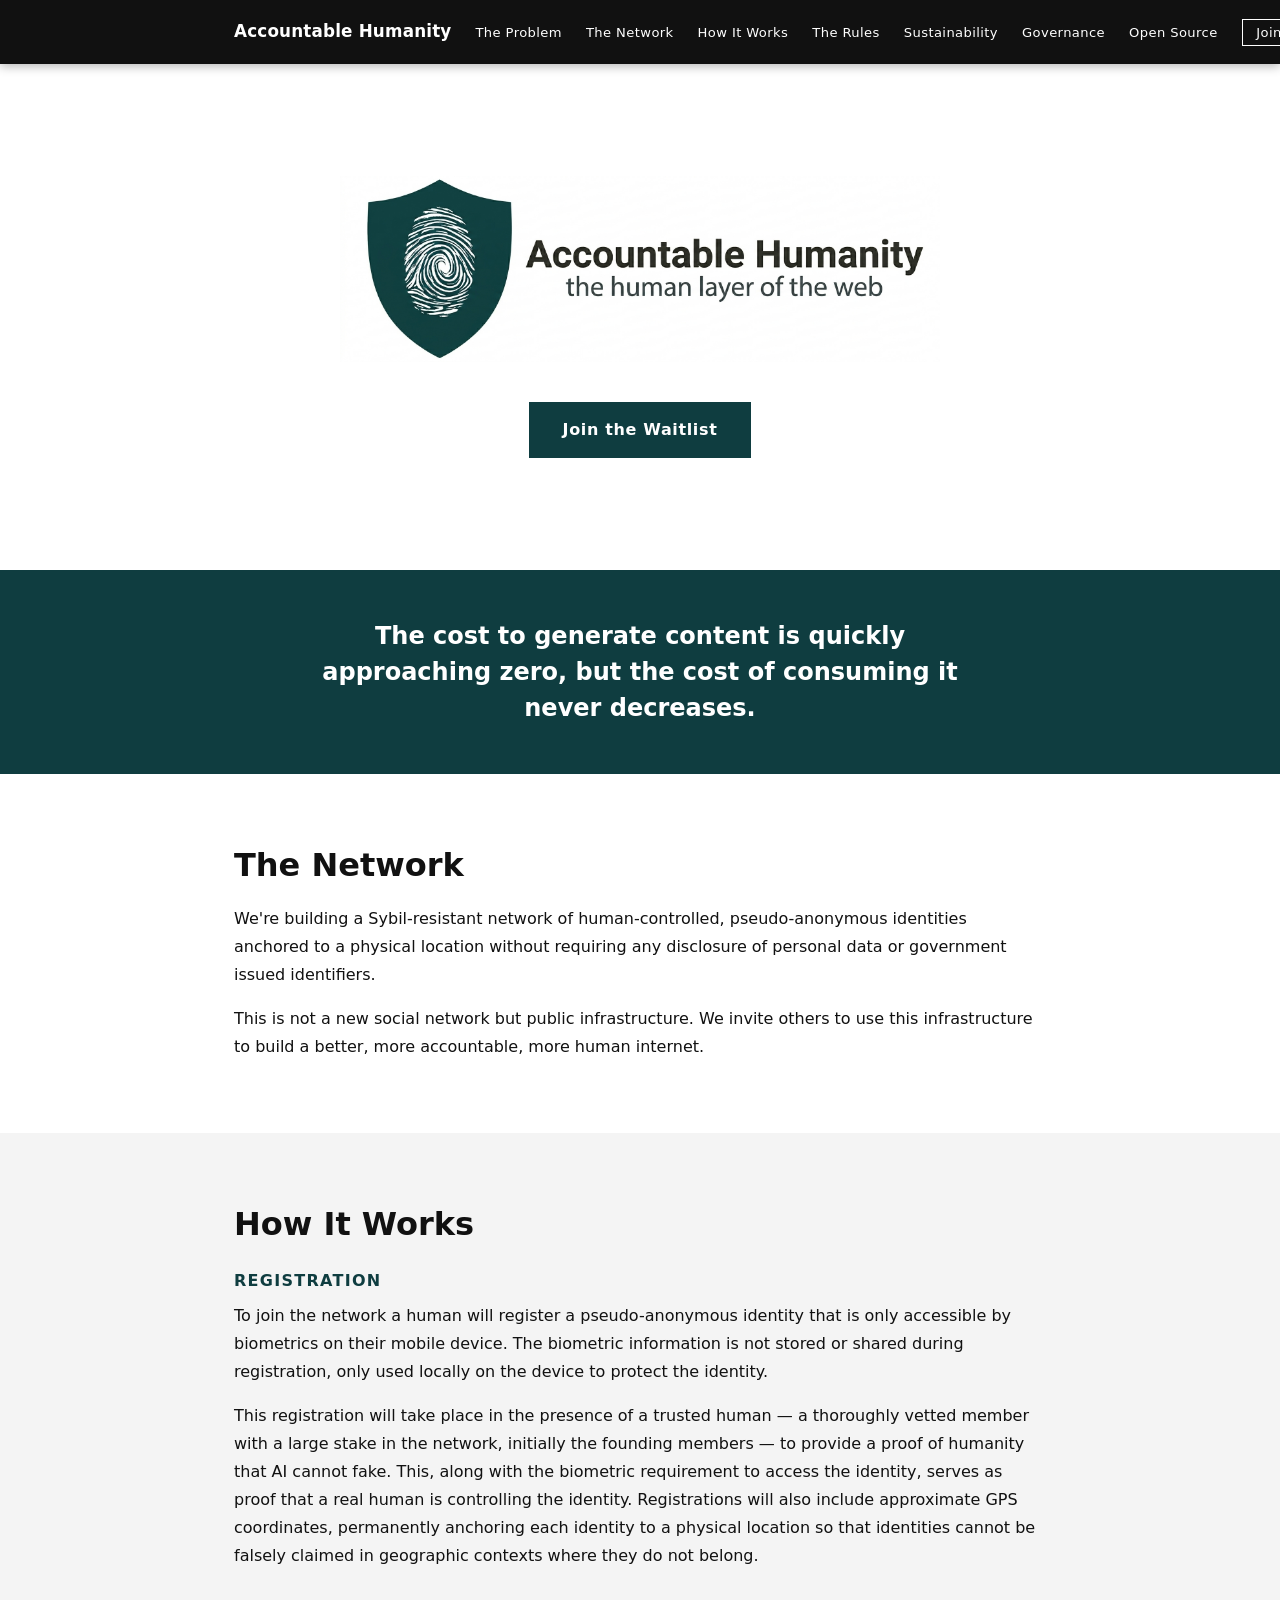
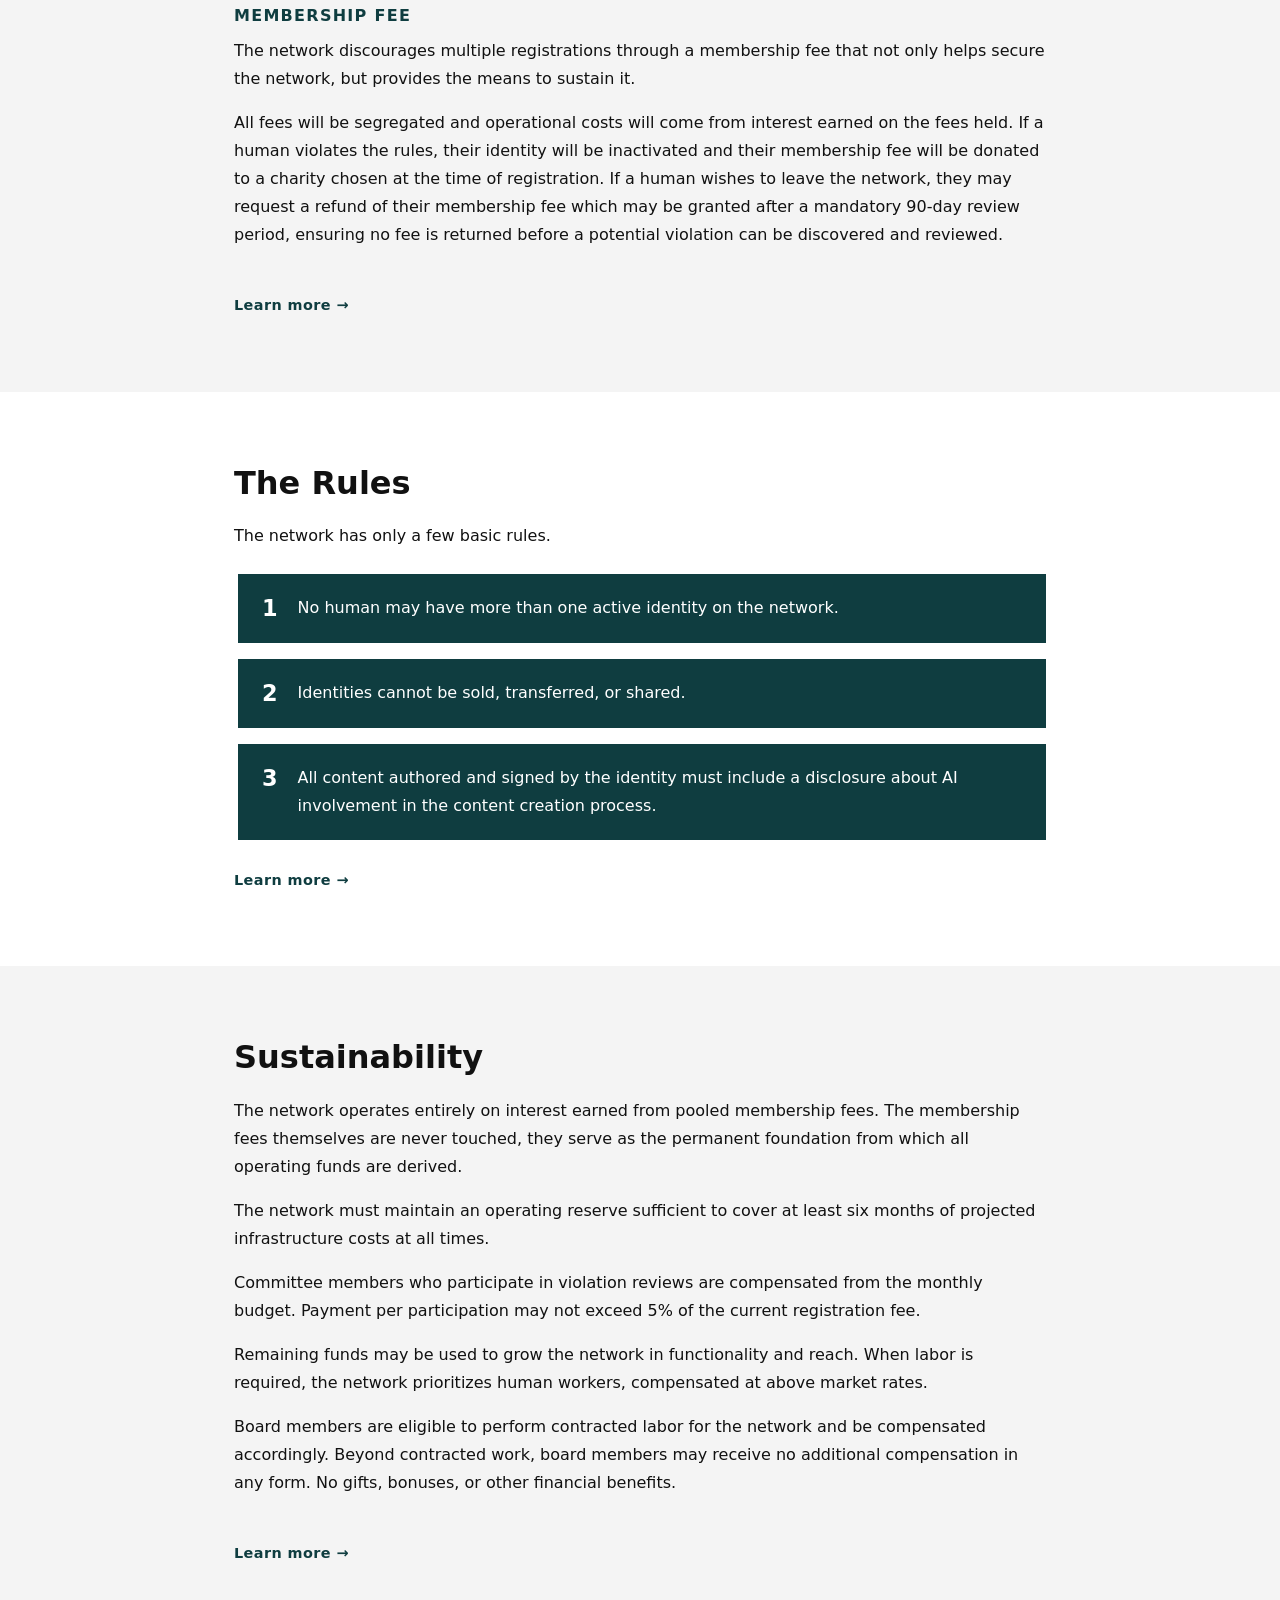
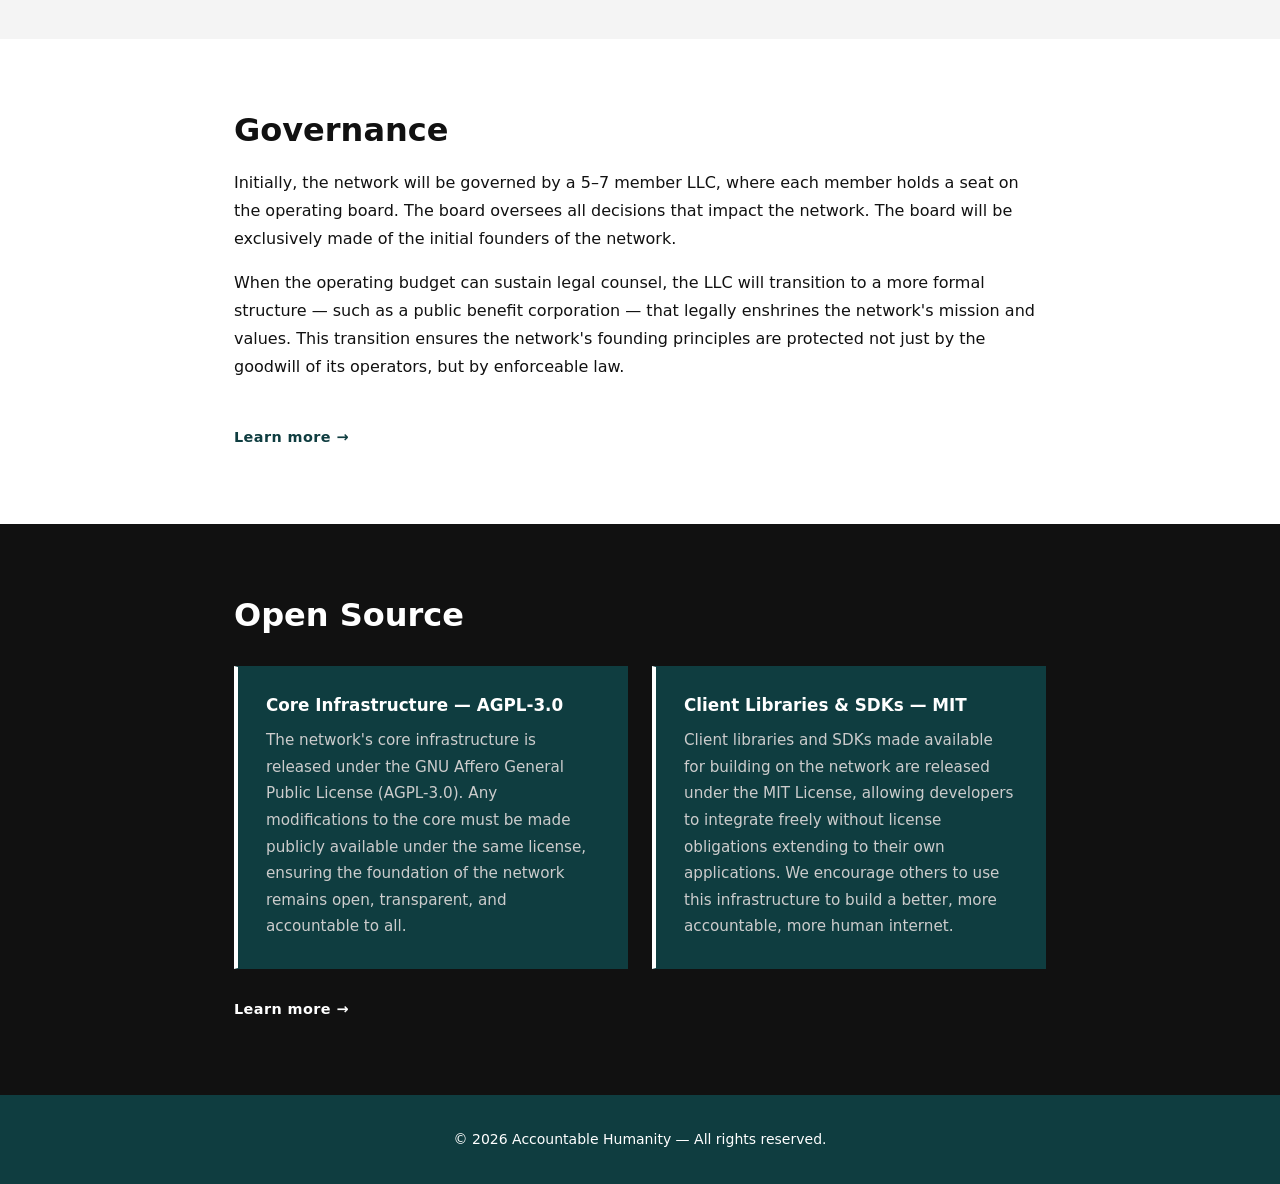
==== index.html @ efd8d085 "Add files via upload" ====
<!DOCTYPE html>
<html lang="en">
<head>
  <meta charset="UTF-8" />
  <meta name="viewport" content="width=device-width, initial-scale=1.0" />
  <title>Accountable Humanity</title>
  <link rel="stylesheet" href="css/styles.css" />
  <script async src="https://tally.so/widgets/embed.js"></script>
</head>
<body>

  <header class="site-header" id="site-header">
    <nav class="navbar">
      <a class="nav-brand" href="#hero">Accountable Humanity</a>
      <button
        class="hamburger"
        id="hamburger"
        aria-label="Open navigation"
        aria-expanded="false"
        aria-controls="nav-menu"
      >
        <span class="bar"></span>
        <span class="bar"></span>
        <span class="bar"></span>
      </button>
      <ul class="nav-menu" id="nav-menu" role="list">
        <li><a href="#problem"        class="nav-link">The Problem</a></li>
        <li><a href="#network"        class="nav-link">The Network</a></li>
        <li><a href="#how-it-works"   class="nav-link">How It Works</a></li>
        <li><a href="#rules"          class="nav-link">The Rules</a></li>
        <li><a href="#sustainability" class="nav-link">Sustainability</a></li>
        <li><a href="#governance"     class="nav-link">Governance</a></li>
        <li><a href="#open-source"    class="nav-link">Open Source</a></li>
        <li><a class="nav-link nav-link--cta" data-tally-open="Zjddr5" data-tally-emoji-text="👋" data-tally-emoji-animation="wave">Join the Waitlist</a></li>
      </ul>
    </nav>
  </header>

  <main>

    <!-- ── Hero ── -->
    <section id="hero" class="hero">
      <div class="container">
        <img src="images/logo.png" alt="Accountable Humanity" class="hero-logo" />
        <a class="btn btn--waitlist" data-tally-open="Zjddr5" data-tally-emoji-text="👋" data-tally-emoji-animation="wave">Join the Waitlist</a>
      </div>
    </section>

    <!-- ── The Problem ── -->
    <section id="problem" class="section section--problem">
      <div class="container">
        <p class="problem-statement">The cost to generate content is quickly approaching zero, but the cost of consuming it never decreases.</p>
      </div>
    </section>

    <!-- ── The Network ── -->
    <section id="network" class="section">
      <div class="container">
        <h2>The Network</h2>
        <p>We're building a Sybil-resistant network of human-controlled, pseudo-anonymous identities anchored to a physical location without requiring any disclosure of personal data or government issued identifiers.</p>
        <p>This is not a new social network but public infrastructure. We invite others to use this infrastructure to build a better, more accountable, more human internet.</p>
      </div>
    </section>

    <!-- ── How It Works ── -->
    <section id="how-it-works" class="section section--alt">
      <div class="container">
        <h2>How It Works</h2>

        <h3 class="subsection-title">Registration</h3>
        <p>To join the network a human will register a pseudo-anonymous identity that is only accessible by biometrics on their mobile device. The biometric information is not stored or shared during registration, only used locally on the device to protect the identity.</p>
        <p>This registration will take place in the presence of a trusted human — a thoroughly vetted member with a large stake in the network, initially the founding members — to provide a proof of humanity that AI cannot fake. This, along with the biometric requirement to access the identity, serves as proof that a real human is controlling the identity. Registrations will also include approximate GPS coordinates, permanently anchoring each identity to a physical location so that identities cannot be falsely claimed in geographic contexts where they do not belong.</p>

        <h3 class="subsection-title">Membership Fee</h3>
        <p>The network discourages multiple registrations through a membership fee that not only helps secure the network, but provides the means to sustain it.</p>
        <p>All fees will be segregated and operational costs will come from interest earned on the fees held. If a human violates the rules, their identity will be inactivated and their membership fee will be donated to a charity chosen at the time of registration. If a human wishes to leave the network, they may request a refund of their membership fee which may be granted after a mandatory 90-day review period, ensuring no fee is returned before a potential violation can be discovered and reviewed.</p>
        <a href="how-it-works/index.html" class="learn-more">Learn more &rarr;</a>
      </div>
    </section>

    <!-- ── The Rules ── -->
    <section id="rules" class="section">
      <div class="container">
        <h2>The Rules</h2>
        <p>The network has only a few basic rules.</p>
        <ol class="rules-list">
          <li>No human may have more than one active identity on the network.</li>
          <li>Identities cannot be sold, transferred, or shared.</li>
          <li>All content authored and signed by the identity must include a disclosure about AI involvement in the content creation process.</li>
        </ol>
        <a href="the-rules/index.html" class="learn-more">Learn more &rarr;</a>
      </div>
    </section>

    <!-- ── Sustainability ── -->
    <section id="sustainability" class="section section--alt">
      <div class="container">
        <h2>Sustainability</h2>
        <p>The network operates entirely on interest earned from pooled membership fees. The membership fees themselves are never touched, they serve as the permanent foundation from which all operating funds are derived.</p>
        <p>The network must maintain an operating reserve sufficient to cover at least six months of projected infrastructure costs at all times.</p>
        <p>Committee members who participate in violation reviews are compensated from the monthly budget. Payment per participation may not exceed 5% of the current registration fee.</p>
        <p>Remaining funds may be used to grow the network in functionality and reach. When labor is required, the network prioritizes human workers, compensated at above market rates.</p>
        <p>Board members are eligible to perform contracted labor for the network and be compensated accordingly. Beyond contracted work, board members may receive no additional compensation in any form. No gifts, bonuses, or other financial benefits.</p>
        <a href="sustainability/index.html" class="learn-more">Learn more &rarr;</a>
      </div>
    </section>

    <!-- ── Governance ── -->
    <section id="governance" class="section">
      <div class="container">
        <h2>Governance</h2>
        <p>Initially, the network will be governed by a 5–7 member LLC, where each member holds a seat on the operating board. The board oversees all decisions that impact the network. The board will be exclusively made of the initial founders of the network.</p>
        <p>When the operating budget can sustain legal counsel, the LLC will transition to a more formal structure — such as a public benefit corporation — that legally enshrines the network's mission and values. This transition ensures the network's founding principles are protected not just by the goodwill of its operators, but by enforceable law.</p>
        <a href="governance/index.html" class="learn-more">Learn more &rarr;</a>
      </div>
    </section>

    <!-- ── Open Source ── -->
    <section id="open-source" class="section section--cta">
      <div class="container">
        <h2>Open Source</h2>
        <div class="card-grid">
          <div class="card card--dark">
            <h3>Core Infrastructure &mdash; AGPL-3.0</h3>
            <p>The network's core infrastructure is released under the GNU Affero General Public License (AGPL-3.0). Any modifications to the core must be made publicly available under the same license, ensuring the foundation of the network remains open, transparent, and accountable to all.</p>
          </div>
          <div class="card card--dark">
            <h3>Client Libraries &amp; SDKs &mdash; MIT</h3>
            <p>Client libraries and SDKs made available for building on the network are released under the MIT License, allowing developers to integrate freely without license obligations extending to their own applications. We encourage others to use this infrastructure to build a better, more accountable, more human internet.</p>
          </div>
        </div>
        <a href="open-source/index.html" class="learn-more learn-more--light">Learn more &rarr;</a>
      </div>
    </section>

  </main>

  <footer class="site-footer">
    <div class="container">
      <p>&copy; 2026 Accountable Humanity &mdash; All rights reserved.</p>
    </div>
  </footer>

  <script src="js/main.js"></script>
</body>
</html>
---- css/styles.css ----
/* ============================================================
   Variables & Reset
   ============================================================ */
:root {
  --color-primary:    #0f3d40;
  --color-accent:     #0f3d40;
  --color-bg:         #ffffff;
  --color-bg-alt:     #f4f4f4;
  --color-bg-deep:    #111111;
  --color-text:       #111111;
  --color-text-light: #ffffff;
  --color-text-muted: #666666;
  --color-card-muted: #cccccc;
  --nav-height:       64px;
  --max-width:        860px;
  --ease:             0.2s ease;
}

*, *::before, *::after {
  box-sizing: border-box;
  margin: 0;
  padding: 0;
}

html {
  scroll-behavior: smooth;
  font-size: 16px;
}

body {
  font-family: 'Segoe UI', system-ui, -apple-system, sans-serif;
  background: var(--color-bg);
  color: var(--color-text);
  line-height: 1.75;
}

/* ============================================================
   Typography
   ============================================================ */
h1, h2, h3 {
  line-height: 1.2;
  font-weight: 700;
}

h1 { font-size: clamp(2rem, 5vw, 3.5rem); }
h2 { font-size: clamp(1.4rem, 3vw, 2rem); margin-bottom: 1.25rem; }
h3 { font-size: 1.05rem; }

p { margin-bottom: 1rem; }
p:last-child { margin-bottom: 0; }

a {
  color: var(--color-accent);
  text-decoration: none;
  transition: opacity var(--ease);
}
a:hover { opacity: 0.8; }

/* ============================================================
   Layout
   ============================================================ */
.container {
  max-width: var(--max-width);
  margin: 0 auto;
  padding: 0 1.5rem;
}

.section {
  padding: 4.5rem 0;
}

.section--alt {
  background: var(--color-bg-alt);
}

/* ============================================================
   Navigation
   ============================================================ */
.site-header {
  position: sticky;
  top: 0;
  z-index: 100;
  background: var(--color-bg-deep);
  box-shadow: 0 2px 10px rgba(0, 0, 0, 0.3);
}

.navbar {
  display: flex;
  align-items: center;
  justify-content: space-between;
  height: var(--nav-height);
  max-width: var(--max-width);
  margin: 0 auto;
  padding: 0 1.5rem;
  gap: 1.5rem;
}

.nav-brand {
  color: var(--color-text-light);
  font-size: 1.05rem;
  font-weight: 700;
  letter-spacing: 0.01em;
  white-space: nowrap;
  flex-shrink: 0;
}
.nav-brand:hover {
  opacity: 0.85;
  color: var(--color-text-light);
}

.nav-menu {
  display: flex;
  list-style: none;
  gap: 1.5rem;
  align-items: center;
  flex-wrap: nowrap;
}

.nav-link {
  color: var(--color-text-light);
  font-size: 0.82rem;
  font-weight: 500;
  letter-spacing: 0.03em;
  white-space: nowrap;
  padding: 0.25rem 0;
  border-bottom: 2px solid transparent;
  transition: color var(--ease), border-color var(--ease);
}
.nav-link:hover {
  color: var(--color-text-light);
  opacity: 1;
  border-bottom-color: var(--color-text-light);
}

/* Waitlist CTA in nav — white outline on teal */
.nav-link--cta {
  color: var(--color-text-light);
  border: 1px solid var(--color-text-light);
  padding: 0.3rem 0.85rem;
  border-bottom: 1px solid var(--color-text-light);
  transition: background var(--ease), color var(--ease);
}

.nav-link--cta:hover {
  background: var(--color-text-light);
  color: var(--color-primary);
  border-bottom-color: var(--color-text-light);
  opacity: 1;
}

/* ── Hamburger (hidden on desktop) ── */
.hamburger {
  display: none;
  flex-direction: column;
  justify-content: space-between;
  width: 26px;
  height: 20px;
  background: none;
  border: none;
  cursor: pointer;
  padding: 0;
  flex-shrink: 0;
}

.bar {
  display: block;
  width: 100%;
  height: 2px;
  background: var(--color-text-light);
  border-radius: 2px;
  transition: transform var(--ease), opacity var(--ease);
}

/* Hamburger → X when open */
.hamburger[aria-expanded="true"] .bar:nth-child(1) {
  transform: translateY(9px) rotate(45deg);
}
.hamburger[aria-expanded="true"] .bar:nth-child(2) {
  opacity: 0;
}
.hamburger[aria-expanded="true"] .bar:nth-child(3) {
  transform: translateY(-9px) rotate(-45deg);
}

/* ============================================================
   Hero
   ============================================================ */
.hero {
  background: var(--color-bg);
  color: var(--color-primary);
  padding: 7rem 0;
  text-align: center;
}

.hero h1 {
  color: var(--color-primary);
  margin-bottom: 1.25rem;
}

.hero-logo {
  max-width: 600px;
  width: 100%;
  height: auto;
  margin-bottom: 2.5rem;
  display: block;
  margin-left: auto;
  margin-right: auto;
}

.hero-sub {
  font-size: clamp(1rem, 2.5vw, 1.25rem);
  color: var(--color-primary);
  font-weight: 500;
  max-width: 560px;
  margin: 0 auto 2rem;
  opacity: 0.75;
}

/* Waitlist button — teal on white, inverts on hover */
.btn--waitlist {
  display: inline-block;
  padding: 0.75rem 2rem;
  background: var(--color-primary);
  color: var(--color-text-light);
  font-weight: 700;
  font-size: 1rem;
  letter-spacing: 0.04em;
  border: 2px solid var(--color-primary);
  transition: background var(--ease), color var(--ease);
}

.btn--waitlist:hover {
  background: transparent;
  color: var(--color-primary);
  opacity: 1;
}

/* ============================================================
   Detail Page Hero
   ============================================================ */
.page-hero {
  background: var(--color-primary);
  color: var(--color-text-light);
  padding: 3rem 0 2.5rem;
}

.page-hero h1 {
  color: var(--color-text-light);
  font-size: clamp(1.75rem, 4vw, 2.75rem);
  margin-top: 0.75rem;
}

.back-link {
  display: inline-block;
  color: rgba(255, 255, 255, 0.6);
  font-size: 0.875rem;
  font-weight: 500;
  letter-spacing: 0.03em;
  transition: color var(--ease);
}

.back-link:hover {
  color: var(--color-text-light);
  opacity: 1;
}

/* ============================================================
   The Problem
   ============================================================ */
.section--problem {
  background: var(--color-primary);
  padding: 3rem 0;
  text-align: center;
}

.problem-statement {
  font-size: clamp(1.15rem, 2.5vw, 1.5rem);
  font-weight: 600;
  color: var(--color-text-light);
  max-width: 700px;
  margin: 0 auto;
  line-height: 1.5;
}

/* ============================================================
   Subsection Titles (How It Works)
   ============================================================ */
.subsection-title {
  font-size: 1rem;
  font-weight: 700;
  text-transform: uppercase;
  letter-spacing: 0.08em;
  color: var(--color-accent);
  margin-top: 2.25rem;
  margin-bottom: 0.75rem;
}

.subsection-title:first-of-type {
  margin-top: 1.75rem;
}

/* ============================================================
   Rules List
   ============================================================ */
.rules-list {
  list-style: none;
  margin-top: 1.5rem;
  display: flex;
  flex-direction: column;
  gap: 1rem;
  counter-reset: rules;
}

.rules-list li {
  counter-increment: rules;
  display: flex;
  gap: 1.25rem;
  align-items: flex-start;
  padding: 1.25rem 1.5rem;
  background: var(--color-primary);
  color: var(--color-text-light);
  border-left: 4px solid var(--color-text-light);
}

.rules-list li::before {
  content: counter(rules);
  font-size: 1.4rem;
  font-weight: 700;
  color: var(--color-text-light);
  line-height: 1.3;
  flex-shrink: 0;
}

/* ============================================================
   Card Grid (Open Source)
   ============================================================ */
.card-grid {
  display: grid;
  grid-template-columns: repeat(auto-fit, minmax(260px, 1fr));
  gap: 1.5rem;
  margin-top: 2rem;
}

.card--dark {
  background: var(--color-primary);
  border: 1px solid var(--color-primary);
  border-left: 4px solid var(--color-text-light);
  padding: 1.75rem;
  display: flex;
  flex-direction: column;
  gap: 0.75rem;
}

.card--dark h3 {
  color: var(--color-text-light);
  margin: 0;
}

.card--dark p {
  color: var(--color-card-muted);
  margin: 0;
  font-size: 0.95rem;
}

/* ============================================================
   CTA Section (Open Source background)
   ============================================================ */
.section--cta {
  background: var(--color-bg-deep);
  color: var(--color-text-light);
}

.section--cta h2 {
  color: var(--color-text-light);
}

/* ============================================================
   Learn More Links
   ============================================================ */
.learn-more {
  display: inline-block;
  margin-top: 1.75rem;
  color: var(--color-accent);
  font-weight: 600;
  font-size: 0.9rem;
  letter-spacing: 0.03em;
  border-bottom: 1px solid transparent;
  transition: border-color var(--ease);
}

.learn-more:hover {
  border-bottom-color: var(--color-accent);
  opacity: 1;
}

/* On dark (teal) backgrounds, learn-more should be white */
.learn-more--light {
  color: var(--color-text-light);
}

.learn-more--light:hover {
  border-bottom-color: var(--color-text-light);
}

/* ============================================================
   Footer
   ============================================================ */
.site-footer {
  background: var(--color-primary);
  color: var(--color-text-light);
  text-align: center;
  padding: 2rem 0;
  font-size: 0.875rem;
}

/* ============================================================
   Responsive — Mobile Navigation
   ============================================================ */
@media (max-width: 900px) {
  .hamburger {
    display: flex;
  }

  .nav-menu {
    position: absolute;
    top: var(--nav-height);
    left: 0;
    right: 0;
    background: var(--color-bg-deep);
    flex-direction: column;
    align-items: flex-start;
    gap: 0;
    max-height: 0;
    overflow: hidden;
    transition: max-height 0.3s ease, padding 0.3s ease;
    border-top: 1px solid rgba(255, 255, 255, 0.1);
  }

  .nav-menu.is-open {
    max-height: 600px;
    padding: 0.5rem 0;
  }

  .nav-menu li {
    width: 100%;
  }

  .nav-link {
    display: block;
    padding: 0.85rem 1.5rem;
    border-bottom: none;
    border-left: 3px solid transparent;
    font-size: 0.95rem;
    transition: background var(--ease), border-color var(--ease), color var(--ease);
  }

  .nav-link:hover {
    background: rgba(255, 255, 255, 0.08);
    border-left-color: var(--color-text-light);
    color: var(--color-text-light);
  }
}
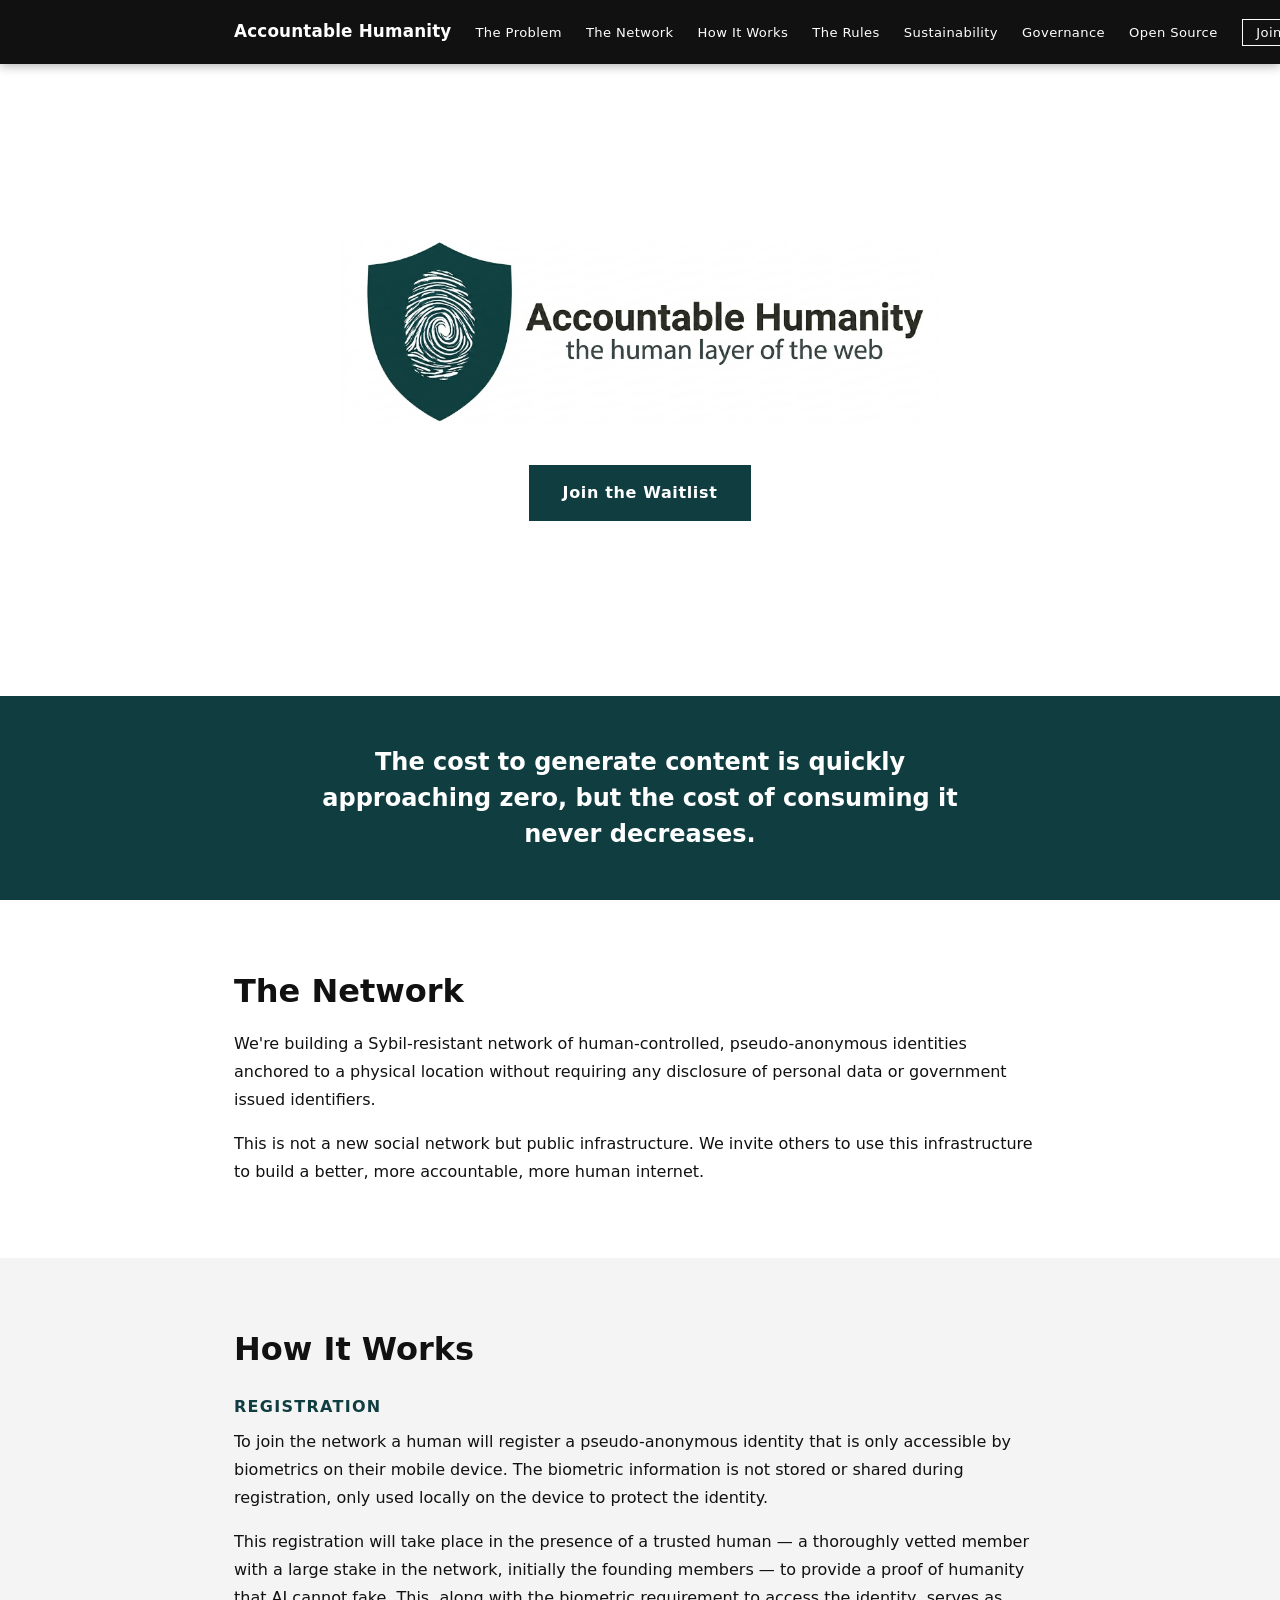
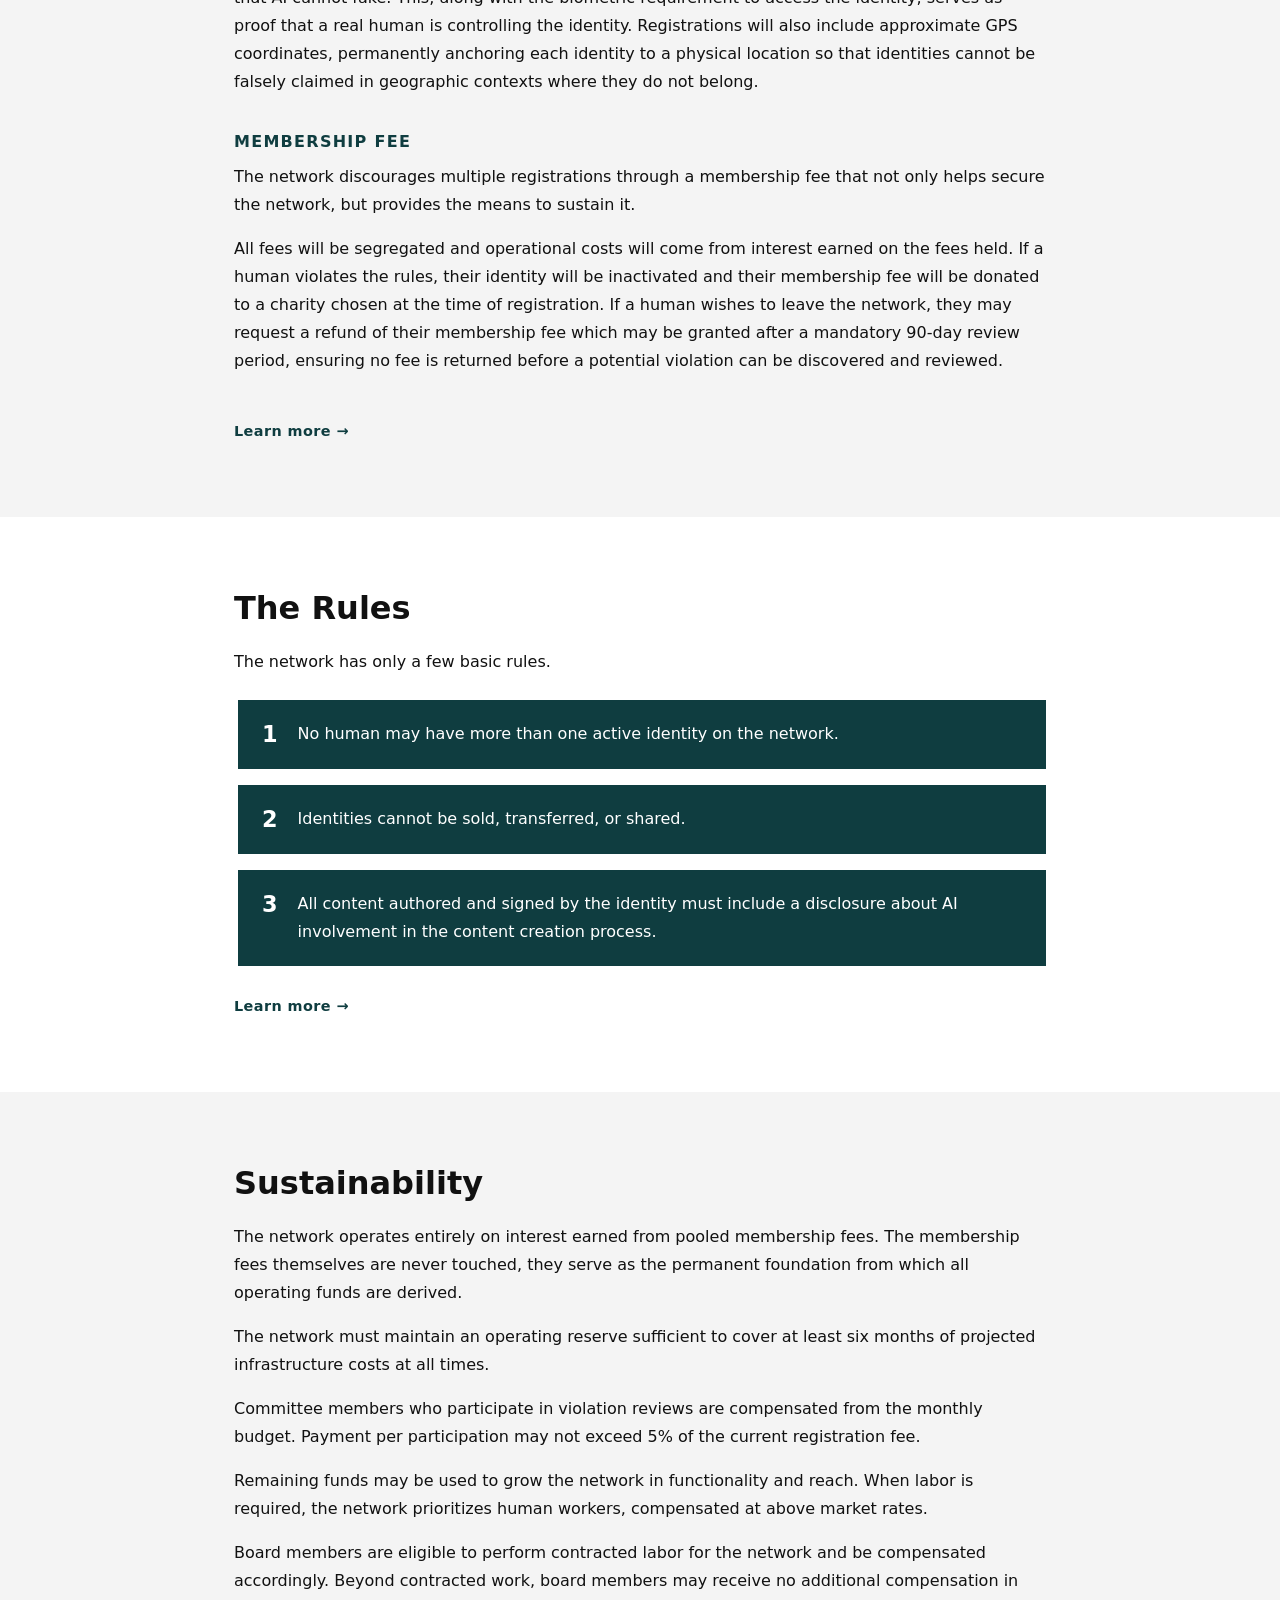
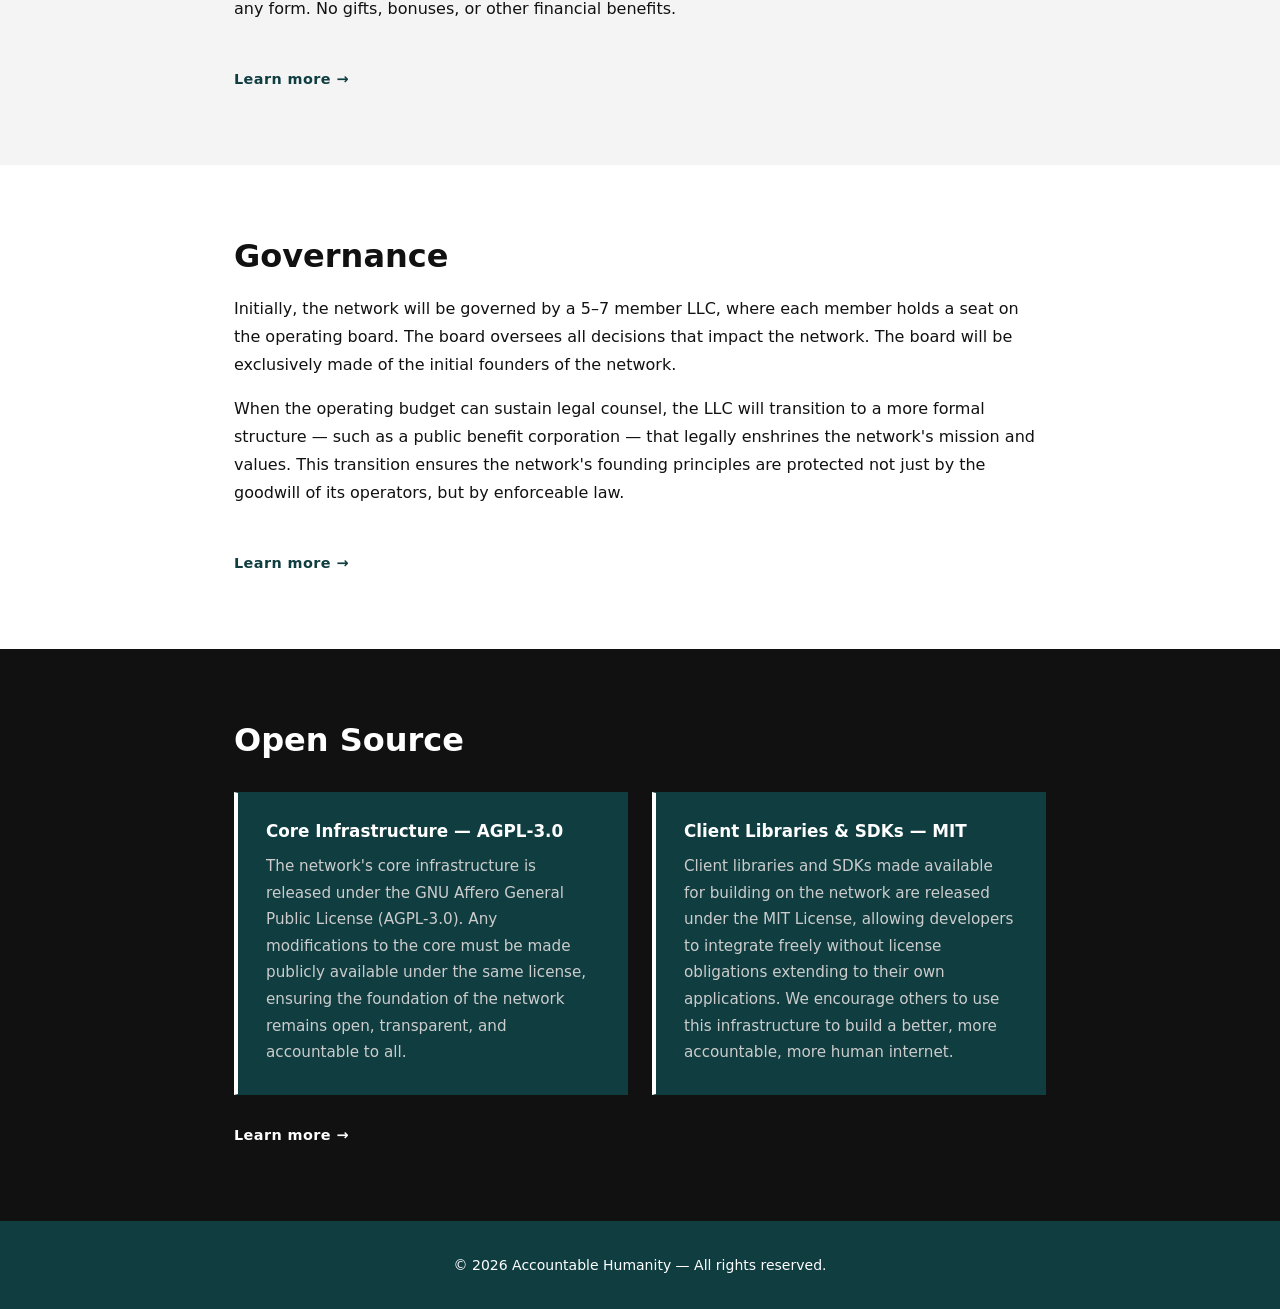
==== commit 7be0d521: "Add files via upload" ====
--- a/index.html
+++ b/index.html
@@ -38,20 +38,25 @@
 
   <main>
 
-    <!-- ── Hero ── -->
-    <section id="hero" class="hero">
-      <div class="container">
-        <img src="images/logo.png" alt="Accountable Humanity" class="hero-logo" />
-        <a class="btn btn--waitlist" data-tally-open="Zjddr5" data-tally-emoji-text="👋" data-tally-emoji-animation="wave">Join the Waitlist</a>
-      </div>
-    </section>
+    <!-- ── Above Fold ── -->
+    <div class="above-fold">
 
-    <!-- ── The Problem ── -->
-    <section id="problem" class="section section--problem">
-      <div class="container">
-        <p class="problem-statement">The cost to generate content is quickly approaching zero, but the cost of consuming it never decreases.</p>
-      </div>
-    </section>
+      <!-- ── Hero ── -->
+      <section id="hero" class="hero">
+        <div class="container">
+          <img src="images/logo.png" alt="Accountable Humanity" class="hero-logo" />
+          <a class="btn btn--waitlist" data-tally-open="Zjddr5" data-tally-emoji-text="👋" data-tally-emoji-animation="wave">Join the Waitlist</a>
+        </div>
+      </section>
+
+      <!-- ── The Problem ── -->
+      <section id="problem" class="section section--problem">
+        <div class="container">
+          <p class="problem-statement">The cost to generate content is quickly approaching zero, but the cost of consuming it never decreases.</p>
+        </div>
+      </section>
+
+    </div>
 
     <!-- ── The Network ── -->
     <section id="network" class="section">
--- a/css/styles.css
+++ b/css/styles.css
@@ -183,13 +183,31 @@
 }
 
 /* ============================================================
+   Above Fold
+   ============================================================ */
+.above-fold {
+  min-height: calc(100vh - var(--nav-height));
+  max-height: 600px;
+  display: flex;
+  flex-direction: column;
+}
+
+/* ============================================================
    Hero
    ============================================================ */
 .hero {
   background: var(--color-bg);
   color: var(--color-primary);
-  padding: 7rem 0;
+  flex: 1;
+  display: flex;
+  align-items: center;
   text-align: center;
+  padding: 3rem 0;
+  min-height: 280px;
+}
+
+.hero .container {
+  width: 100%;
 }
 
 .hero h1 {
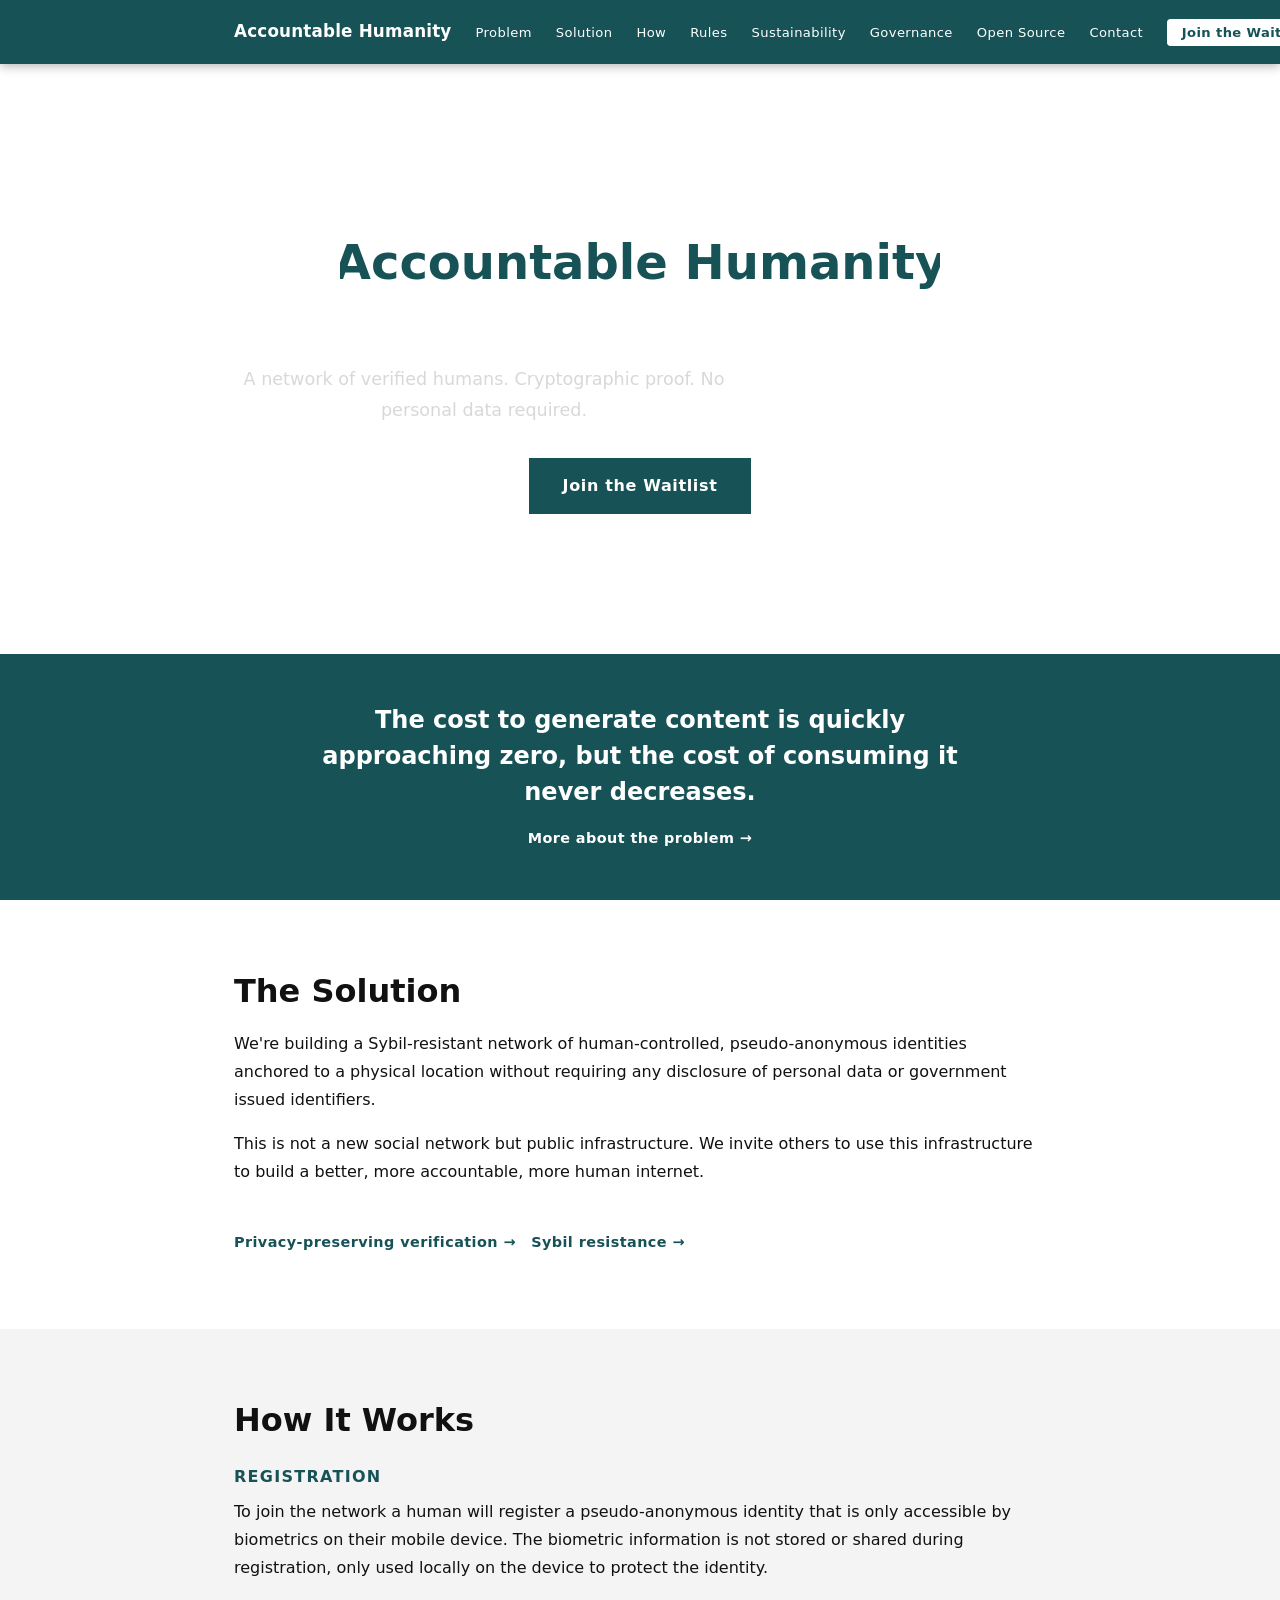
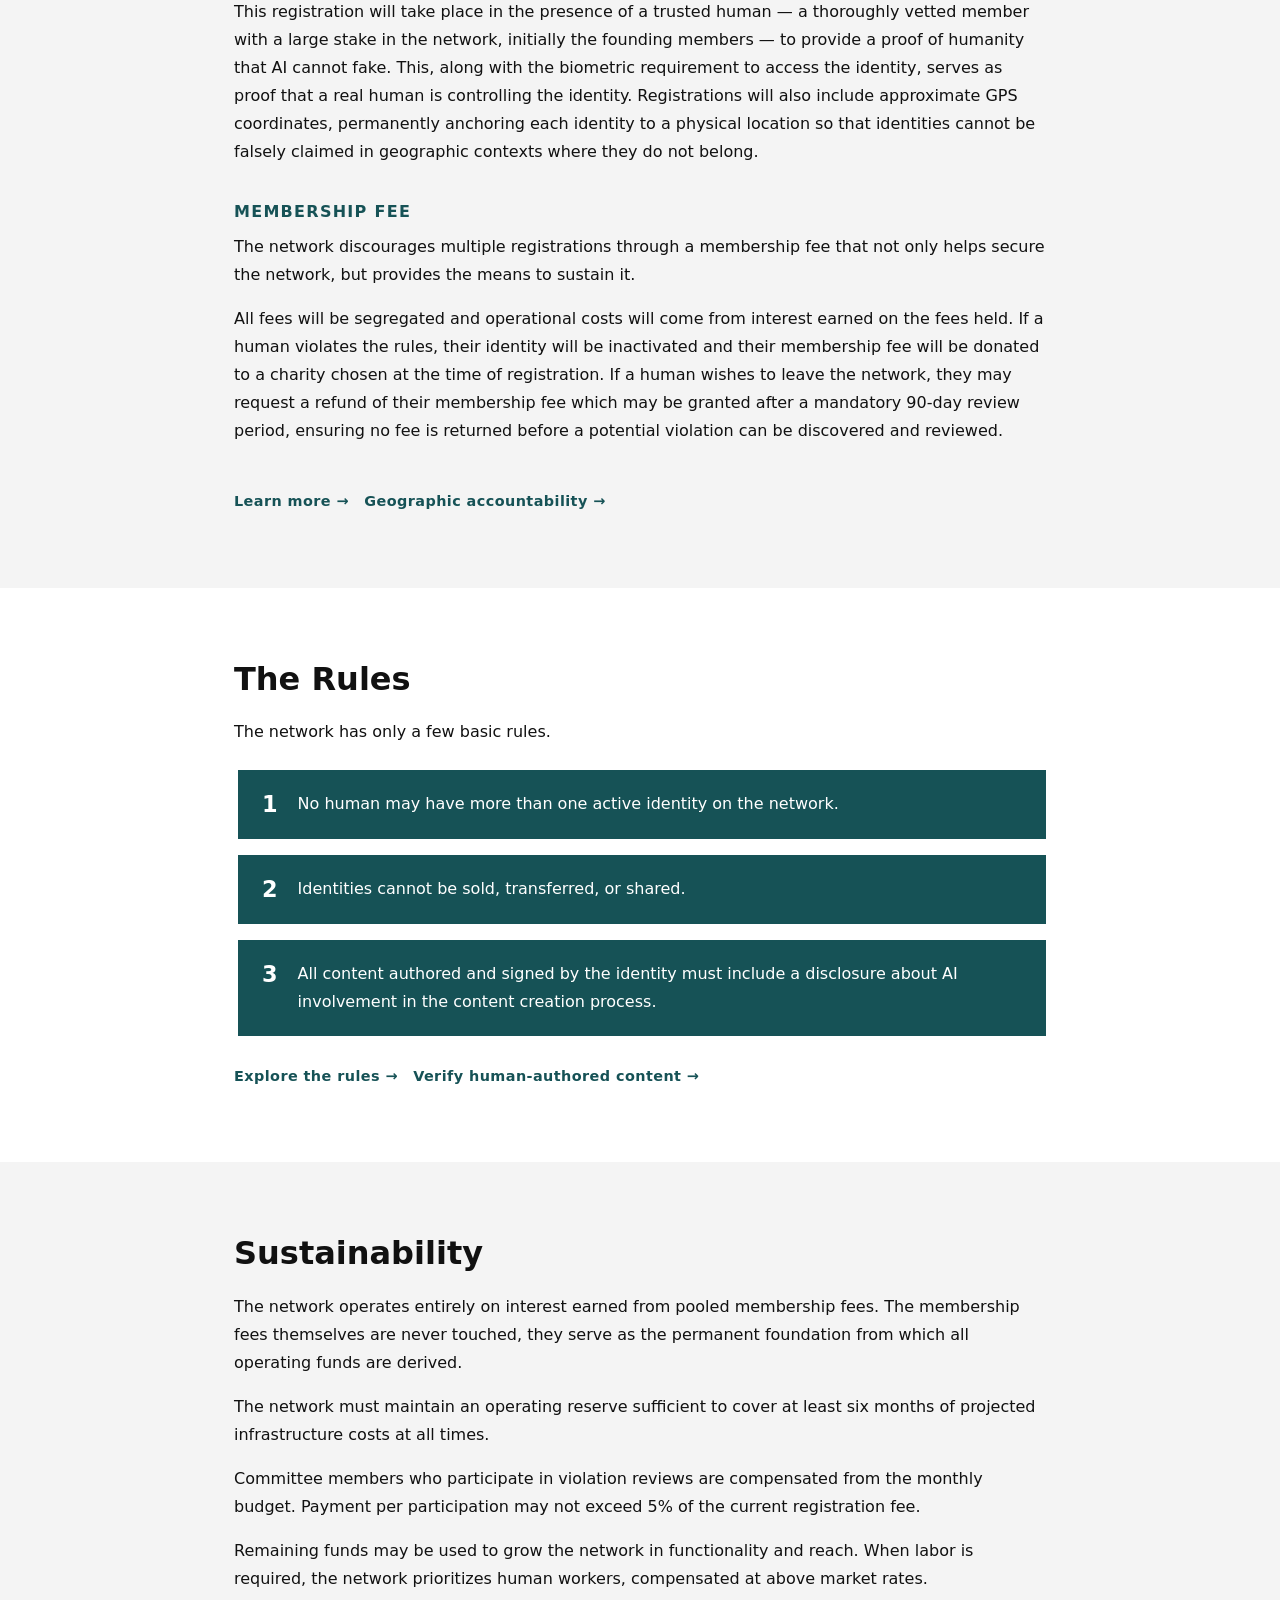
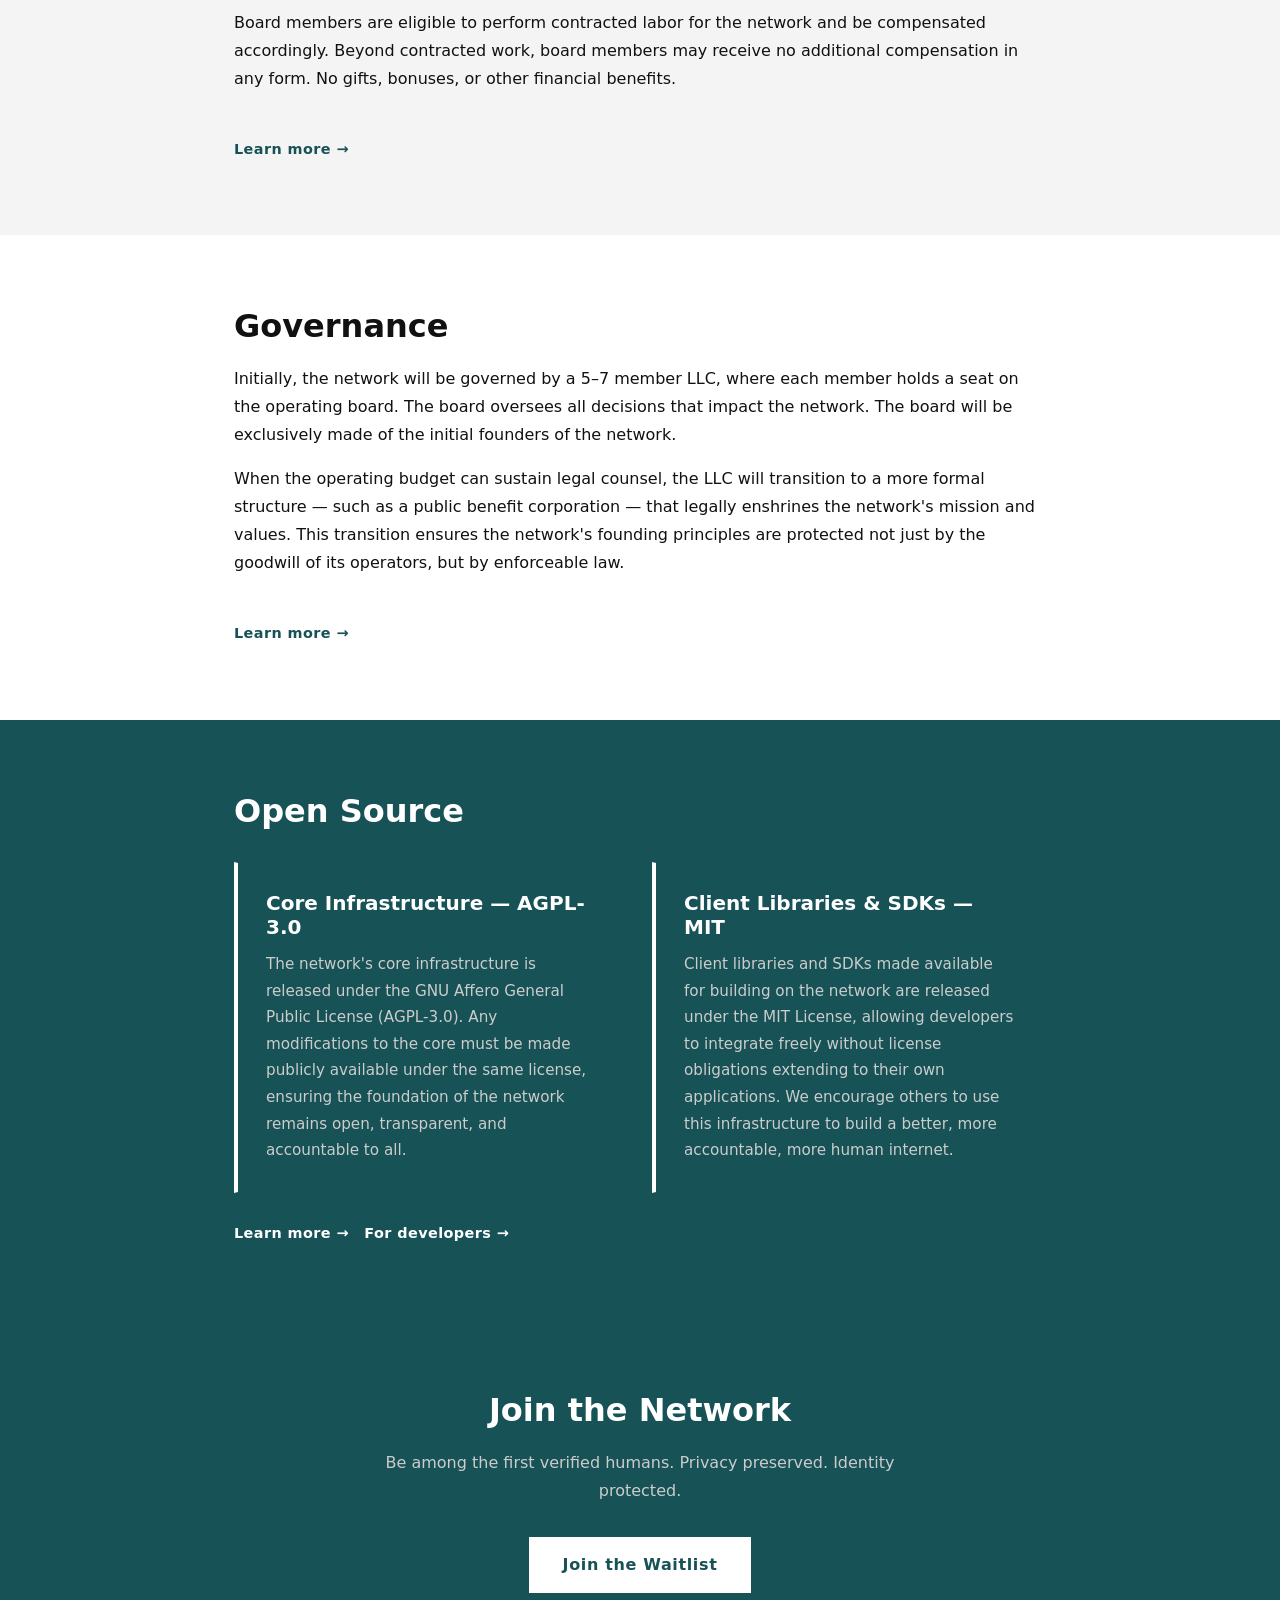
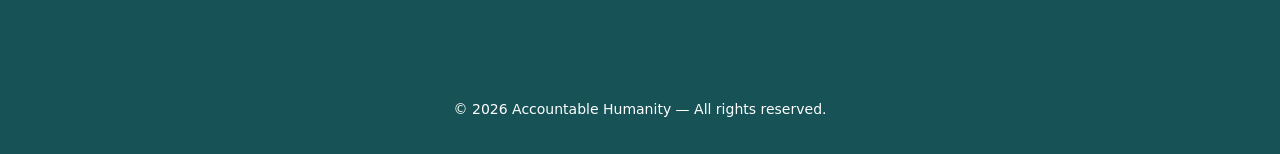
==== commit 875c5ed5: "Add files via upload" ====
--- a/index.html
+++ b/index.html
@@ -1,151 +1,205 @@
-<!DOCTYPE html>
-<html lang="en">
-<head>
-  <meta charset="UTF-8" />
-  <meta name="viewport" content="width=device-width, initial-scale=1.0" />
-  <title>Accountable Humanity</title>
-  <link rel="stylesheet" href="css/styles.css" />
-  <script async src="https://tally.so/widgets/embed.js"></script>
-</head>
-<body>
-
-  <header class="site-header" id="site-header">
-    <nav class="navbar">
-      <a class="nav-brand" href="#hero">Accountable Humanity</a>
-      <button
-        class="hamburger"
-        id="hamburger"
-        aria-label="Open navigation"
-        aria-expanded="false"
-        aria-controls="nav-menu"
-      >
-        <span class="bar"></span>
-        <span class="bar"></span>
-        <span class="bar"></span>
-      </button>
-      <ul class="nav-menu" id="nav-menu" role="list">
-        <li><a href="#problem"        class="nav-link">The Problem</a></li>
-        <li><a href="#network"        class="nav-link">The Network</a></li>
-        <li><a href="#how-it-works"   class="nav-link">How It Works</a></li>
-        <li><a href="#rules"          class="nav-link">The Rules</a></li>
-        <li><a href="#sustainability" class="nav-link">Sustainability</a></li>
-        <li><a href="#governance"     class="nav-link">Governance</a></li>
-        <li><a href="#open-source"    class="nav-link">Open Source</a></li>
-        <li><a class="nav-link nav-link--cta" data-tally-open="Zjddr5" data-tally-emoji-text="👋" data-tally-emoji-animation="wave">Join the Waitlist</a></li>
-      </ul>
-    </nav>
-  </header>
-
-  <main>
-
-    <!-- ── Above Fold ── -->
-    <div class="above-fold">
-
-      <!-- ── Hero ── -->
-      <section id="hero" class="hero">
-        <div class="container">
-          <img src="images/logo.png" alt="Accountable Humanity" class="hero-logo" />
-          <a class="btn btn--waitlist" data-tally-open="Zjddr5" data-tally-emoji-text="👋" data-tally-emoji-animation="wave">Join the Waitlist</a>
-        </div>
-      </section>
-
-      <!-- ── The Problem ── -->
-      <section id="problem" class="section section--problem">
-        <div class="container">
-          <p class="problem-statement">The cost to generate content is quickly approaching zero, but the cost of consuming it never decreases.</p>
-        </div>
-      </section>
-
-    </div>
-
-    <!-- ── The Network ── -->
-    <section id="network" class="section">
-      <div class="container">
-        <h2>The Network</h2>
-        <p>We're building a Sybil-resistant network of human-controlled, pseudo-anonymous identities anchored to a physical location without requiring any disclosure of personal data or government issued identifiers.</p>
-        <p>This is not a new social network but public infrastructure. We invite others to use this infrastructure to build a better, more accountable, more human internet.</p>
-      </div>
-    </section>
-
-    <!-- ── How It Works ── -->
-    <section id="how-it-works" class="section section--alt">
-      <div class="container">
-        <h2>How It Works</h2>
-
-        <h3 class="subsection-title">Registration</h3>
-        <p>To join the network a human will register a pseudo-anonymous identity that is only accessible by biometrics on their mobile device. The biometric information is not stored or shared during registration, only used locally on the device to protect the identity.</p>
-        <p>This registration will take place in the presence of a trusted human — a thoroughly vetted member with a large stake in the network, initially the founding members — to provide a proof of humanity that AI cannot fake. This, along with the biometric requirement to access the identity, serves as proof that a real human is controlling the identity. Registrations will also include approximate GPS coordinates, permanently anchoring each identity to a physical location so that identities cannot be falsely claimed in geographic contexts where they do not belong.</p>
-
-        <h3 class="subsection-title">Membership Fee</h3>
-        <p>The network discourages multiple registrations through a membership fee that not only helps secure the network, but provides the means to sustain it.</p>
-        <p>All fees will be segregated and operational costs will come from interest earned on the fees held. If a human violates the rules, their identity will be inactivated and their membership fee will be donated to a charity chosen at the time of registration. If a human wishes to leave the network, they may request a refund of their membership fee which may be granted after a mandatory 90-day review period, ensuring no fee is returned before a potential violation can be discovered and reviewed.</p>
-        <a href="how-it-works/index.html" class="learn-more">Learn more &rarr;</a>
-      </div>
-    </section>
-
-    <!-- ── The Rules ── -->
-    <section id="rules" class="section">
-      <div class="container">
-        <h2>The Rules</h2>
-        <p>The network has only a few basic rules.</p>
-        <ol class="rules-list">
-          <li>No human may have more than one active identity on the network.</li>
-          <li>Identities cannot be sold, transferred, or shared.</li>
-          <li>All content authored and signed by the identity must include a disclosure about AI involvement in the content creation process.</li>
-        </ol>
-        <a href="the-rules/index.html" class="learn-more">Learn more &rarr;</a>
-      </div>
-    </section>
-
-    <!-- ── Sustainability ── -->
-    <section id="sustainability" class="section section--alt">
-      <div class="container">
-        <h2>Sustainability</h2>
-        <p>The network operates entirely on interest earned from pooled membership fees. The membership fees themselves are never touched, they serve as the permanent foundation from which all operating funds are derived.</p>
-        <p>The network must maintain an operating reserve sufficient to cover at least six months of projected infrastructure costs at all times.</p>
-        <p>Committee members who participate in violation reviews are compensated from the monthly budget. Payment per participation may not exceed 5% of the current registration fee.</p>
-        <p>Remaining funds may be used to grow the network in functionality and reach. When labor is required, the network prioritizes human workers, compensated at above market rates.</p>
-        <p>Board members are eligible to perform contracted labor for the network and be compensated accordingly. Beyond contracted work, board members may receive no additional compensation in any form. No gifts, bonuses, or other financial benefits.</p>
-        <a href="sustainability/index.html" class="learn-more">Learn more &rarr;</a>
-      </div>
-    </section>
-
-    <!-- ── Governance ── -->
-    <section id="governance" class="section">
-      <div class="container">
-        <h2>Governance</h2>
-        <p>Initially, the network will be governed by a 5–7 member LLC, where each member holds a seat on the operating board. The board oversees all decisions that impact the network. The board will be exclusively made of the initial founders of the network.</p>
-        <p>When the operating budget can sustain legal counsel, the LLC will transition to a more formal structure — such as a public benefit corporation — that legally enshrines the network's mission and values. This transition ensures the network's founding principles are protected not just by the goodwill of its operators, but by enforceable law.</p>
-        <a href="governance/index.html" class="learn-more">Learn more &rarr;</a>
-      </div>
-    </section>
-
-    <!-- ── Open Source ── -->
-    <section id="open-source" class="section section--cta">
-      <div class="container">
-        <h2>Open Source</h2>
-        <div class="card-grid">
-          <div class="card card--dark">
-            <h3>Core Infrastructure &mdash; AGPL-3.0</h3>
-            <p>The network's core infrastructure is released under the GNU Affero General Public License (AGPL-3.0). Any modifications to the core must be made publicly available under the same license, ensuring the foundation of the network remains open, transparent, and accountable to all.</p>
-          </div>
-          <div class="card card--dark">
-            <h3>Client Libraries &amp; SDKs &mdash; MIT</h3>
-            <p>Client libraries and SDKs made available for building on the network are released under the MIT License, allowing developers to integrate freely without license obligations extending to their own applications. We encourage others to use this infrastructure to build a better, more accountable, more human internet.</p>
-          </div>
-        </div>
-        <a href="open-source/index.html" class="learn-more learn-more--light">Learn more &rarr;</a>
-      </div>
-    </section>
-
-  </main>
-
-  <footer class="site-footer">
-    <div class="container">
-      <p>&copy; 2026 Accountable Humanity &mdash; All rights reserved.</p>
-    </div>
-  </footer>
-
-  <script src="js/main.js"></script>
-</body>
-</html>
+<!DOCTYPE html>
+<html lang="en">
+<head>
+  <meta charset="UTF-8" />
+  <meta name="viewport" content="width=device-width, initial-scale=1.0" />
+  <title>Human Verification Network &mdash; Accountable Humanity</title>
+  <meta name="description" content="A network of verified humans who sign content with cryptographic proof. No personal data required. Join the waitlist today." />
+  <link rel="canonical" href="https://www.accountablehumanity.com/" />
+
+  <!-- Open Graph -->
+  <meta property="og:title" content="Human Verification Network — Accountable Humanity" />
+  <meta property="og:description" content="A network of verified humans who sign content with cryptographic proof. No personal data required. Join the waitlist today." />
+  <meta property="og:url" content="https://www.accountablehumanity.com/" />
+  <meta property="og:type" content="website" />
+  <meta property="og:image" content="https://www.accountablehumanity.com/images/logo.svg" />
+
+  <!-- Twitter Card -->
+  <meta name="twitter:card" content="summary_large_image" />
+  <meta name="twitter:title" content="Prove You're Human, Preserve Your Privacy — Accountable Humanity" />
+  <meta name="twitter:description" content="A Sybil-resistant network of human-controlled, pseudo-anonymous identities anchored to a physical location — no personal data or government IDs required." />
+  <meta name="twitter:image" content="https://www.accountablehumanity.com/images/logo.svg" />
+
+  <!-- Structured Data -->
+  <script type="application/ld+json">
+  {
+    "@context": "https://schema.org",
+    "@graph": [
+      {
+        "@type": "Organization",
+        "name": "Accountable Humanity",
+        "url": "https://www.accountablehumanity.com",
+        "logo": "https://www.accountablehumanity.com/images/logo.svg",
+        "description": "A Sybil-resistant network of human-controlled, pseudo-anonymous identities anchored to a physical location."
+      },
+      {
+        "@type": "WebSite",
+        "name": "Accountable Humanity",
+        "url": "https://www.accountablehumanity.com"
+      }
+    ]
+  }
+  </script>
+
+  <link rel="icon" href="/images/logo.svg" type="image/svg+xml" />
+  <link rel="stylesheet" href="css/styles.css" />
+  <link rel="icon" type="image/svg+xml" href="images/logo.svg" />
+  <!-- TODO: Add integrity (SRI) hash when Tally provides a versioned embed script URL -->
+  <script async src="https://tally.so/widgets/embed.js" crossorigin="anonymous"></script>
+</head>
+<body>
+  <a href="#main-content" class="skip-link">Skip to content</a>
+
+  <header class="site-header" id="site-header">
+    <nav class="navbar">
+      <a class="nav-brand" href="#hero">Accountable Humanity</a>
+      <button
+        class="hamburger"
+        id="hamburger"
+        aria-label="Open navigation"
+        aria-expanded="false"
+        aria-controls="nav-menu"
+      >
+        <span class="bar"></span>
+        <span class="bar"></span>
+        <span class="bar"></span>
+      </button>
+      <ul class="nav-menu" id="nav-menu" role="list">
+        <li><a href="#problem"        class="nav-link">Problem</a></li>
+        <li><a href="#network"        class="nav-link">Solution</a></li>
+        <li><a href="#how-it-works"   class="nav-link">How</a></li>
+        <li><a href="#rules"          class="nav-link">Rules</a></li>
+        <li><a href="#sustainability" class="nav-link">Sustainability</a></li>
+        <li><a href="#governance"     class="nav-link">Governance</a></li>
+        <li><a href="#open-source"    class="nav-link">Open Source</a></li>
+        <li><a href="https://tally.so/r/ZjdMXo" class="nav-link" data-tally-open="ZjdMXo" data-tally-emoji-text="👋" data-tally-emoji-animation="wave">Contact</a></li>
+        <li><a href="https://tally.so/r/Zjddr5" class="nav-link nav-link--cta" data-tally-open="Zjddr5" data-tally-emoji-text="👋" data-tally-emoji-animation="wave">Join the Waitlist</a></li>
+      </ul>
+    </nav>
+  </header>
+
+  <main id="main-content">
+
+    <!-- ── Above Fold ── -->
+    <div class="above-fold">
+
+      <!-- ── Hero ── -->
+      <section id="hero" class="hero">
+        <div class="container">
+          <h1 class="sr-only">Human Identity Verification Network &mdash; Accountable Humanity</h1>
+          <img src="images/logo.svg" alt="Accountable Humanity" class="hero-logo" width="600" height="120" />
+          <p class="hero-sub" style="font-size: 1.1rem; color: var(--color-card-muted); margin: 1rem 0 2rem; max-width: 500px;">A network of verified humans. Cryptographic proof. No personal data required.</p>
+          <a href="https://tally.so/r/Zjddr5" class="btn btn--waitlist" data-tally-open="Zjddr5" data-tally-emoji-text="👋" data-tally-emoji-animation="wave">Join the Waitlist</a>
+        </div>
+      </section>
+
+      <!-- ── The Problem ── -->
+      <section id="problem" class="section section--problem">
+        <div class="container">
+          <p class="problem-statement">The cost to generate content is quickly approaching zero, but the cost of consuming it never decreases.</p>
+          <a href="bot-free-internet/" class="learn-more learn-more--light mt-sm">More about the problem &rarr;</a>
+        </div>
+      </section>
+
+    </div>
+
+    <!-- ── The Network ── -->
+    <section id="network" class="section">
+      <div class="container">
+        <h2>The Solution</h2>
+        <p>We're building a Sybil-resistant network of human-controlled, pseudo-anonymous identities anchored to a physical location without requiring any disclosure of personal data or government issued identifiers.</p>
+        <p>This is not a new social network but public infrastructure. We invite others to use this infrastructure to build a better, more accountable, more human internet.</p>
+        <p class="mt-sm"><a href="privacy/" class="learn-more">Privacy-preserving verification &rarr;</a> &nbsp; <a href="one-person-one-identity/" class="learn-more">Sybil resistance &rarr;</a></p>
+      </div>
+    </section>
+
+    <!-- ── How It Works ── -->
+    <section id="how-it-works" class="section section--alt">
+      <div class="container">
+        <h2>How It Works</h2>
+
+        <h3 class="subsection-title">Registration</h3>
+        <p>To join the network a human will register a pseudo-anonymous identity that is only accessible by biometrics on their mobile device. The biometric information is not stored or shared during registration, only used locally on the device to protect the identity.</p>
+        <p>This registration will take place in the presence of a trusted human — a thoroughly vetted member with a large stake in the network, initially the founding members — to provide a proof of humanity that AI cannot fake. This, along with the biometric requirement to access the identity, serves as proof that a real human is controlling the identity. Registrations will also include approximate GPS coordinates, permanently anchoring each identity to a physical location so that identities cannot be falsely claimed in geographic contexts where they do not belong.</p>
+
+        <h3 class="subsection-title">Membership Fee</h3>
+        <p>The network discourages multiple registrations through a membership fee that not only helps secure the network, but provides the means to sustain it.</p>
+        <p>All fees will be segregated and operational costs will come from interest earned on the fees held. If a human violates the rules, their identity will be inactivated and their membership fee will be donated to a charity chosen at the time of registration. If a human wishes to leave the network, they may request a refund of their membership fee which may be granted after a mandatory 90-day review period, ensuring no fee is returned before a potential violation can be discovered and reviewed.</p>
+        <a href="how-it-works/" class="learn-more">Learn more &rarr;</a> &nbsp; <a href="geographic-accountability/" class="learn-more">Geographic accountability &rarr;</a>
+      </div>
+    </section>
+
+    <!-- ── The Rules ── -->
+    <section id="rules" class="section">
+      <div class="container">
+        <h2>The Rules</h2>
+        <p>The network has only a few basic rules.</p>
+        <ol class="rules-list">
+          <li>No human may have more than one active identity on the network.</li>
+          <li>Identities cannot be sold, transferred, or shared.</li>
+          <li>All content authored and signed by the identity must include a disclosure about AI involvement in the content creation process.</li>
+        </ol>
+        <a href="the-rules/" class="learn-more">Explore the rules &rarr;</a> &nbsp; <a href="human-content/" class="learn-more">Verify human-authored content &rarr;</a>
+      </div>
+    </section>
+
+    <!-- ── Sustainability ── -->
+    <section id="sustainability" class="section section--alt">
+      <div class="container">
+        <h2>Sustainability</h2>
+        <p>The network operates entirely on interest earned from pooled membership fees. The membership fees themselves are never touched, they serve as the permanent foundation from which all operating funds are derived.</p>
+        <p>The network must maintain an operating reserve sufficient to cover at least six months of projected infrastructure costs at all times.</p>
+        <p>Committee members who participate in violation reviews are compensated from the monthly budget. Payment per participation may not exceed 5% of the current registration fee.</p>
+        <p>Remaining funds may be used to grow the network in functionality and reach. When labor is required, the network prioritizes human workers, compensated at above market rates.</p>
+        <p>Board members are eligible to perform contracted labor for the network and be compensated accordingly. Beyond contracted work, board members may receive no additional compensation in any form. No gifts, bonuses, or other financial benefits.</p>
+        <a href="sustainability/" class="learn-more">Learn more &rarr;</a>
+      </div>
+    </section>
+
+    <!-- ── Governance ── -->
+    <section id="governance" class="section">
+      <div class="container">
+        <h2>Governance</h2>
+        <p>Initially, the network will be governed by a 5–7 member LLC, where each member holds a seat on the operating board. The board oversees all decisions that impact the network. The board will be exclusively made of the initial founders of the network.</p>
+        <p>When the operating budget can sustain legal counsel, the LLC will transition to a more formal structure — such as a public benefit corporation — that legally enshrines the network's mission and values. This transition ensures the network's founding principles are protected not just by the goodwill of its operators, but by enforceable law.</p>
+        <a href="governance/" class="learn-more">Learn more &rarr;</a>
+      </div>
+    </section>
+
+    <!-- ── Open Source ── -->
+    <section id="open-source" class="section section--cta">
+      <div class="container">
+        <h2>Open Source</h2>
+        <div class="card-grid">
+          <div class="card card--dark">
+            <h3>Core Infrastructure &mdash; AGPL-3.0</h3>
+            <p>The network's core infrastructure is released under the GNU Affero General Public License (AGPL-3.0). Any modifications to the core must be made publicly available under the same license, ensuring the foundation of the network remains open, transparent, and accountable to all.</p>
+          </div>
+          <div class="card card--dark">
+            <h3>Client Libraries &amp; SDKs &mdash; MIT</h3>
+            <p>Client libraries and SDKs made available for building on the network are released under the MIT License, allowing developers to integrate freely without license obligations extending to their own applications. We encourage others to use this infrastructure to build a better, more accountable, more human internet.</p>
+          </div>
+        </div>
+        <a href="open-source/" class="learn-more learn-more--light">Learn more &rarr;</a> &nbsp; <a href="developers/" class="learn-more learn-more--light">For developers &rarr;</a>
+      </div>
+    </section>
+
+    <section class="section section--cta">
+      <div class="container" style="text-align: center;">
+        <h2>Join the Network</h2>
+        <p style="color: var(--color-card-muted); max-width: 560px; margin: 0 auto 2rem;">Be among the first verified humans. Privacy preserved. Identity protected.</p>
+        <a href="https://tally.so/r/Zjddr5" class="btn btn--waitlist" data-tally-open="Zjddr5" data-tally-emoji-text="👋" data-tally-emoji-animation="wave">Join the Waitlist</a>
+      </div>
+    </section>
+
+  </main>
+
+  <footer class="site-footer">
+    <div class="container">
+      <p>&copy; 2026 Accountable Humanity &mdash; All rights reserved.</p>
+    </div>
+  </footer>
+
+  <script src="js/main.js"></script>
+</body>
+</html>
--- a/css/styles.css
+++ b/css/styles.css
@@ -1,480 +1,588 @@
-/* ============================================================
-   Variables & Reset
-   ============================================================ */
-:root {
-  --color-primary:    #0f3d40;
-  --color-accent:     #0f3d40;
-  --color-bg:         #ffffff;
-  --color-bg-alt:     #f4f4f4;
-  --color-bg-deep:    #111111;
-  --color-text:       #111111;
-  --color-text-light: #ffffff;
-  --color-text-muted: #666666;
-  --color-card-muted: #cccccc;
-  --nav-height:       64px;
-  --max-width:        860px;
-  --ease:             0.2s ease;
-}
-
-*, *::before, *::after {
-  box-sizing: border-box;
-  margin: 0;
-  padding: 0;
-}
-
-html {
-  scroll-behavior: smooth;
-  font-size: 16px;
-}
-
-body {
-  font-family: 'Segoe UI', system-ui, -apple-system, sans-serif;
-  background: var(--color-bg);
-  color: var(--color-text);
-  line-height: 1.75;
-}
-
-/* ============================================================
-   Typography
-   ============================================================ */
-h1, h2, h3 {
-  line-height: 1.2;
-  font-weight: 700;
-}
-
-h1 { font-size: clamp(2rem, 5vw, 3.5rem); }
-h2 { font-size: clamp(1.4rem, 3vw, 2rem); margin-bottom: 1.25rem; }
-h3 { font-size: 1.05rem; }
-
-p { margin-bottom: 1rem; }
-p:last-child { margin-bottom: 0; }
-
-a {
-  color: var(--color-accent);
-  text-decoration: none;
-  transition: opacity var(--ease);
-}
-a:hover { opacity: 0.8; }
-
-/* ============================================================
-   Layout
-   ============================================================ */
-.container {
-  max-width: var(--max-width);
-  margin: 0 auto;
-  padding: 0 1.5rem;
-}
-
-.section {
-  padding: 4.5rem 0;
-}
-
-.section--alt {
-  background: var(--color-bg-alt);
-}
-
-/* ============================================================
-   Navigation
-   ============================================================ */
-.site-header {
-  position: sticky;
-  top: 0;
-  z-index: 100;
-  background: var(--color-bg-deep);
-  box-shadow: 0 2px 10px rgba(0, 0, 0, 0.3);
-}
-
-.navbar {
-  display: flex;
-  align-items: center;
-  justify-content: space-between;
-  height: var(--nav-height);
-  max-width: var(--max-width);
-  margin: 0 auto;
-  padding: 0 1.5rem;
-  gap: 1.5rem;
-}
-
-.nav-brand {
-  color: var(--color-text-light);
-  font-size: 1.05rem;
-  font-weight: 700;
-  letter-spacing: 0.01em;
-  white-space: nowrap;
-  flex-shrink: 0;
-}
-.nav-brand:hover {
-  opacity: 0.85;
-  color: var(--color-text-light);
-}
-
-.nav-menu {
-  display: flex;
-  list-style: none;
-  gap: 1.5rem;
-  align-items: center;
-  flex-wrap: nowrap;
-}
-
-.nav-link {
-  color: var(--color-text-light);
-  font-size: 0.82rem;
-  font-weight: 500;
-  letter-spacing: 0.03em;
-  white-space: nowrap;
-  padding: 0.25rem 0;
-  border-bottom: 2px solid transparent;
-  transition: color var(--ease), border-color var(--ease);
-}
-.nav-link:hover {
-  color: var(--color-text-light);
-  opacity: 1;
-  border-bottom-color: var(--color-text-light);
-}
-
-/* Waitlist CTA in nav — white outline on teal */
-.nav-link--cta {
-  color: var(--color-text-light);
-  border: 1px solid var(--color-text-light);
-  padding: 0.3rem 0.85rem;
-  border-bottom: 1px solid var(--color-text-light);
-  transition: background var(--ease), color var(--ease);
-}
-
-.nav-link--cta:hover {
-  background: var(--color-text-light);
-  color: var(--color-primary);
-  border-bottom-color: var(--color-text-light);
-  opacity: 1;
-}
-
-/* ── Hamburger (hidden on desktop) ── */
-.hamburger {
-  display: none;
-  flex-direction: column;
-  justify-content: space-between;
-  width: 26px;
-  height: 20px;
-  background: none;
-  border: none;
-  cursor: pointer;
-  padding: 0;
-  flex-shrink: 0;
-}
-
-.bar {
-  display: block;
-  width: 100%;
-  height: 2px;
-  background: var(--color-text-light);
-  border-radius: 2px;
-  transition: transform var(--ease), opacity var(--ease);
-}
-
-/* Hamburger → X when open */
-.hamburger[aria-expanded="true"] .bar:nth-child(1) {
-  transform: translateY(9px) rotate(45deg);
-}
-.hamburger[aria-expanded="true"] .bar:nth-child(2) {
-  opacity: 0;
-}
-.hamburger[aria-expanded="true"] .bar:nth-child(3) {
-  transform: translateY(-9px) rotate(-45deg);
-}
-
-/* ============================================================
-   Above Fold
-   ============================================================ */
-.above-fold {
-  min-height: calc(100vh - var(--nav-height));
-  max-height: 600px;
-  display: flex;
-  flex-direction: column;
-}
-
-/* ============================================================
-   Hero
-   ============================================================ */
-.hero {
-  background: var(--color-bg);
-  color: var(--color-primary);
-  flex: 1;
-  display: flex;
-  align-items: center;
-  text-align: center;
-  padding: 3rem 0;
-  min-height: 280px;
-}
-
-.hero .container {
-  width: 100%;
-}
-
-.hero h1 {
-  color: var(--color-primary);
-  margin-bottom: 1.25rem;
-}
-
-.hero-logo {
-  max-width: 600px;
-  width: 100%;
-  height: auto;
-  margin-bottom: 2.5rem;
-  display: block;
-  margin-left: auto;
-  margin-right: auto;
-}
-
-.hero-sub {
-  font-size: clamp(1rem, 2.5vw, 1.25rem);
-  color: var(--color-primary);
-  font-weight: 500;
-  max-width: 560px;
-  margin: 0 auto 2rem;
-  opacity: 0.75;
-}
-
-/* Waitlist button — teal on white, inverts on hover */
-.btn--waitlist {
-  display: inline-block;
-  padding: 0.75rem 2rem;
-  background: var(--color-primary);
-  color: var(--color-text-light);
-  font-weight: 700;
-  font-size: 1rem;
-  letter-spacing: 0.04em;
-  border: 2px solid var(--color-primary);
-  transition: background var(--ease), color var(--ease);
-}
-
-.btn--waitlist:hover {
-  background: transparent;
-  color: var(--color-primary);
-  opacity: 1;
-}
-
-/* ============================================================
-   Detail Page Hero
-   ============================================================ */
-.page-hero {
-  background: var(--color-primary);
-  color: var(--color-text-light);
-  padding: 3rem 0 2.5rem;
-}
-
-.page-hero h1 {
-  color: var(--color-text-light);
-  font-size: clamp(1.75rem, 4vw, 2.75rem);
-  margin-top: 0.75rem;
-}
-
-.back-link {
-  display: inline-block;
-  color: rgba(255, 255, 255, 0.6);
-  font-size: 0.875rem;
-  font-weight: 500;
-  letter-spacing: 0.03em;
-  transition: color var(--ease);
-}
-
-.back-link:hover {
-  color: var(--color-text-light);
-  opacity: 1;
-}
-
-/* ============================================================
-   The Problem
-   ============================================================ */
-.section--problem {
-  background: var(--color-primary);
-  padding: 3rem 0;
-  text-align: center;
-}
-
-.problem-statement {
-  font-size: clamp(1.15rem, 2.5vw, 1.5rem);
-  font-weight: 600;
-  color: var(--color-text-light);
-  max-width: 700px;
-  margin: 0 auto;
-  line-height: 1.5;
-}
-
-/* ============================================================
-   Subsection Titles (How It Works)
-   ============================================================ */
-.subsection-title {
-  font-size: 1rem;
-  font-weight: 700;
-  text-transform: uppercase;
-  letter-spacing: 0.08em;
-  color: var(--color-accent);
-  margin-top: 2.25rem;
-  margin-bottom: 0.75rem;
-}
-
-.subsection-title:first-of-type {
-  margin-top: 1.75rem;
-}
-
-/* ============================================================
-   Rules List
-   ============================================================ */
-.rules-list {
-  list-style: none;
-  margin-top: 1.5rem;
-  display: flex;
-  flex-direction: column;
-  gap: 1rem;
-  counter-reset: rules;
-}
-
-.rules-list li {
-  counter-increment: rules;
-  display: flex;
-  gap: 1.25rem;
-  align-items: flex-start;
-  padding: 1.25rem 1.5rem;
-  background: var(--color-primary);
-  color: var(--color-text-light);
-  border-left: 4px solid var(--color-text-light);
-}
-
-.rules-list li::before {
-  content: counter(rules);
-  font-size: 1.4rem;
-  font-weight: 700;
-  color: var(--color-text-light);
-  line-height: 1.3;
-  flex-shrink: 0;
-}
-
-/* ============================================================
-   Card Grid (Open Source)
-   ============================================================ */
-.card-grid {
-  display: grid;
-  grid-template-columns: repeat(auto-fit, minmax(260px, 1fr));
-  gap: 1.5rem;
-  margin-top: 2rem;
-}
-
-.card--dark {
-  background: var(--color-primary);
-  border: 1px solid var(--color-primary);
-  border-left: 4px solid var(--color-text-light);
-  padding: 1.75rem;
-  display: flex;
-  flex-direction: column;
-  gap: 0.75rem;
-}
-
-.card--dark h3 {
-  color: var(--color-text-light);
-  margin: 0;
-}
-
-.card--dark p {
-  color: var(--color-card-muted);
-  margin: 0;
-  font-size: 0.95rem;
-}
-
-/* ============================================================
-   CTA Section (Open Source background)
-   ============================================================ */
-.section--cta {
-  background: var(--color-bg-deep);
-  color: var(--color-text-light);
-}
-
-.section--cta h2 {
-  color: var(--color-text-light);
-}
-
-/* ============================================================
-   Learn More Links
-   ============================================================ */
-.learn-more {
-  display: inline-block;
-  margin-top: 1.75rem;
-  color: var(--color-accent);
-  font-weight: 600;
-  font-size: 0.9rem;
-  letter-spacing: 0.03em;
-  border-bottom: 1px solid transparent;
-  transition: border-color var(--ease);
-}
-
-.learn-more:hover {
-  border-bottom-color: var(--color-accent);
-  opacity: 1;
-}
-
-/* On dark (teal) backgrounds, learn-more should be white */
-.learn-more--light {
-  color: var(--color-text-light);
-}
-
-.learn-more--light:hover {
-  border-bottom-color: var(--color-text-light);
-}
-
-/* ============================================================
-   Footer
-   ============================================================ */
-.site-footer {
-  background: var(--color-primary);
-  color: var(--color-text-light);
-  text-align: center;
-  padding: 2rem 0;
-  font-size: 0.875rem;
-}
-
-/* ============================================================
-   Responsive — Mobile Navigation
-   ============================================================ */
-@media (max-width: 900px) {
-  .hamburger {
-    display: flex;
-  }
-
-  .nav-menu {
-    position: absolute;
-    top: var(--nav-height);
-    left: 0;
-    right: 0;
-    background: var(--color-bg-deep);
-    flex-direction: column;
-    align-items: flex-start;
-    gap: 0;
-    max-height: 0;
-    overflow: hidden;
-    transition: max-height 0.3s ease, padding 0.3s ease;
-    border-top: 1px solid rgba(255, 255, 255, 0.1);
-  }
-
-  .nav-menu.is-open {
-    max-height: 600px;
-    padding: 0.5rem 0;
-  }
-
-  .nav-menu li {
-    width: 100%;
-  }
-
-  .nav-link {
-    display: block;
-    padding: 0.85rem 1.5rem;
-    border-bottom: none;
-    border-left: 3px solid transparent;
-    font-size: 0.95rem;
-    transition: background var(--ease), border-color var(--ease), color var(--ease);
-  }
-
-  .nav-link:hover {
-    background: rgba(255, 255, 255, 0.08);
-    border-left-color: var(--color-text-light);
-    color: var(--color-text-light);
-  }
-}
+/* ============================================================
+   Variables & Reset
+   ============================================================ */
+:root {
+  --color-primary:    #165256;
+  --color-accent:     #165256;
+  --color-bg:         #ffffff;
+  --color-bg-alt:     #f4f4f4;
+  --color-bg-deep:    #165256;
+  --color-text:       #111111;
+  --color-text-light: #ffffff;
+  --color-text-muted: #666666;
+  --color-card-muted: #cccccc;
+  --nav-height:       64px;
+  --max-width:        860px;
+  --ease:             0.2s ease;
+}
+
+*, *::before, *::after {
+  box-sizing: border-box;
+  margin: 0;
+  padding: 0;
+}
+
+html {
+  scroll-behavior: smooth;
+  font-size: 16px;
+}
+
+body {
+  font-family: system-ui, -apple-system, BlinkMacSystemFont, "Segoe UI", Roboto, sans-serif;
+  background: var(--color-bg);
+  color: var(--color-text);
+  line-height: 1.75;
+}
+
+/* ============================================================
+   Accessibility
+   ============================================================ */
+.skip-link {
+  position: absolute;
+  top: -100%;
+  left: 0;
+  padding: 0.75rem 1.5rem;
+  background: var(--color-primary);
+  color: #fff;
+  z-index: 100;
+  font-weight: 600;
+}
+.skip-link:focus {
+  top: 0;
+}
+:focus-visible {
+  outline: 2px solid var(--color-primary);
+  outline-offset: 2px;
+}
+.nav-link:focus-visible, .nav-link--cta:focus-visible {
+  outline-color: #ffffff;
+}
+
+.sr-only {
+  position: absolute;
+  width: 1px;
+  height: 1px;
+  padding: 0;
+  margin: -1px;
+  overflow: hidden;
+  clip: rect(0, 0, 0, 0);
+  white-space: nowrap;
+  border: 0;
+}
+
+/* ============================================================
+   Typography
+   ============================================================ */
+h1, h2, h3 {
+  line-height: 1.2;
+  font-weight: 700;
+}
+
+h1 { font-size: clamp(2rem, 5vw, 3.5rem); }
+h2 { font-size: clamp(1.4rem, 3vw, 2rem); margin-bottom: 1.25rem; }
+h3 { font-size: 1.25rem; font-weight: 600; }
+
+p { margin-bottom: 1rem; }
+p:last-child { margin-bottom: 0; }
+
+a {
+  color: var(--color-accent);
+  text-decoration: none;
+  transition: opacity var(--ease);
+}
+a:hover { opacity: 0.8; }
+
+/* ============================================================
+   Layout
+   ============================================================ */
+.container {
+  max-width: var(--max-width);
+  margin: 0 auto;
+  padding: 0 1.5rem;
+}
+
+.section {
+  padding: 4.5rem 0;
+}
+
+.section--alt {
+  background: var(--color-bg-alt);
+}
+
+/* ============================================================
+   Navigation
+   ============================================================ */
+.site-header {
+  position: sticky;
+  top: 0;
+  z-index: 100;
+  background: var(--color-bg-deep);
+  box-shadow: 0 2px 10px rgba(0, 0, 0, 0.3);
+}
+
+.navbar {
+  display: flex;
+  align-items: center;
+  justify-content: space-between;
+  height: var(--nav-height);
+  max-width: var(--max-width);
+  margin: 0 auto;
+  padding: 0 1.5rem;
+  gap: 1.5rem;
+}
+
+.nav-brand {
+  color: var(--color-text-light);
+  font-size: 1.05rem;
+  font-weight: 700;
+  letter-spacing: 0.01em;
+  white-space: nowrap;
+  flex-shrink: 0;
+}
+.nav-brand:hover {
+  opacity: 0.85;
+  color: var(--color-text-light);
+}
+
+.nav-menu {
+  display: flex;
+  list-style: none;
+  gap: 1.5rem;
+  align-items: center;
+  flex-wrap: nowrap;
+}
+
+.nav-link {
+  color: var(--color-text-light);
+  font-size: 0.82rem;
+  font-weight: 500;
+  letter-spacing: 0.03em;
+  white-space: nowrap;
+  padding: 0.25rem 0;
+  border-bottom: 2px solid transparent;
+  transition: color var(--ease), border-color var(--ease);
+}
+.nav-link:hover {
+  color: var(--color-text-light);
+  opacity: 1;
+  border-bottom-color: var(--color-text-light);
+}
+
+/* Waitlist CTA in nav — white filled button with teal text */
+.nav-link--cta {
+  cursor: pointer;
+  background: var(--color-text-light);
+  color: var(--color-primary);
+  border: 1px solid var(--color-text-light);
+  border-radius: 4px;
+  padding: 0.3rem 0.85rem;
+  font-weight: 600;
+  transition: background var(--ease), color var(--ease);
+}
+
+.nav-link--cta:hover {
+  background: #e5e7eb;
+  color: var(--color-primary);
+  border-color: #e5e7eb;
+  opacity: 1;
+}
+
+/* ── Hamburger (hidden on desktop) ── */
+.hamburger {
+  display: none;
+  flex-direction: column;
+  justify-content: space-between;
+  width: 26px;
+  height: 20px;
+  background: none;
+  border: none;
+  cursor: pointer;
+  padding: 12px 9px;
+  flex-shrink: 0;
+}
+
+.bar {
+  display: block;
+  width: 100%;
+  height: 2px;
+  background: var(--color-text-light);
+  border-radius: 2px;
+  transition: transform var(--ease), opacity var(--ease);
+}
+
+/* Hamburger → X when open */
+.hamburger[aria-expanded="true"] .bar:nth-child(1) {
+  transform: translateY(9px) rotate(45deg);
+}
+.hamburger[aria-expanded="true"] .bar:nth-child(2) {
+  opacity: 0;
+}
+.hamburger[aria-expanded="true"] .bar:nth-child(3) {
+  transform: translateY(-9px) rotate(-45deg);
+}
+
+/* ============================================================
+   Above Fold
+   ============================================================ */
+.above-fold {
+  min-height: calc(100vh - var(--nav-height));
+  max-height: 800px;
+  display: flex;
+  flex-direction: column;
+}
+
+/* ============================================================
+   Hero
+   ============================================================ */
+.hero {
+  background: var(--color-bg);
+  color: var(--color-primary);
+  flex: 1;
+  display: flex;
+  align-items: center;
+  text-align: center;
+  padding: 3rem 0;
+  min-height: 280px;
+}
+
+.hero .container {
+  width: 100%;
+}
+
+.hero h1 {
+  color: var(--color-primary);
+  margin-bottom: 1.25rem;
+}
+
+.hero-logo {
+  max-width: 600px;
+  width: 100%;
+  height: auto;
+  margin-bottom: 2.5rem;
+  display: block;
+  margin-left: auto;
+  margin-right: auto;
+}
+
+.hero-sub {
+  font-size: clamp(1rem, 2.5vw, 1.25rem);
+  color: var(--color-primary);
+  font-weight: 500;
+  max-width: 560px;
+  margin: 0 auto 2rem;
+  opacity: 0.75;
+}
+
+/* Waitlist button — teal on white, inverts on hover */
+.btn--waitlist {
+  cursor: pointer;
+  display: inline-block;
+  padding: 0.75rem 2rem;
+  background: var(--color-primary);
+  color: var(--color-text-light);
+  font-weight: 700;
+  font-size: 1rem;
+  letter-spacing: 0.04em;
+  border: 2px solid var(--color-primary);
+  transition: background var(--ease), color var(--ease);
+}
+
+.btn--waitlist:hover {
+  background: transparent;
+  color: var(--color-primary);
+  opacity: 1;
+}
+
+/* ============================================================
+   Detail Page Hero
+   ============================================================ */
+.page-hero {
+  background: var(--color-primary);
+  color: var(--color-text-light);
+  padding: 3rem 0 2.5rem;
+}
+
+.page-hero h1 {
+  color: var(--color-text-light);
+  font-size: clamp(1.75rem, 4vw, 2.75rem);
+  margin-top: 0.75rem;
+}
+
+.back-link {
+  display: inline-block;
+  color: rgba(255, 255, 255, 0.8);
+  font-size: 0.875rem;
+  font-weight: 500;
+  letter-spacing: 0.03em;
+  transition: color var(--ease);
+}
+
+.back-link:hover {
+  color: var(--color-text-light);
+  opacity: 1;
+}
+
+/* ============================================================
+   The Problem
+   ============================================================ */
+.section--problem {
+  background: var(--color-primary);
+  padding: 3rem 0;
+  text-align: center;
+}
+
+.problem-statement {
+  font-size: clamp(1.15rem, 2.5vw, 1.5rem);
+  font-weight: 600;
+  color: var(--color-text-light);
+  max-width: 700px;
+  margin: 0 auto;
+  line-height: 1.5;
+}
+
+/* ============================================================
+   Subsection Titles (How It Works)
+   ============================================================ */
+.subsection-title {
+  font-size: 1rem;
+  font-weight: 700;
+  text-transform: uppercase;
+  letter-spacing: 0.08em;
+  color: var(--color-accent);
+  margin-top: 2.25rem;
+  margin-bottom: 0.75rem;
+}
+
+.subsection-title:first-of-type {
+  margin-top: 1.75rem;
+}
+
+/* ============================================================
+   Rules List
+   ============================================================ */
+.rules-list {
+  list-style: none;
+  margin-top: 1.5rem;
+  display: flex;
+  flex-direction: column;
+  gap: 1rem;
+  counter-reset: rules;
+}
+
+.rules-list li {
+  counter-increment: rules;
+  display: flex;
+  gap: 1.25rem;
+  align-items: flex-start;
+  padding: 1.25rem 1.5rem;
+  background: var(--color-primary);
+  color: var(--color-text-light);
+  border-left: 4px solid var(--color-text-light);
+}
+
+.rules-list li::before {
+  content: counter(rules);
+  font-size: 1.4rem;
+  font-weight: 700;
+  color: var(--color-text-light);
+  line-height: 1.3;
+  flex-shrink: 0;
+}
+
+/* ============================================================
+   Card Grid (Open Source)
+   ============================================================ */
+.card-grid {
+  display: grid;
+  grid-template-columns: repeat(auto-fit, minmax(260px, 1fr));
+  gap: 1.5rem;
+  margin-top: 2rem;
+}
+
+.card--dark {
+  background: var(--color-primary);
+  border: 1px solid var(--color-primary);
+  border-left: 4px solid var(--color-text-light);
+  padding: 1.75rem;
+  display: flex;
+  flex-direction: column;
+  gap: 0.75rem;
+}
+
+.card--dark h3 {
+  color: var(--color-text-light);
+  margin: 0;
+}
+
+.card--dark p {
+  color: var(--color-card-muted);
+  margin: 0;
+  font-size: 0.95rem;
+}
+
+/* ============================================================
+   CTA Section (Open Source background)
+   ============================================================ */
+.section--cta {
+  background: var(--color-bg-deep);
+  color: var(--color-text-light);
+}
+
+.section--cta h2 {
+  color: var(--color-text-light);
+}
+
+/* ============================================================
+   Learn More Links
+   ============================================================ */
+.learn-more {
+  display: inline-block;
+  margin-top: 1.75rem;
+  color: var(--color-accent);
+  font-weight: 600;
+  font-size: 0.9rem;
+  letter-spacing: 0.03em;
+  border-bottom: 1px solid transparent;
+  transition: border-color var(--ease);
+}
+
+.learn-more:hover {
+  border-bottom-color: var(--color-accent);
+  opacity: 1;
+}
+
+/* On dark (teal) backgrounds, learn-more should be white */
+.learn-more--light {
+  color: var(--color-text-light);
+}
+
+.learn-more--light:hover {
+  border-bottom-color: var(--color-text-light);
+}
+
+/* ============================================================
+   Related Links
+   ============================================================ */
+.related-links {
+  list-style: none;
+  display: flex;
+  flex-direction: column;
+  gap: 0.75rem;
+  margin-top: 1rem;
+}
+
+.related-links li a {
+  font-weight: 500;
+  border-bottom: 1px solid transparent;
+  transition: border-color var(--ease);
+}
+
+.related-links li a:hover {
+  border-bottom-color: var(--color-accent);
+  opacity: 1;
+}
+
+/* ============================================================
+   Feature List (Developers page)
+   ============================================================ */
+.feature-list {
+  margin-top: 1rem;
+  padding-left: 1.5rem;
+  display: flex;
+  flex-direction: column;
+  gap: 0.5rem;
+}
+
+.feature-list li {
+  line-height: 1.6;
+}
+
+/* ============================================================
+   CTA Section — Waitlist button on dark background
+   ============================================================ */
+.section--cta .btn--waitlist {
+  background: var(--color-text-light);
+  color: var(--color-primary);
+  border-color: var(--color-text-light);
+}
+
+.section--cta .btn--waitlist:hover {
+  background: transparent;
+  color: var(--color-text-light);
+}
+
+/* CTA container — centered text for sub-page CTA sections */
+.cta-center {
+  text-align: center;
+}
+
+/* CTA sub-text — muted paragraph beneath CTA heading */
+.cta-sub {
+  color: var(--color-card-muted);
+  max-width: 560px;
+  margin: 0 auto 2rem;
+}
+
+/* Spacing helper — small top margin for inline learn-more links */
+.mt-sm {
+  margin-top: 1rem;
+}
+
+/* ============================================================
+   Footer
+   ============================================================ */
+.site-footer {
+  background: var(--color-primary);
+  color: var(--color-text-light);
+  text-align: center;
+  padding: 2rem 0;
+  font-size: 0.875rem;
+}
+
+/* ============================================================
+   Responsive — Mobile Navigation
+   ============================================================ */
+@media (max-width: 900px) {
+  .hamburger {
+    display: flex;
+  }
+
+  .nav-menu {
+    position: absolute;
+    top: var(--nav-height);
+    left: 0;
+    right: 0;
+    background: var(--color-bg-deep);
+    flex-direction: column;
+    align-items: flex-start;
+    gap: 0;
+    max-height: 0;
+    overflow: hidden;
+    transition: max-height 0.3s ease, padding 0.3s ease;
+    border-top: 1px solid rgba(255, 255, 255, 0.1);
+  }
+
+  .nav-menu.is-open {
+    max-height: 600px;
+    padding: 0.5rem 0;
+  }
+
+  .nav-menu li {
+    width: 100%;
+  }
+
+  .nav-link {
+    display: block;
+    padding: 0.85rem 1.5rem;
+    border-bottom: none;
+    border-left: 3px solid transparent;
+    font-size: 0.95rem;
+    transition: background var(--ease), border-color var(--ease), color var(--ease);
+  }
+
+  .nav-link:hover {
+    background: rgba(255, 255, 255, 0.08);
+    border-left-color: var(--color-text-light);
+    color: var(--color-text-light);
+  }
+}
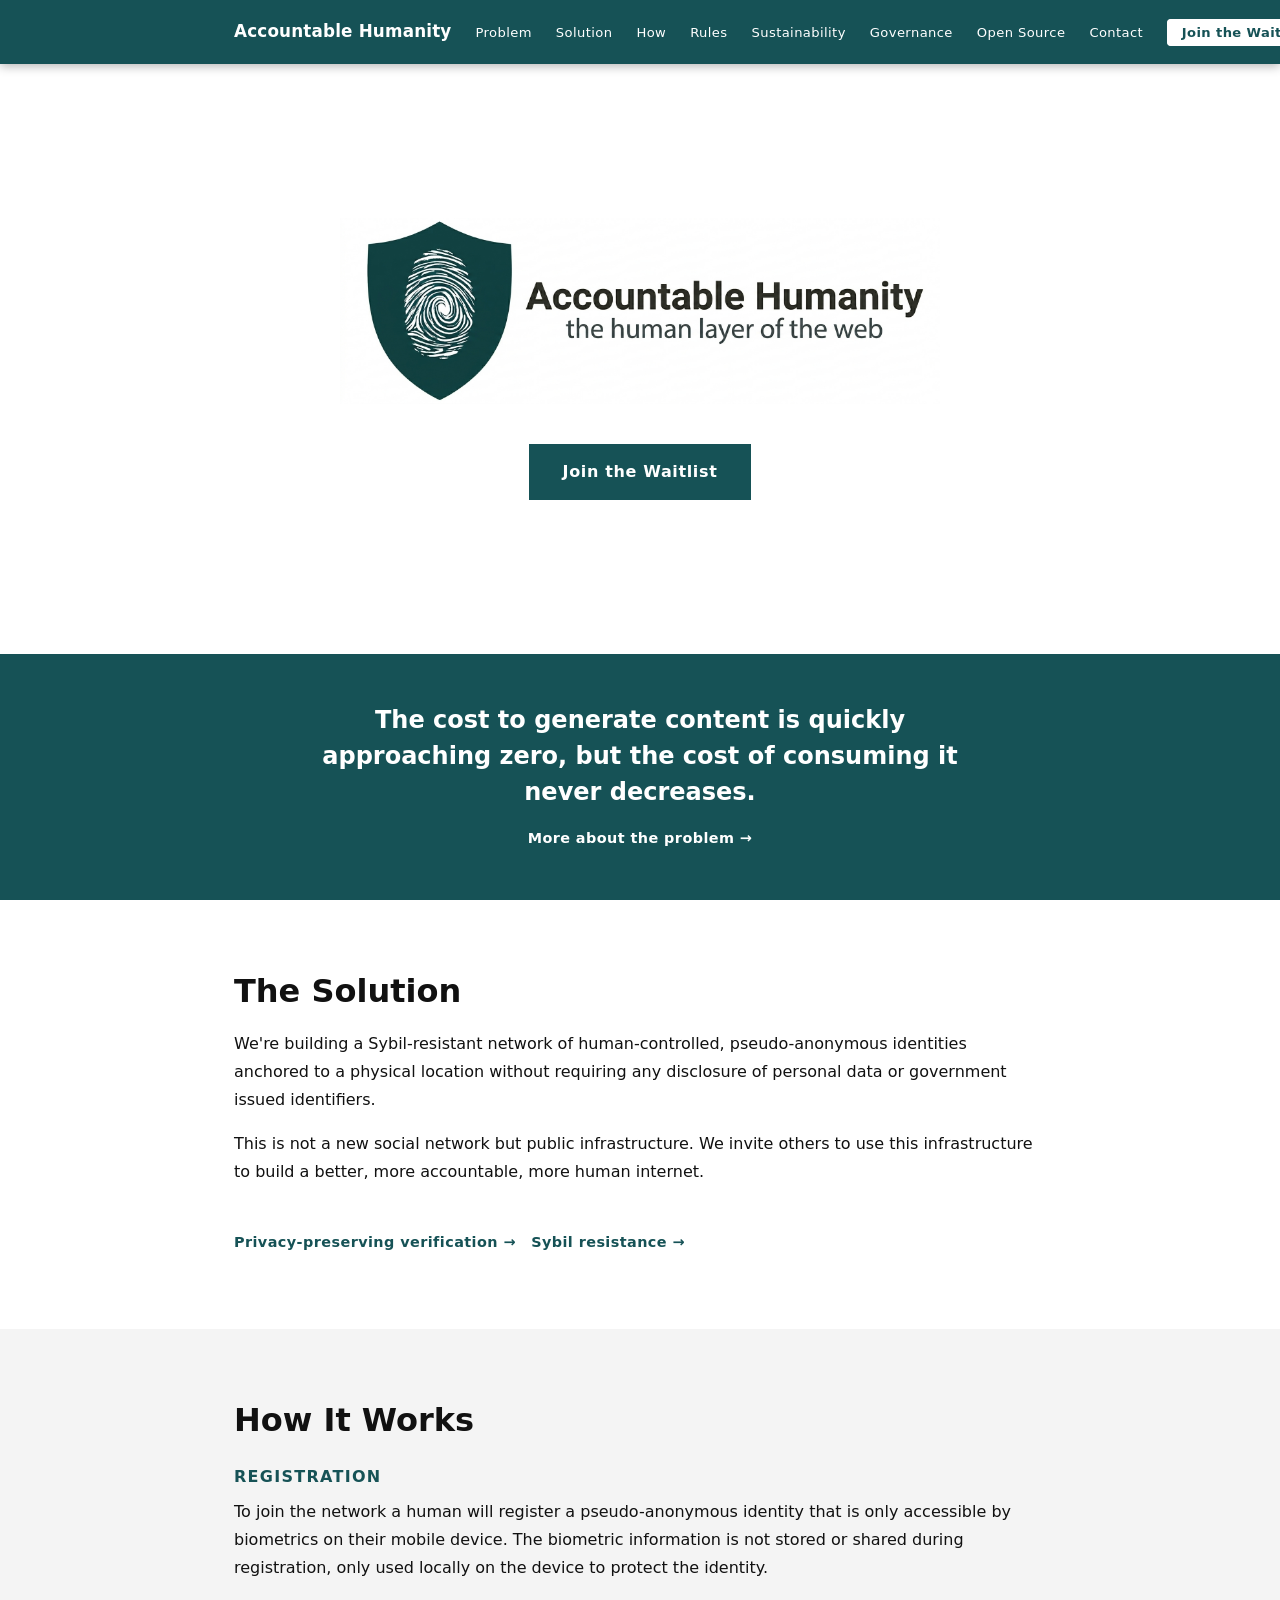
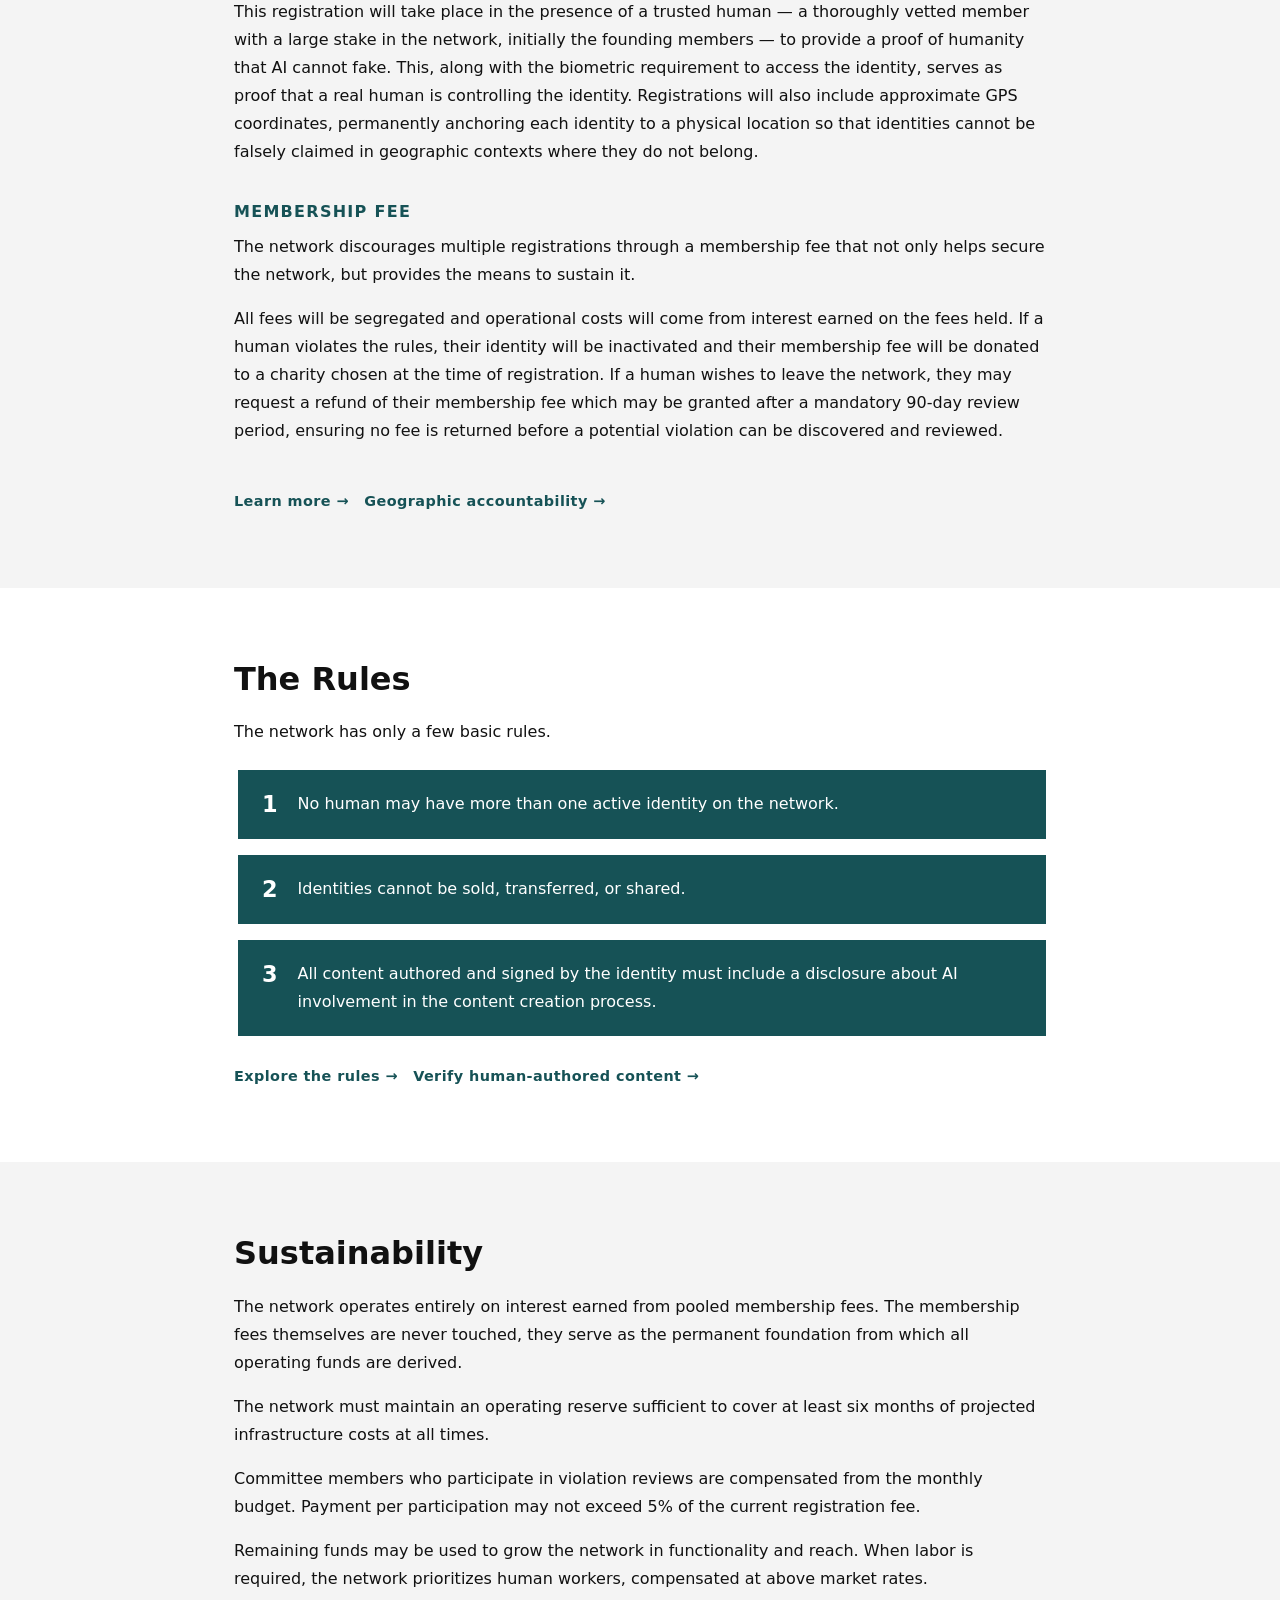
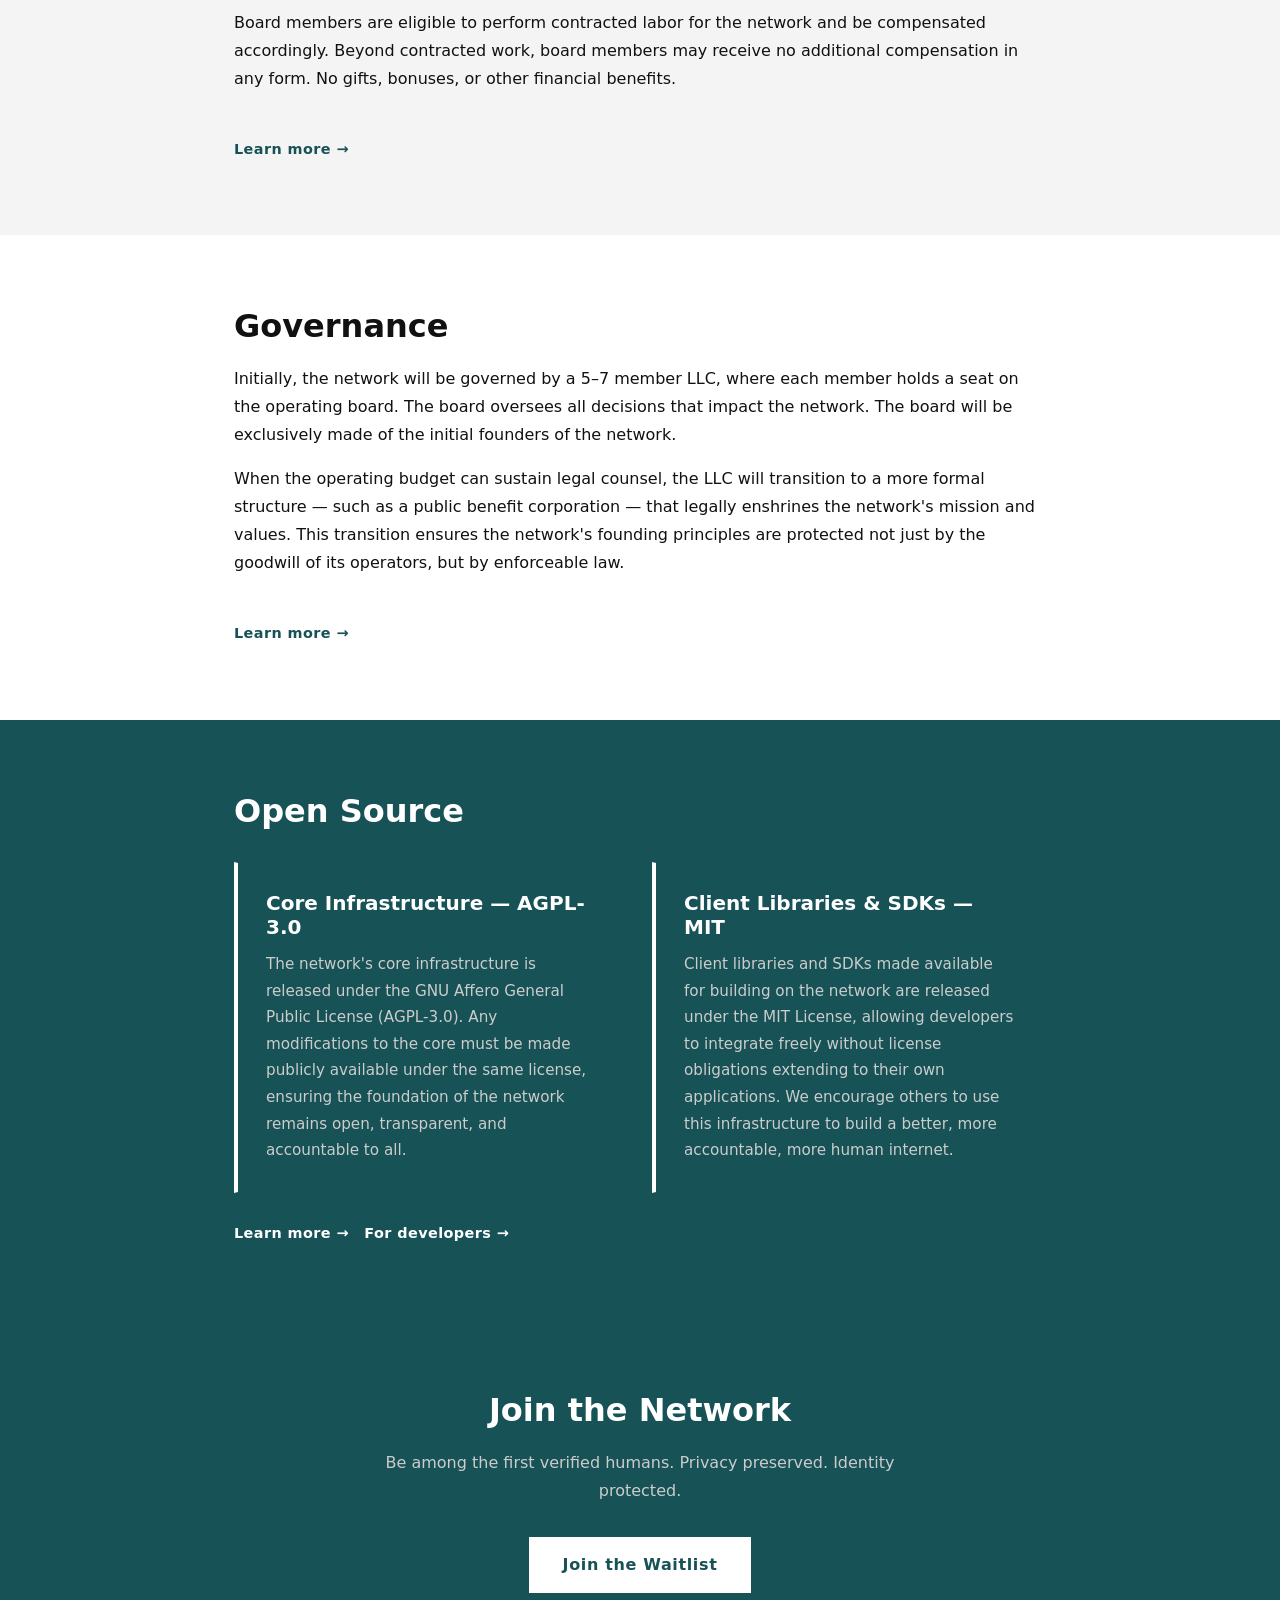
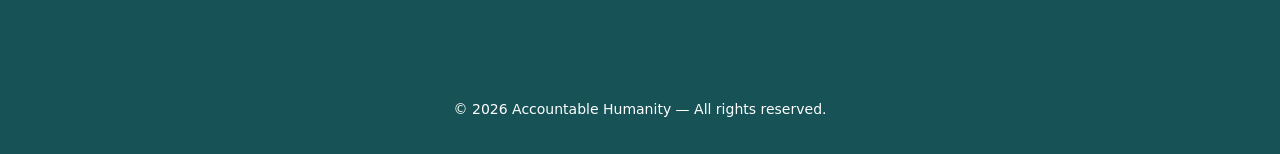
==== commit c996d978: "Using png logos." ====
--- a/index.html
+++ b/index.html
@@ -12,13 +12,13 @@
   <meta property="og:description" content="A network of verified humans who sign content with cryptographic proof. No personal data required. Join the waitlist today." />
   <meta property="og:url" content="https://www.accountablehumanity.com/" />
   <meta property="og:type" content="website" />
-  <meta property="og:image" content="https://www.accountablehumanity.com/images/logo.svg" />
+  <meta property="og:image" content="https://www.accountablehumanity.com/images/logo.png" />
 
   <!-- Twitter Card -->
   <meta name="twitter:card" content="summary_large_image" />
   <meta name="twitter:title" content="Prove You're Human, Preserve Your Privacy — Accountable Humanity" />
   <meta name="twitter:description" content="A Sybil-resistant network of human-controlled, pseudo-anonymous identities anchored to a physical location — no personal data or government IDs required." />
-  <meta name="twitter:image" content="https://www.accountablehumanity.com/images/logo.svg" />
+  <meta name="twitter:image" content="https://www.accountablehumanity.com/images/logo.png" />
 
   <!-- Structured Data -->
   <script type="application/ld+json">
@@ -29,7 +29,7 @@
         "@type": "Organization",
         "name": "Accountable Humanity",
         "url": "https://www.accountablehumanity.com",
-        "logo": "https://www.accountablehumanity.com/images/logo.svg",
+        "logo": "https://www.accountablehumanity.com/images/logo.png",
         "description": "A Sybil-resistant network of human-controlled, pseudo-anonymous identities anchored to a physical location."
       },
       {
@@ -41,9 +41,8 @@
   }
   </script>
 
-  <link rel="icon" href="/images/logo.svg" type="image/svg+xml" />
+  <link rel="icon" href="/images/logo.png" type="image/png" />
   <link rel="stylesheet" href="css/styles.css" />
-  <link rel="icon" type="image/svg+xml" href="images/logo.svg" />
   <!-- TODO: Add integrity (SRI) hash when Tally provides a versioned embed script URL -->
   <script async src="https://tally.so/widgets/embed.js" crossorigin="anonymous"></script>
 </head>
@@ -87,8 +86,7 @@
       <section id="hero" class="hero">
         <div class="container">
           <h1 class="sr-only">Human Identity Verification Network &mdash; Accountable Humanity</h1>
-          <img src="images/logo.svg" alt="Accountable Humanity" class="hero-logo" width="600" height="120" />
-          <p class="hero-sub" style="font-size: 1.1rem; color: var(--color-card-muted); margin: 1rem 0 2rem; max-width: 500px;">A network of verified humans. Cryptographic proof. No personal data required.</p>
+          <img src="images/logo.png" alt="Accountable Humanity" class="hero-logo" width="600" height="120" />
           <a href="https://tally.so/r/Zjddr5" class="btn btn--waitlist" data-tally-open="Zjddr5" data-tally-emoji-text="👋" data-tally-emoji-animation="wave">Join the Waitlist</a>
         </div>
       </section>
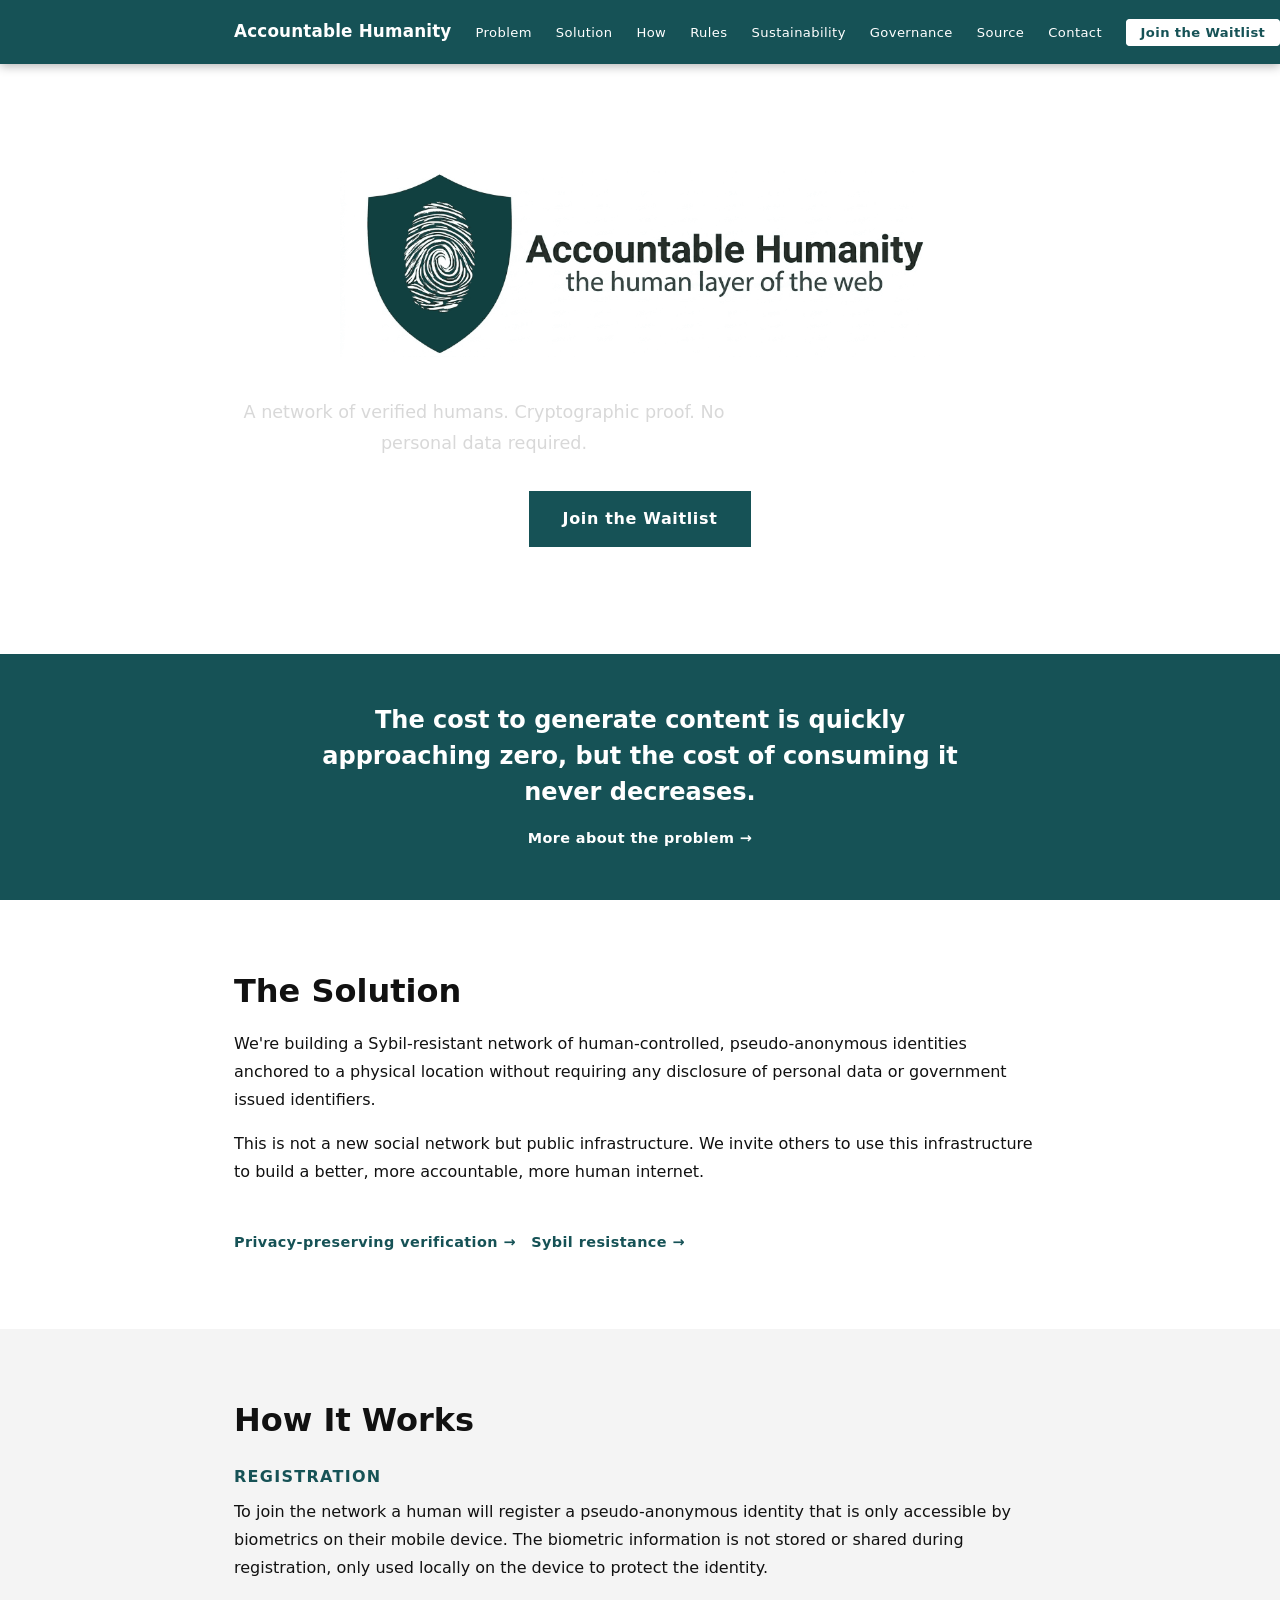
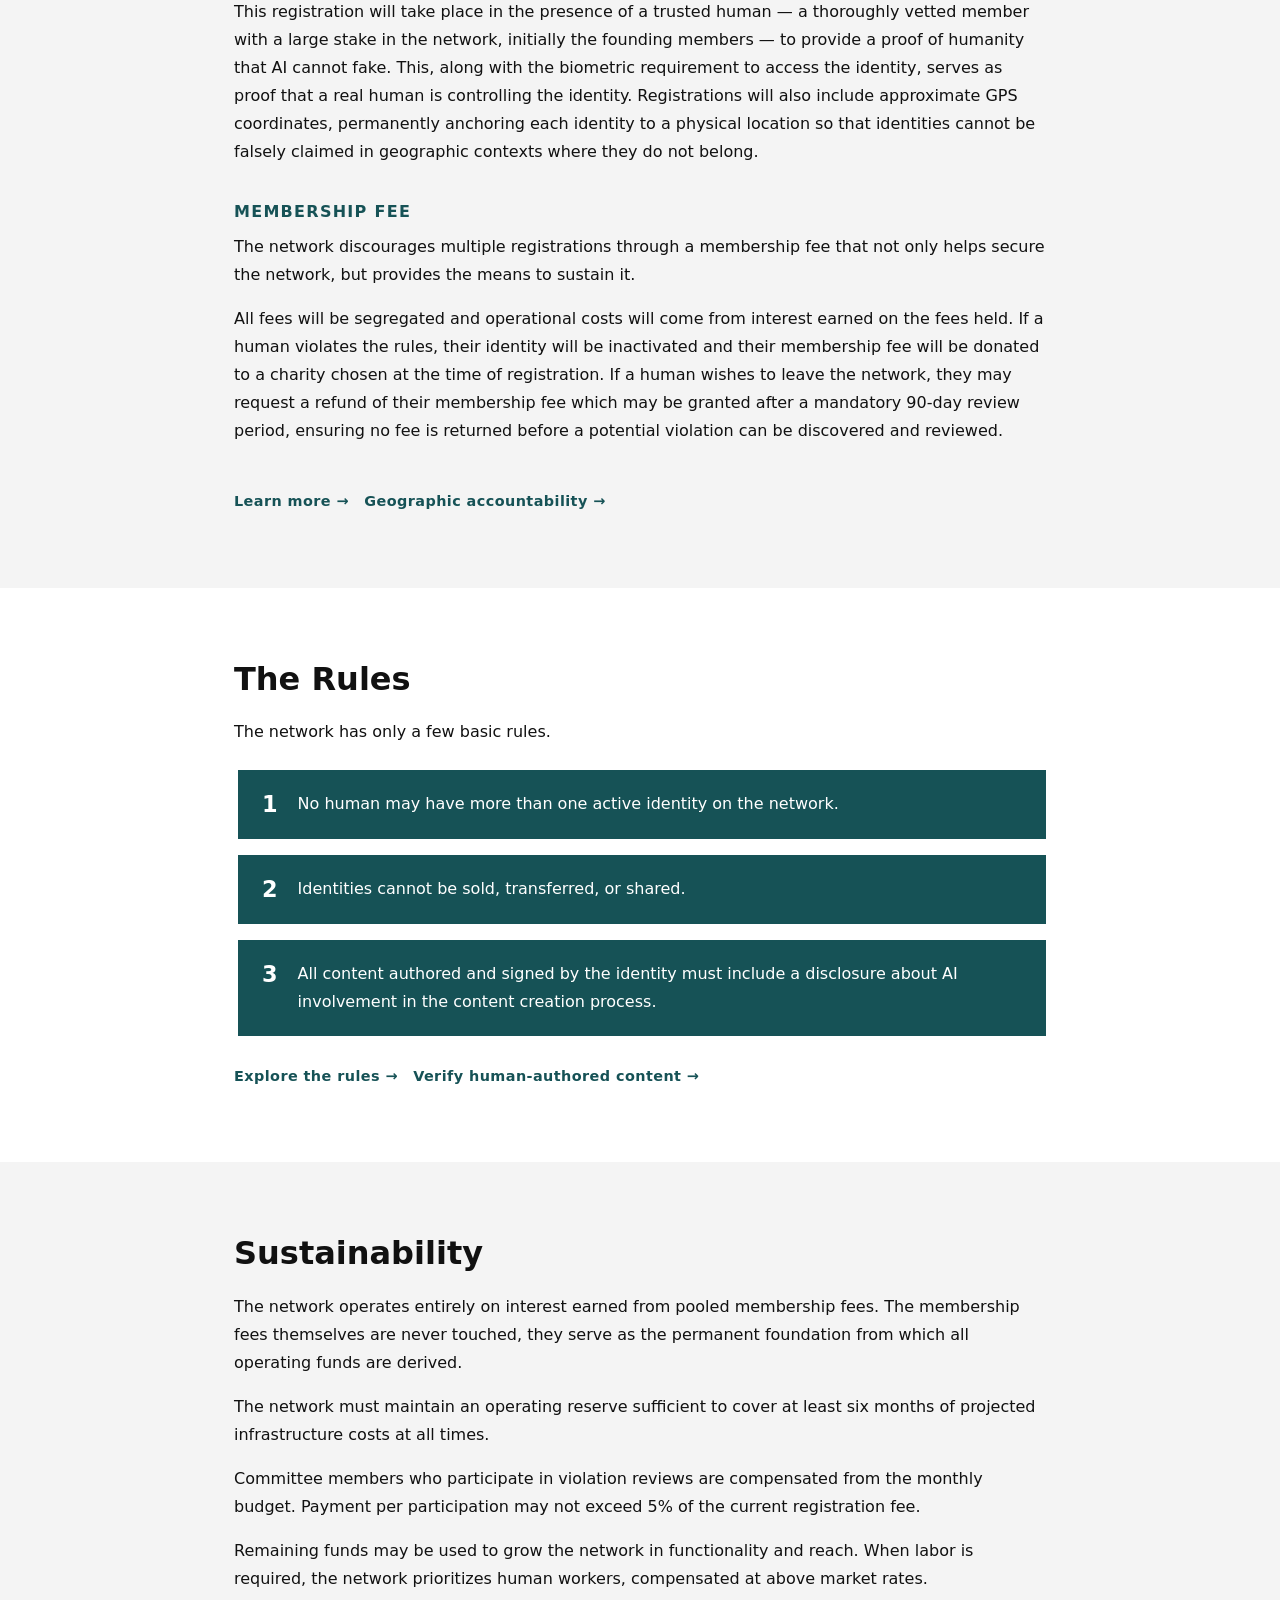
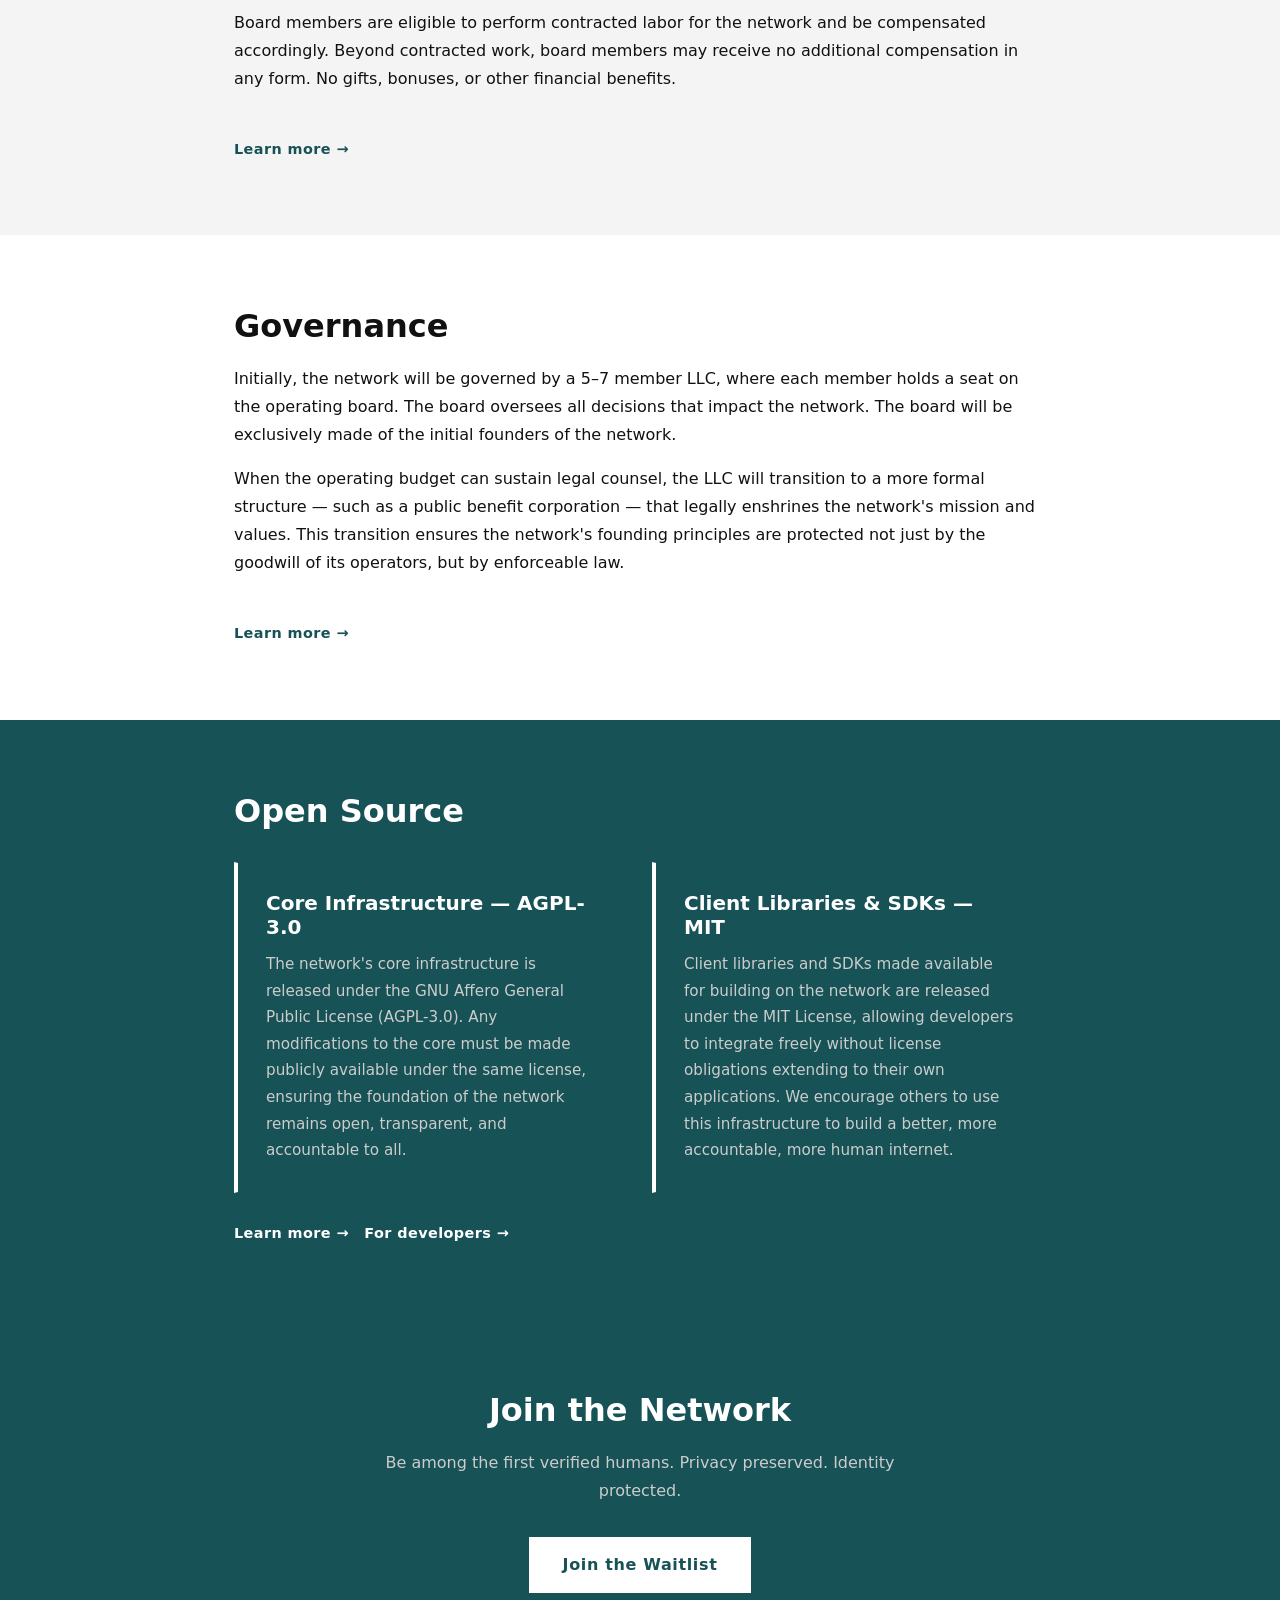
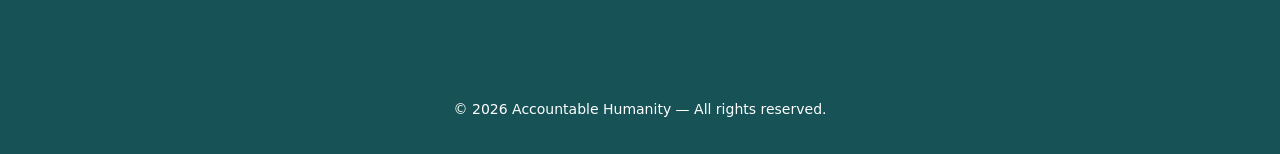
==== commit 6001c2cd: "WIP" ====
--- a/index.html
+++ b/index.html
@@ -3,6 +3,7 @@
 <head>
   <meta charset="UTF-8" />
   <meta name="viewport" content="width=device-width, initial-scale=1.0" />
+  <meta name="theme-color" content="#165256" />
   <title>Human Verification Network &mdash; Accountable Humanity</title>
   <meta name="description" content="A network of verified humans who sign content with cryptographic proof. No personal data required. Join the waitlist today." />
   <link rel="canonical" href="https://www.accountablehumanity.com/" />
@@ -70,7 +71,7 @@
         <li><a href="#rules"          class="nav-link">Rules</a></li>
         <li><a href="#sustainability" class="nav-link">Sustainability</a></li>
         <li><a href="#governance"     class="nav-link">Governance</a></li>
-        <li><a href="#open-source"    class="nav-link">Open Source</a></li>
+        <li><a href="#open-source"    class="nav-link">Source</a></li>
         <li><a href="https://tally.so/r/ZjdMXo" class="nav-link" data-tally-open="ZjdMXo" data-tally-emoji-text="👋" data-tally-emoji-animation="wave">Contact</a></li>
         <li><a href="https://tally.so/r/Zjddr5" class="nav-link nav-link--cta" data-tally-open="Zjddr5" data-tally-emoji-text="👋" data-tally-emoji-animation="wave">Join the Waitlist</a></li>
       </ul>
@@ -87,6 +88,7 @@
         <div class="container">
           <h1 class="sr-only">Human Identity Verification Network &mdash; Accountable Humanity</h1>
           <img src="images/logo.png" alt="Accountable Humanity" class="hero-logo" width="600" height="120" />
+          <p class="hero-sub" style="font-size: 1.1rem; color: var(--color-card-muted); margin: 1rem 0 2rem; max-width: 500px;">A network of verified humans. Cryptographic proof. No personal data required.</p>
           <a href="https://tally.so/r/Zjddr5" class="btn btn--waitlist" data-tally-open="Zjddr5" data-tally-emoji-text="👋" data-tally-emoji-animation="wave">Join the Waitlist</a>
         </div>
       </section>
--- a/css/styles.css
+++ b/css/styles.css
@@ -526,6 +526,17 @@
 /* Spacing helper — small top margin for inline learn-more links */
 .mt-sm {
   margin-top: 1rem;
+}
+
+/* ============================================================
+   AI Disclosure
+   ============================================================ */
+.ai-disclosure {
+  font-size: 0.85rem;
+  color: var(--color-text-muted);
+  border-top: 1px solid #e0e0e0;
+  padding-top: 0.75rem;
+  margin-bottom: 2rem;
 }
 
 /* ============================================================
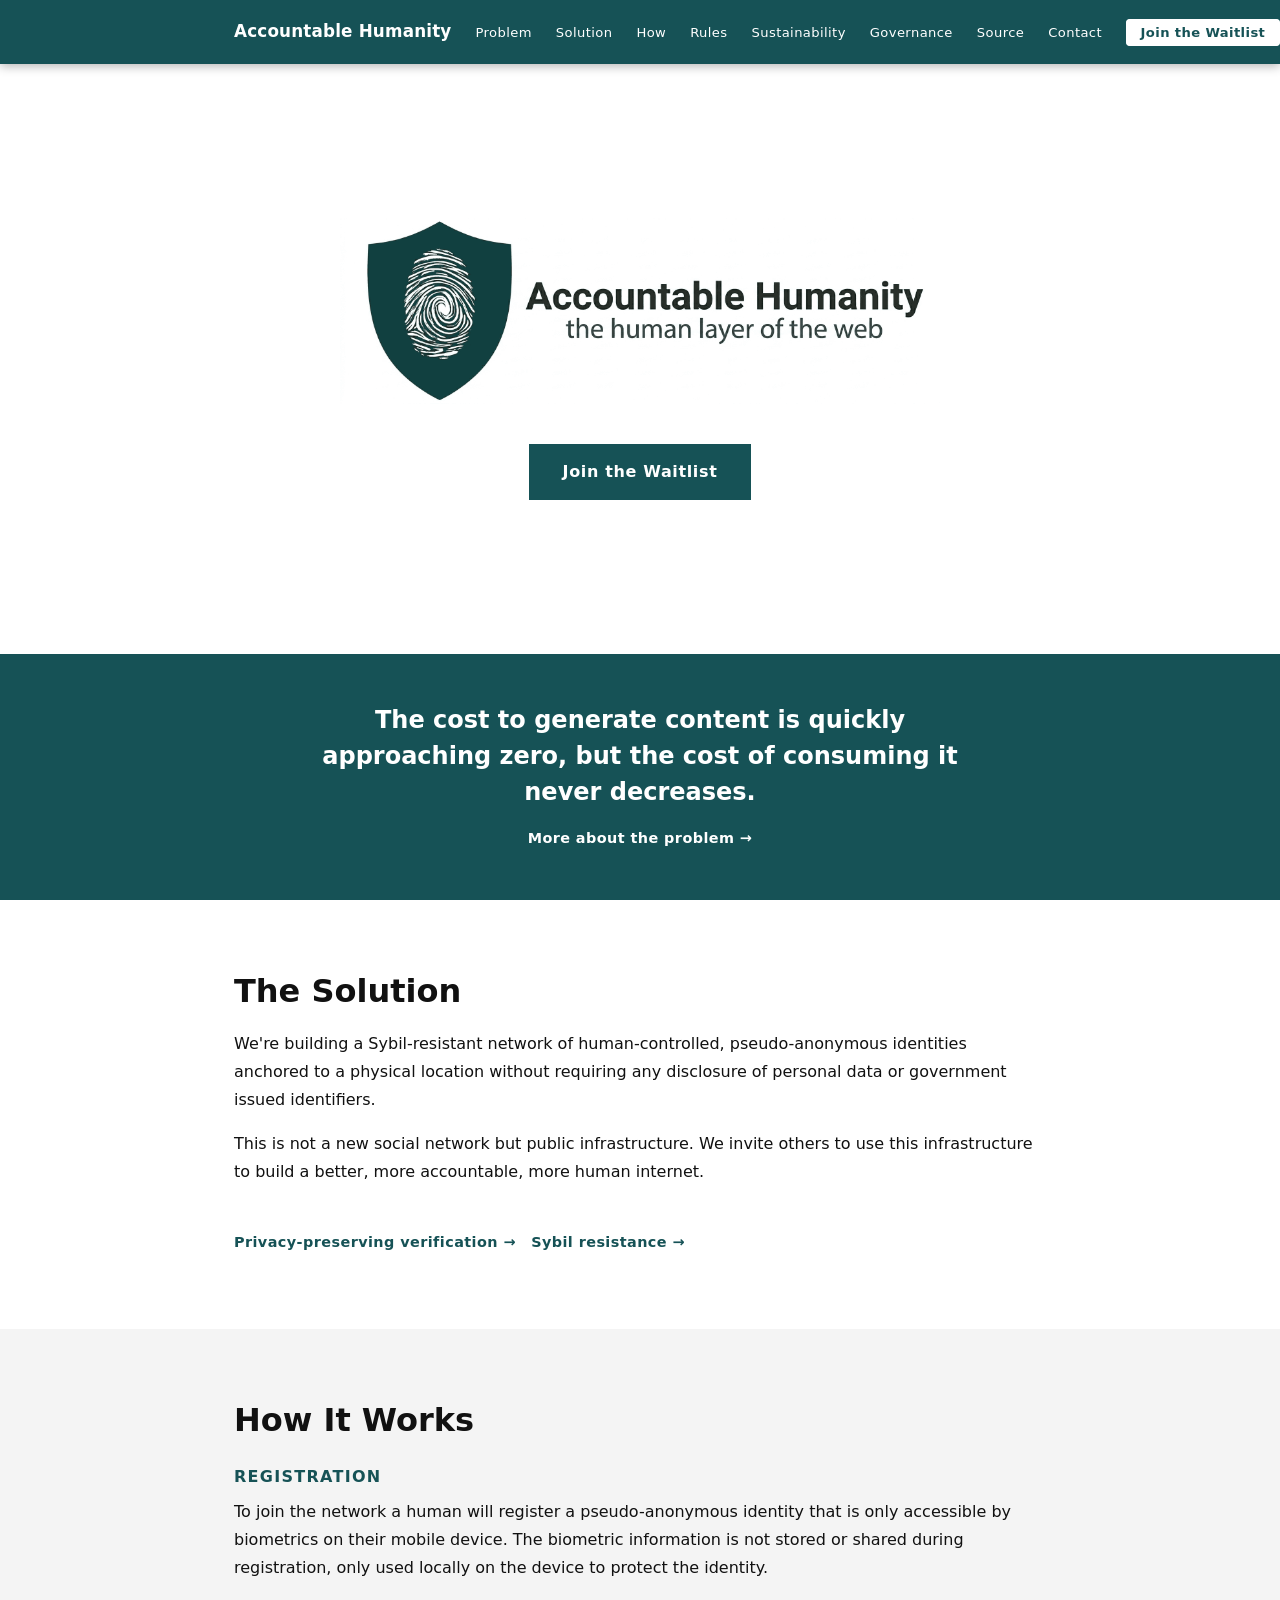
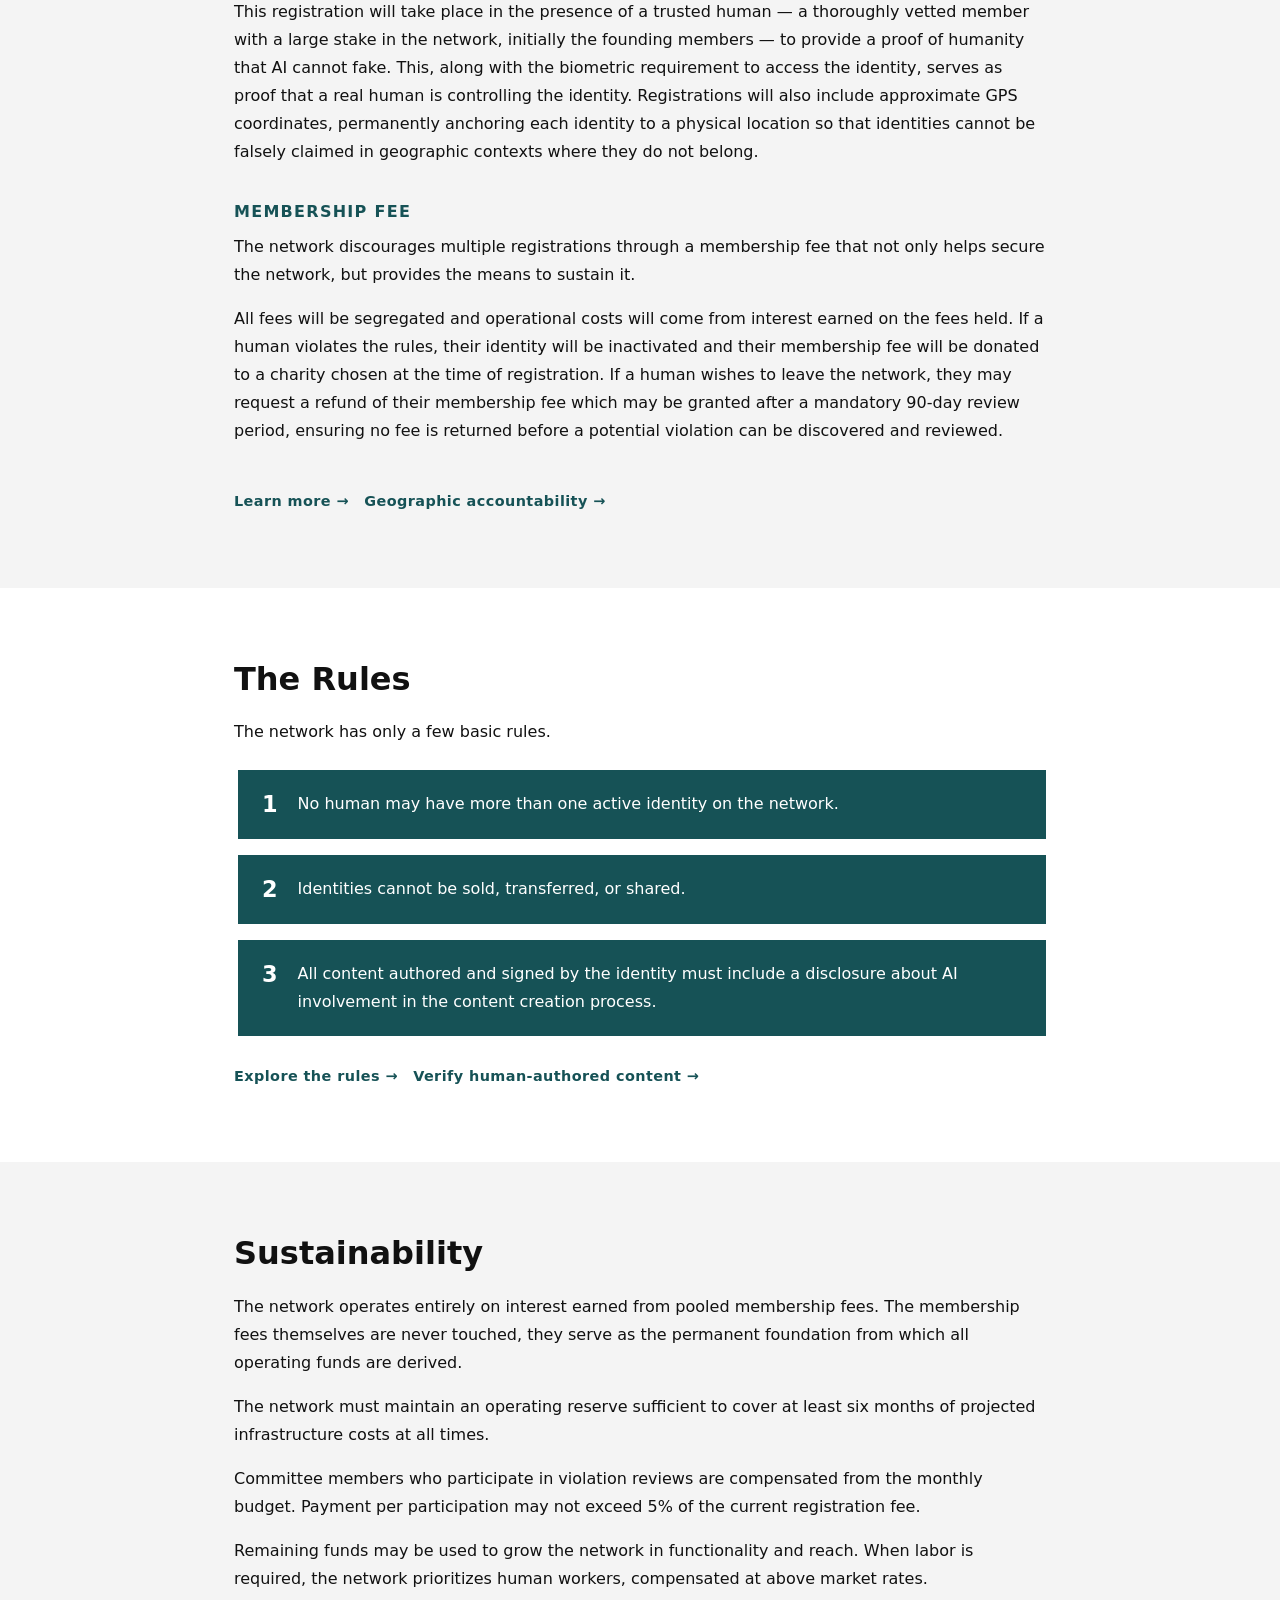
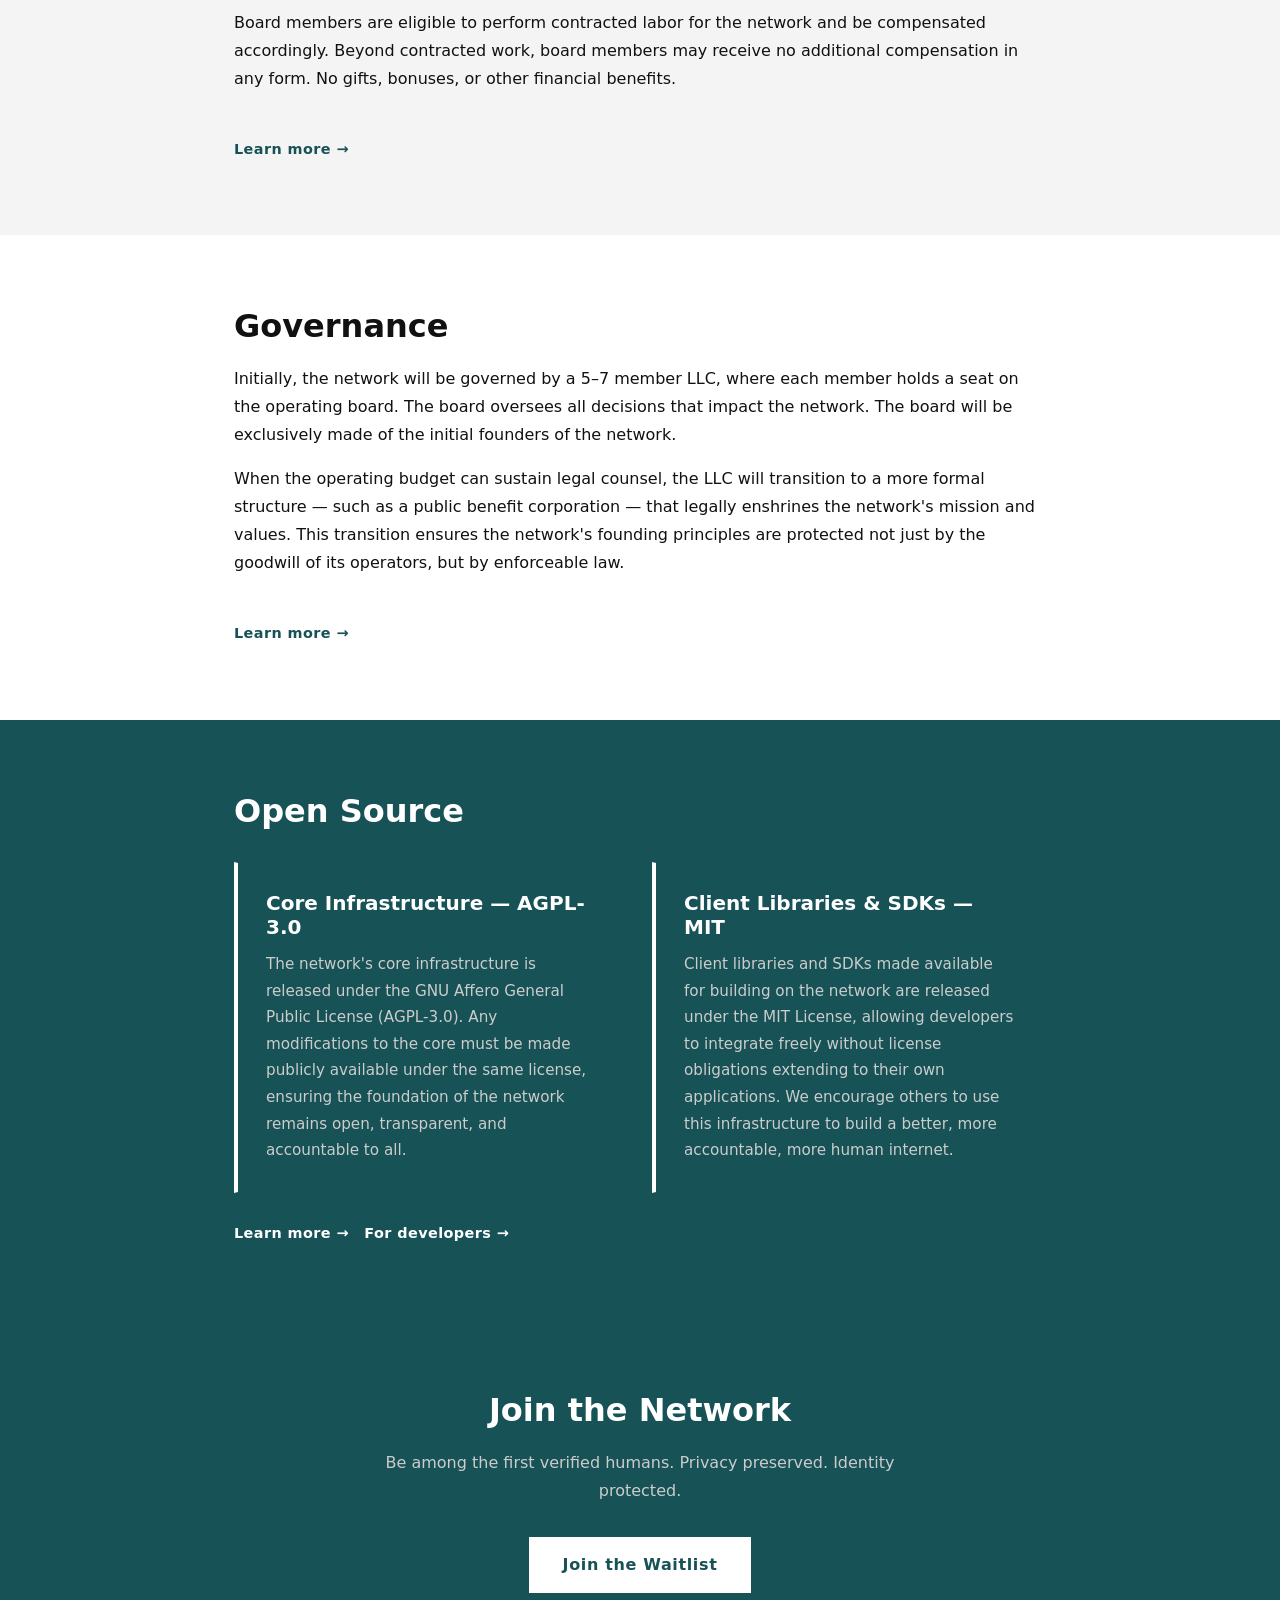
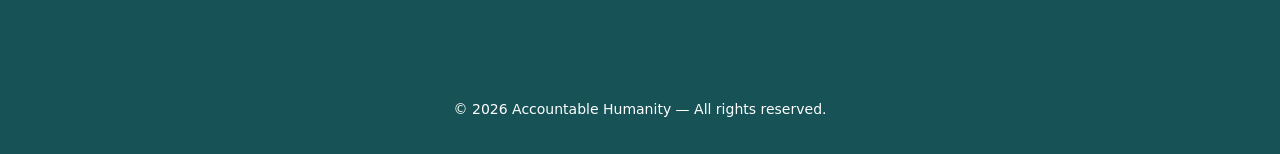
==== commit aa163951: "Fixing landing page." ====
--- a/index.html
+++ b/index.html
@@ -88,7 +88,6 @@
         <div class="container">
           <h1 class="sr-only">Human Identity Verification Network &mdash; Accountable Humanity</h1>
           <img src="images/logo.png" alt="Accountable Humanity" class="hero-logo" width="600" height="120" />
-          <p class="hero-sub" style="font-size: 1.1rem; color: var(--color-card-muted); margin: 1rem 0 2rem; max-width: 500px;">A network of verified humans. Cryptographic proof. No personal data required.</p>
           <a href="https://tally.so/r/Zjddr5" class="btn btn--waitlist" data-tally-open="Zjddr5" data-tally-emoji-text="👋" data-tally-emoji-animation="wave">Join the Waitlist</a>
         </div>
       </section>
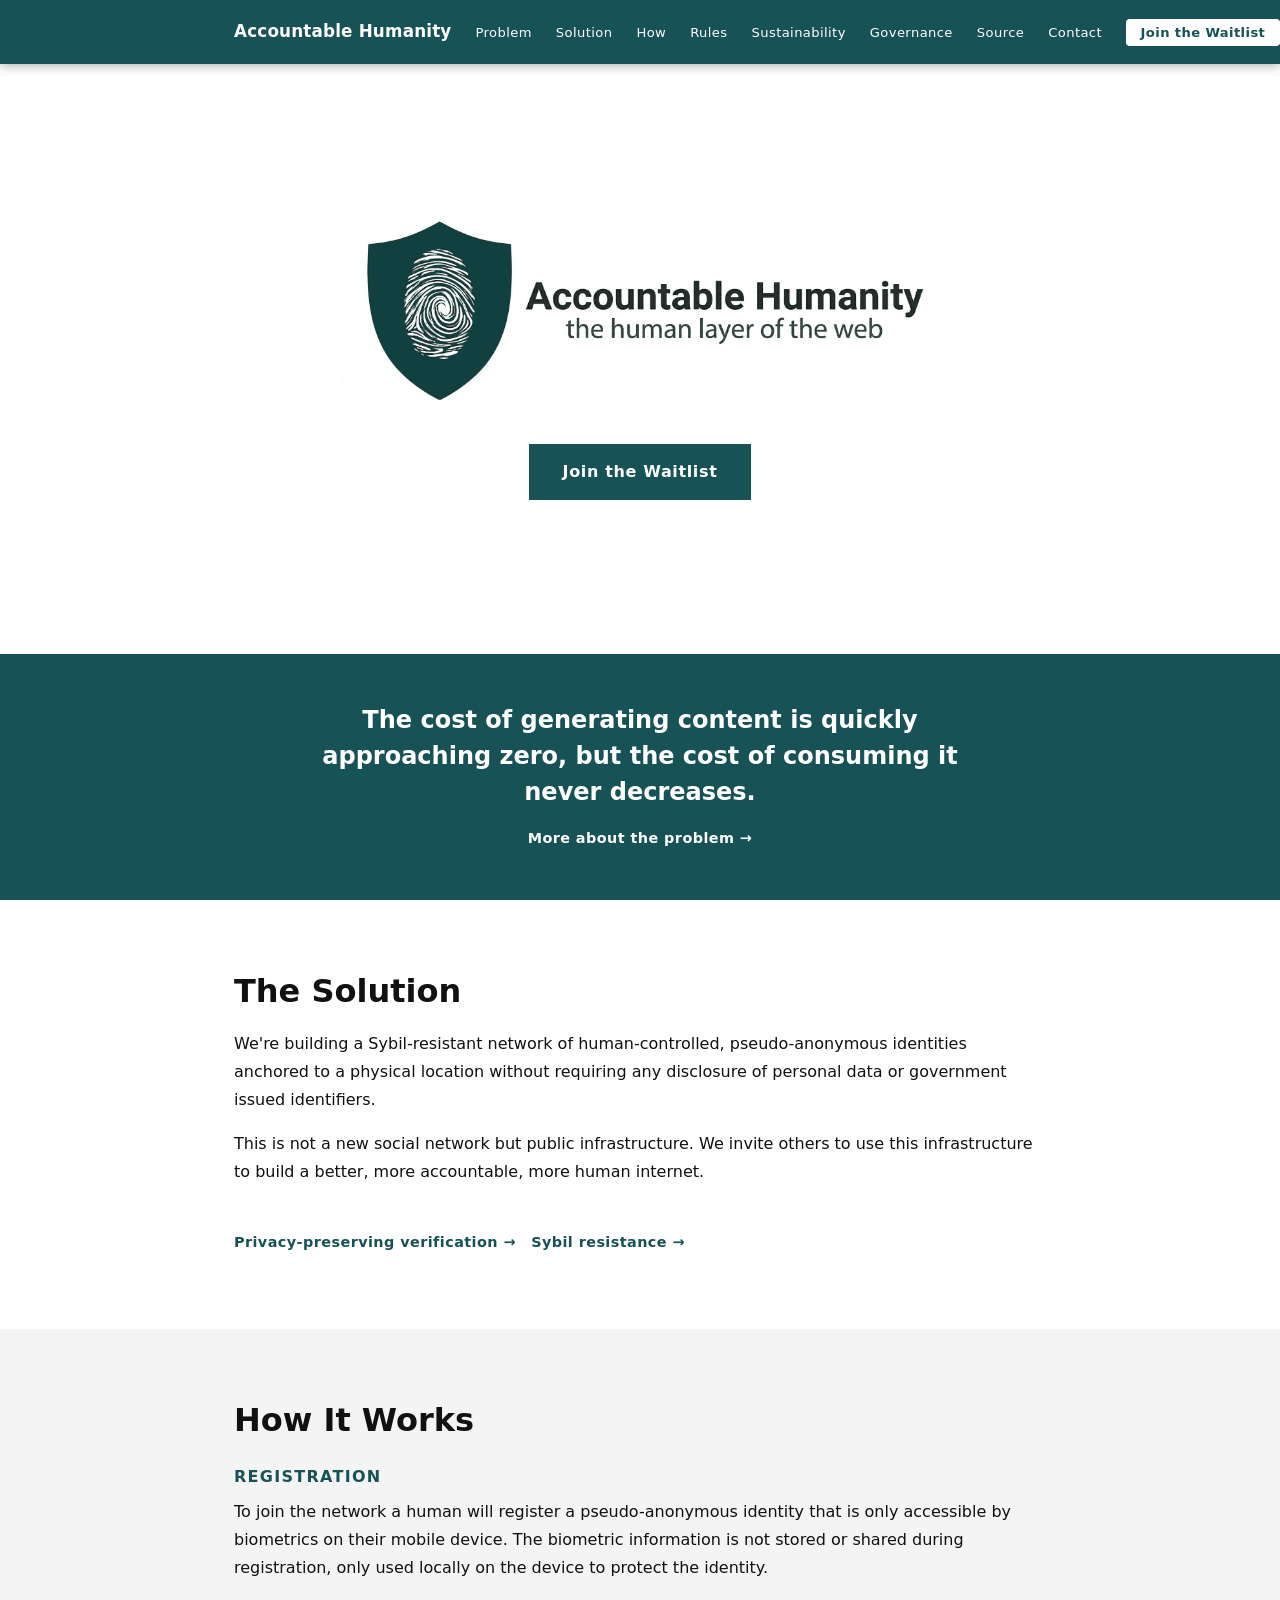
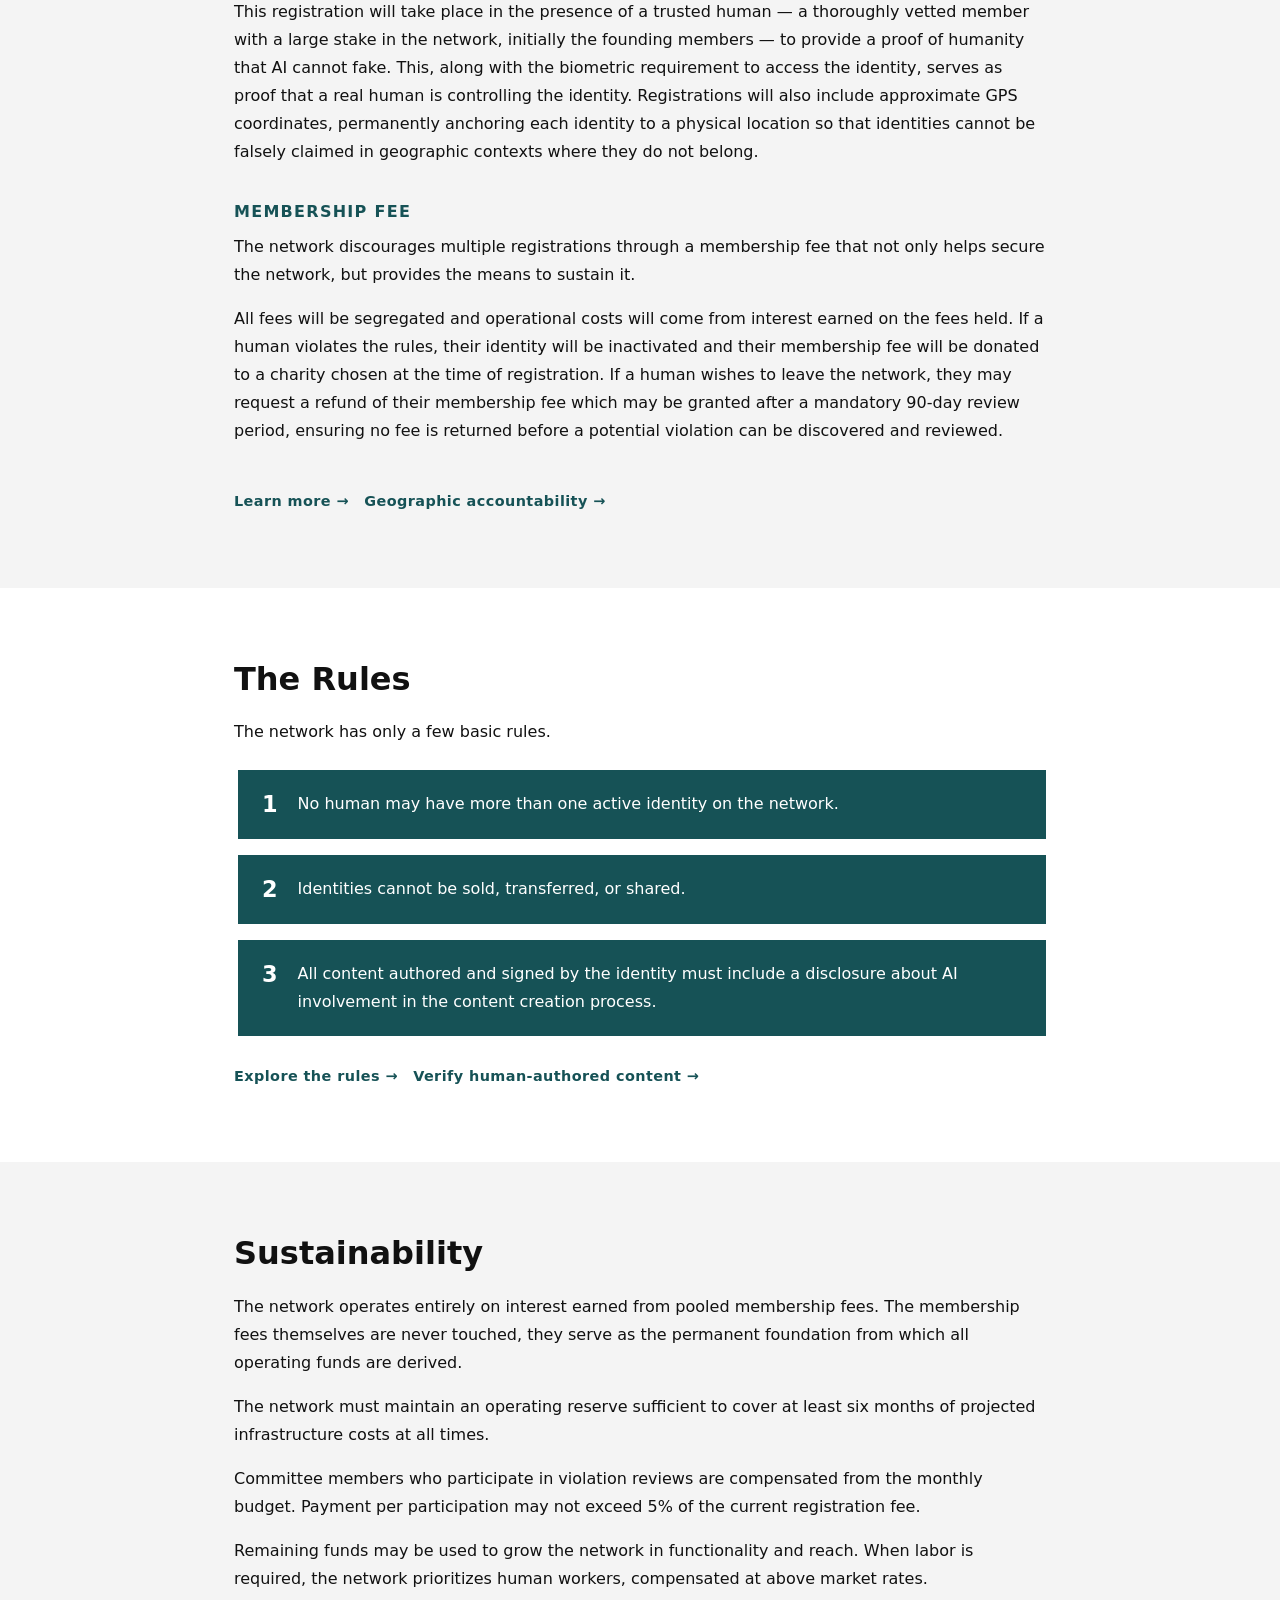
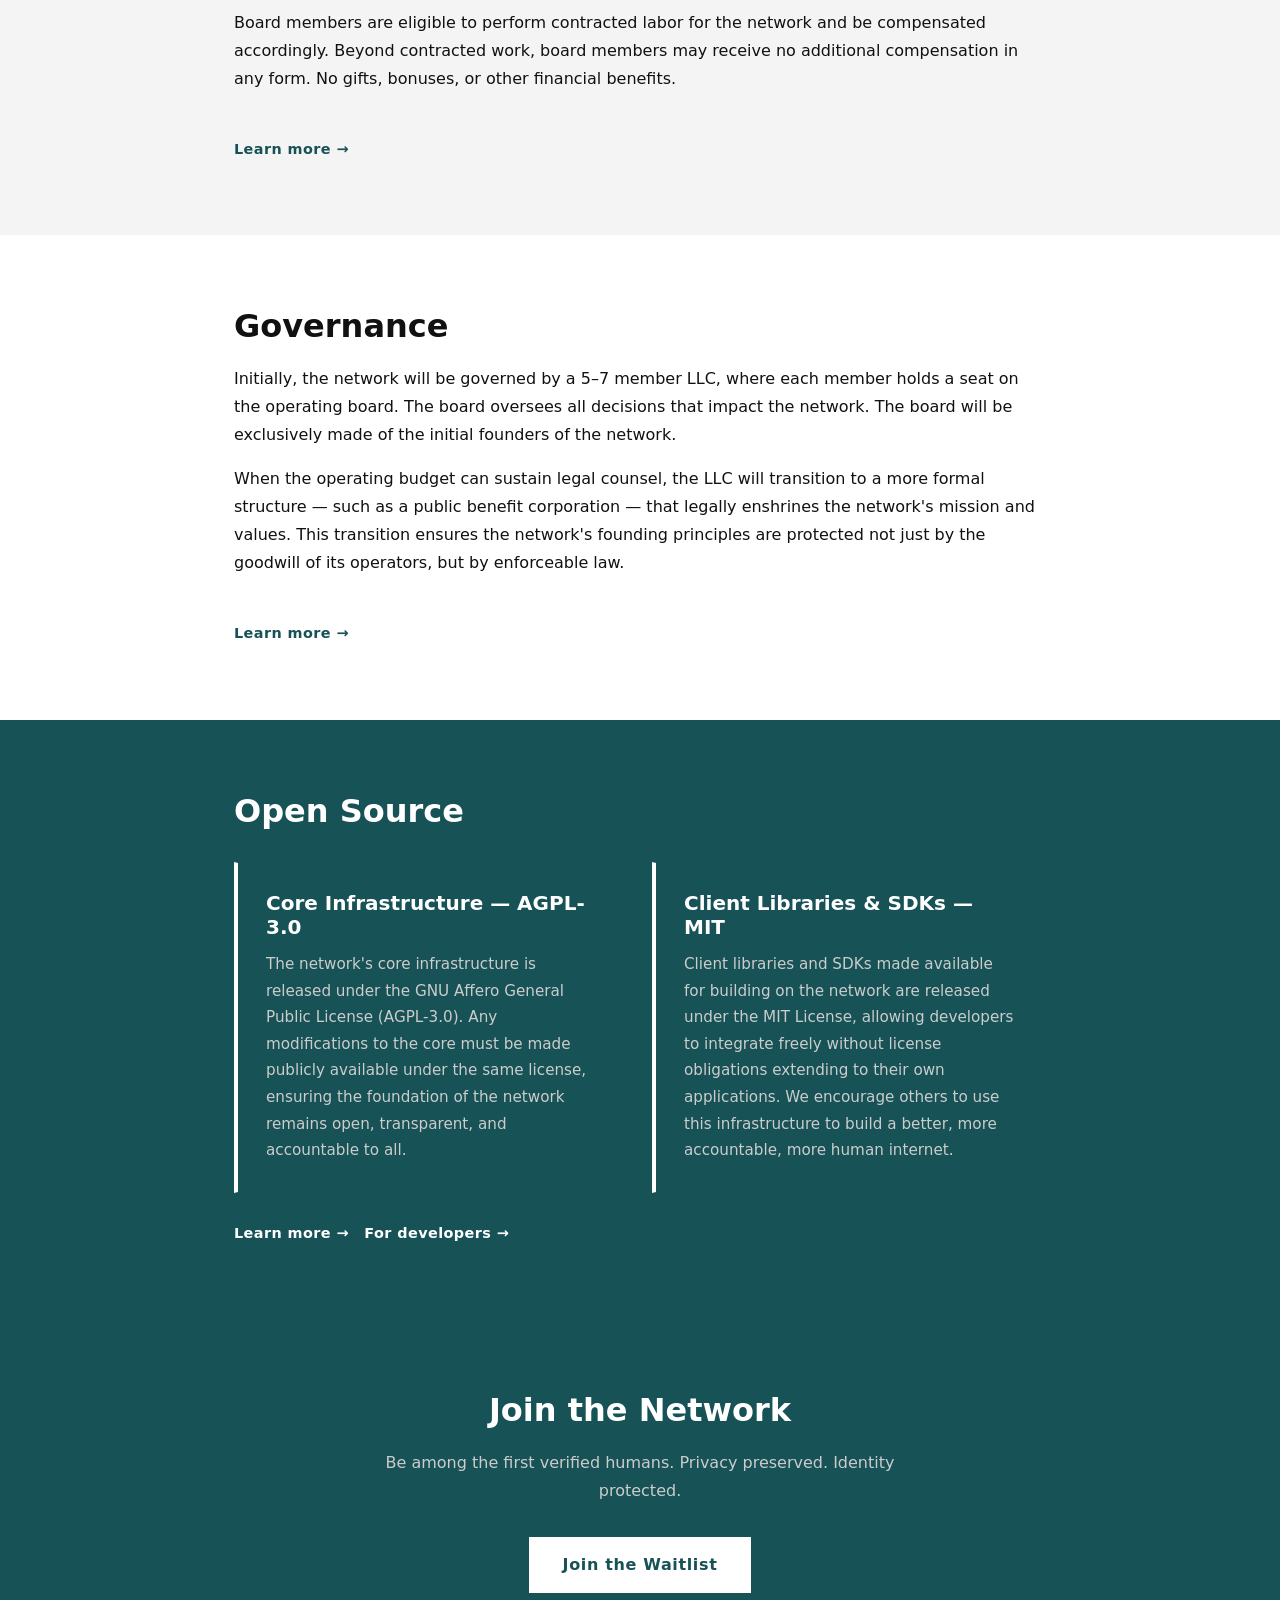
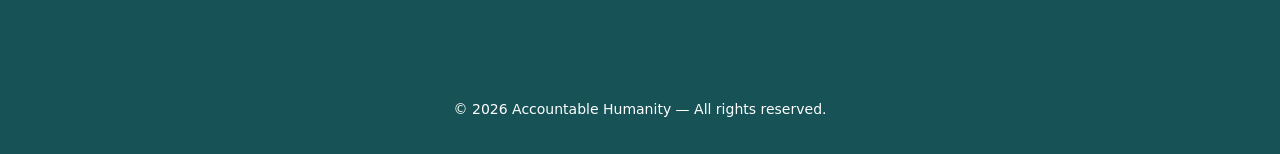
==== commit 82b920d0: "Making sentence clearer." ====
--- a/index.html
+++ b/index.html
@@ -95,7 +95,7 @@
       <!-- ── The Problem ── -->
       <section id="problem" class="section section--problem">
         <div class="container">
-          <p class="problem-statement">The cost to generate content is quickly approaching zero, but the cost of consuming it never decreases.</p>
+          <p class="problem-statement">The cost of generating content is quickly approaching zero, but the cost of consuming it never decreases.</p>
           <a href="bot-free-internet/" class="learn-more learn-more--light mt-sm">More about the problem &rarr;</a>
         </div>
       </section>
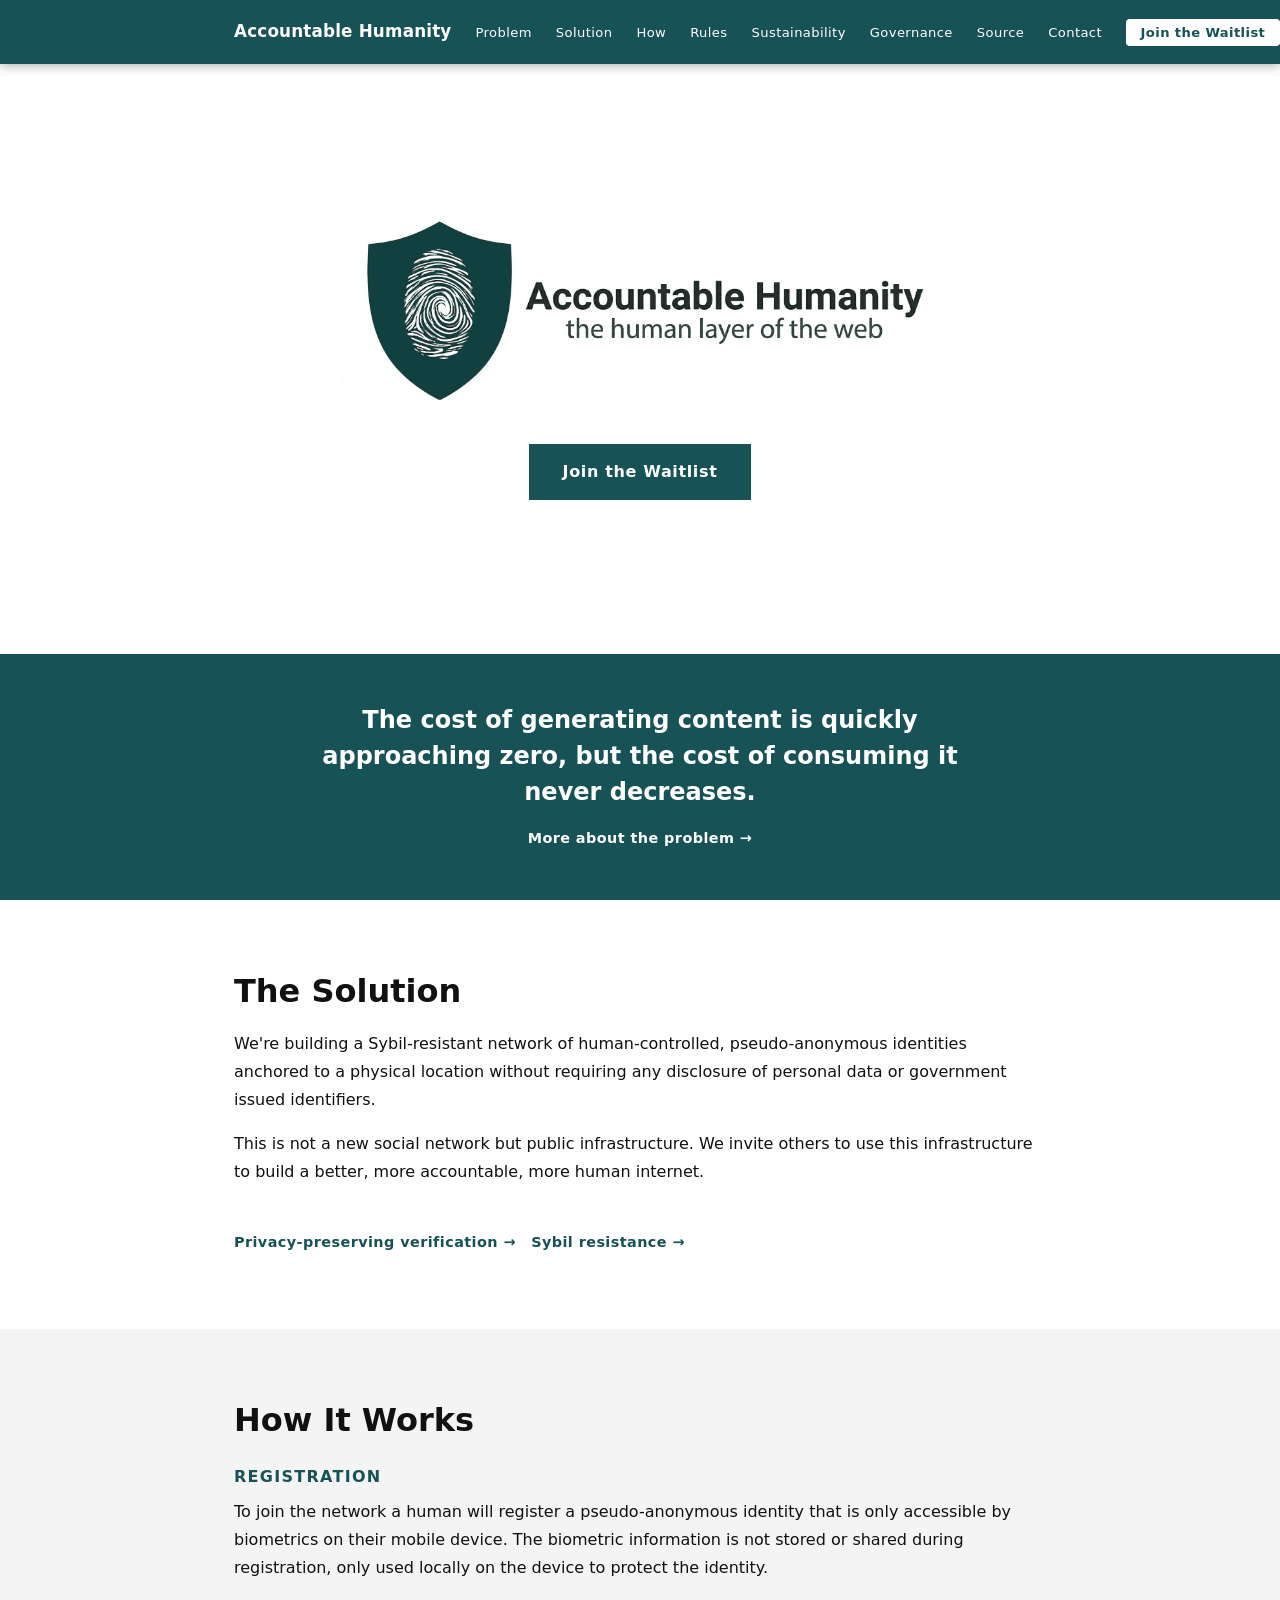
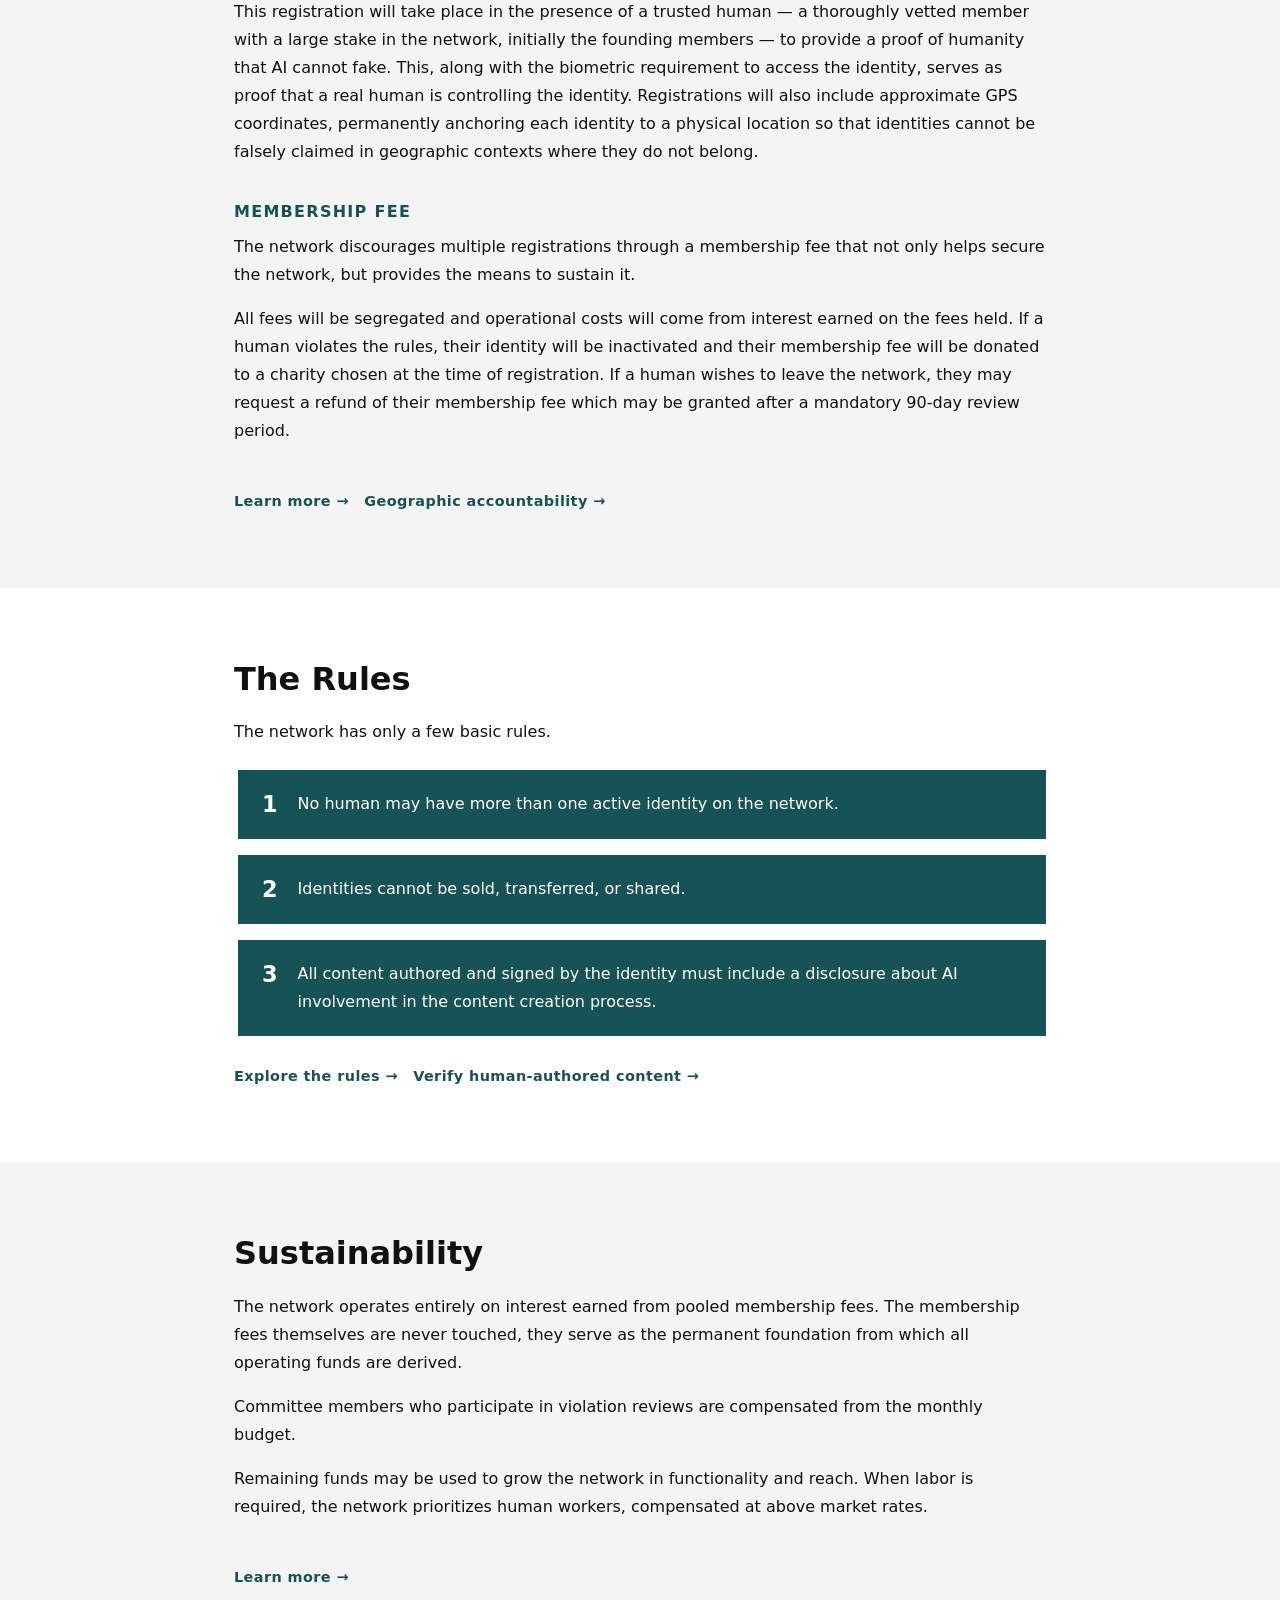
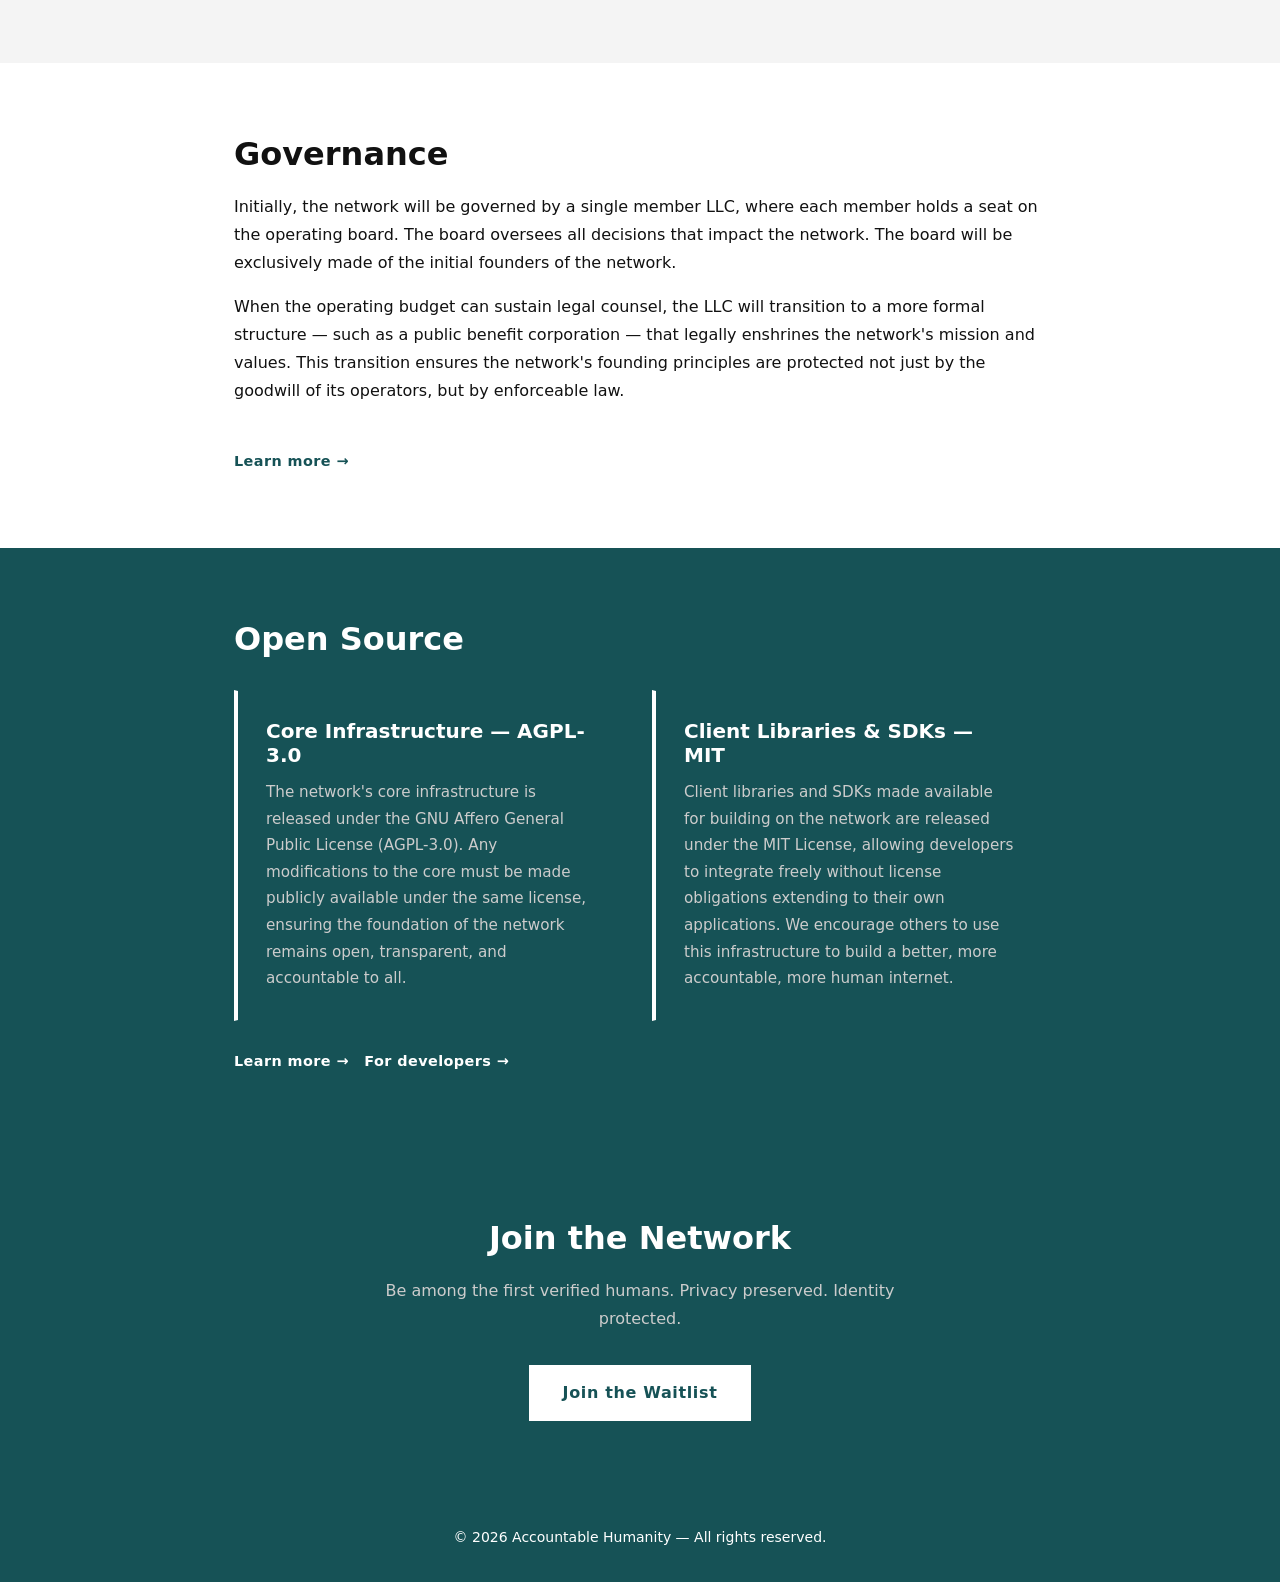
==== commit 4873f01b: "Content updates." ====
--- a/index.html
+++ b/index.html
@@ -123,7 +123,7 @@
 
         <h3 class="subsection-title">Membership Fee</h3>
         <p>The network discourages multiple registrations through a membership fee that not only helps secure the network, but provides the means to sustain it.</p>
-        <p>All fees will be segregated and operational costs will come from interest earned on the fees held. If a human violates the rules, their identity will be inactivated and their membership fee will be donated to a charity chosen at the time of registration. If a human wishes to leave the network, they may request a refund of their membership fee which may be granted after a mandatory 90-day review period, ensuring no fee is returned before a potential violation can be discovered and reviewed.</p>
+        <p>All fees will be segregated and operational costs will come from interest earned on the fees held. If a human violates the rules, their identity will be inactivated and their membership fee will be donated to a charity chosen at the time of registration. If a human wishes to leave the network, they may request a refund of their membership fee which may be granted after a mandatory 90-day review period.</p>
         <a href="how-it-works/" class="learn-more">Learn more &rarr;</a> &nbsp; <a href="geographic-accountability/" class="learn-more">Geographic accountability &rarr;</a>
       </div>
     </section>
@@ -147,10 +147,8 @@
       <div class="container">
         <h2>Sustainability</h2>
         <p>The network operates entirely on interest earned from pooled membership fees. The membership fees themselves are never touched, they serve as the permanent foundation from which all operating funds are derived.</p>
-        <p>The network must maintain an operating reserve sufficient to cover at least six months of projected infrastructure costs at all times.</p>
-        <p>Committee members who participate in violation reviews are compensated from the monthly budget. Payment per participation may not exceed 5% of the current registration fee.</p>
+        <p>Committee members who participate in violation reviews are compensated from the monthly budget.</p>
         <p>Remaining funds may be used to grow the network in functionality and reach. When labor is required, the network prioritizes human workers, compensated at above market rates.</p>
-        <p>Board members are eligible to perform contracted labor for the network and be compensated accordingly. Beyond contracted work, board members may receive no additional compensation in any form. No gifts, bonuses, or other financial benefits.</p>
         <a href="sustainability/" class="learn-more">Learn more &rarr;</a>
       </div>
     </section>
@@ -159,7 +157,7 @@
     <section id="governance" class="section">
       <div class="container">
         <h2>Governance</h2>
-        <p>Initially, the network will be governed by a 5–7 member LLC, where each member holds a seat on the operating board. The board oversees all decisions that impact the network. The board will be exclusively made of the initial founders of the network.</p>
+        <p>Initially, the network will be governed by a single member LLC, where each member holds a seat on the operating board. The board oversees all decisions that impact the network. The board will be exclusively made of the initial founders of the network.</p>
         <p>When the operating budget can sustain legal counsel, the LLC will transition to a more formal structure — such as a public benefit corporation — that legally enshrines the network's mission and values. This transition ensures the network's founding principles are protected not just by the goodwill of its operators, but by enforceable law.</p>
         <a href="governance/" class="learn-more">Learn more &rarr;</a>
       </div>
